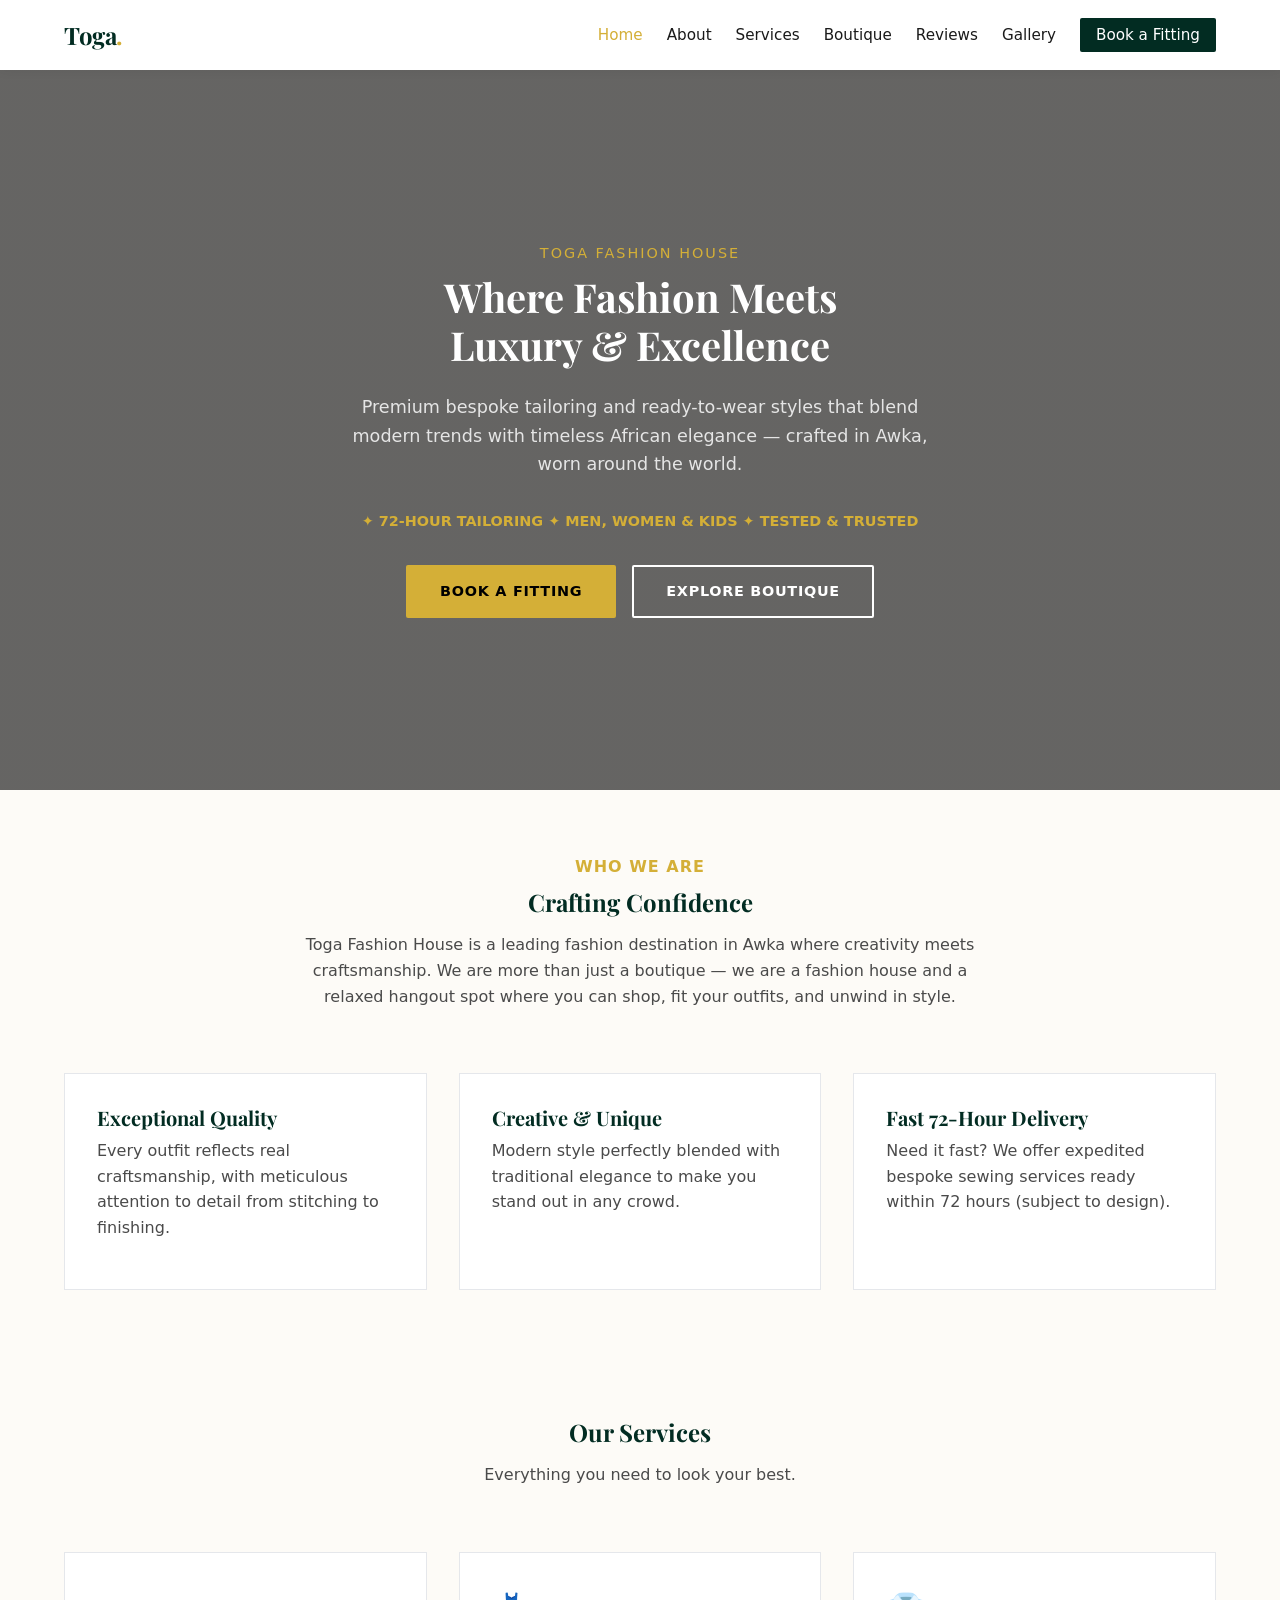
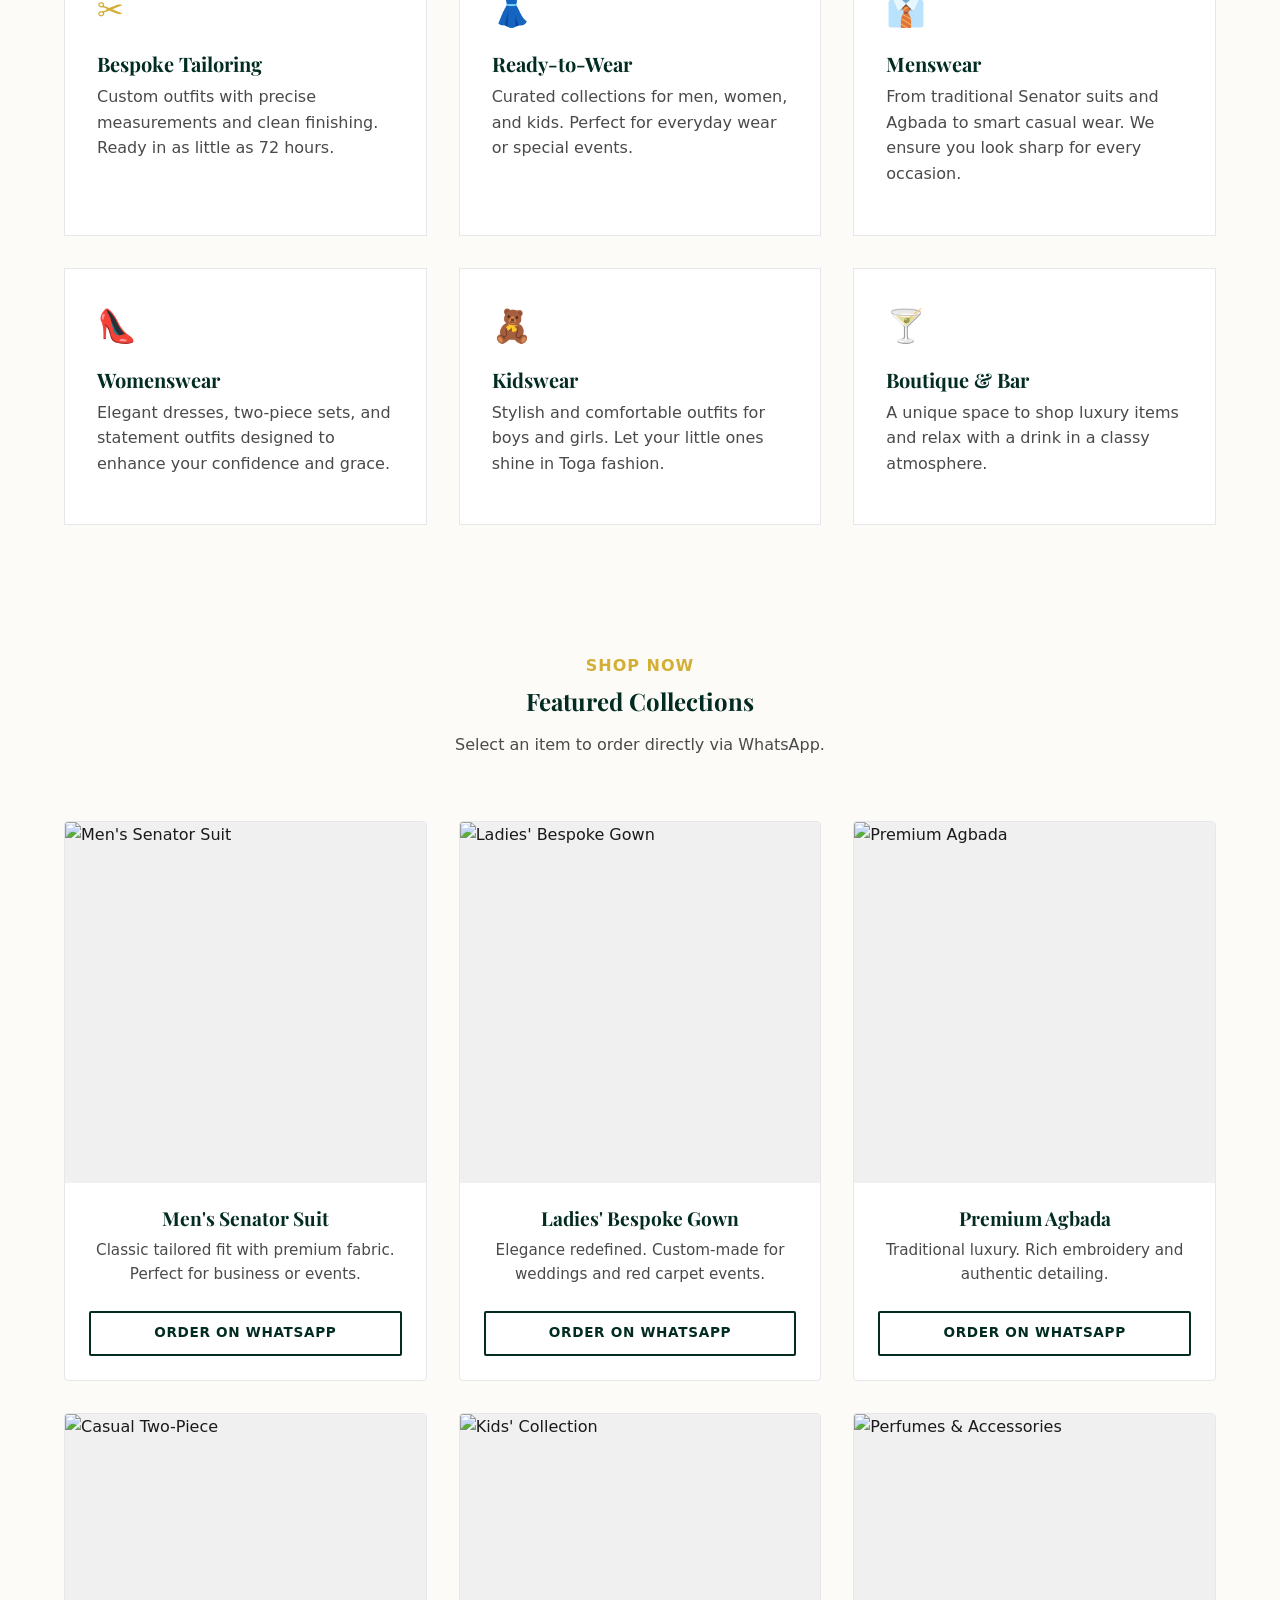
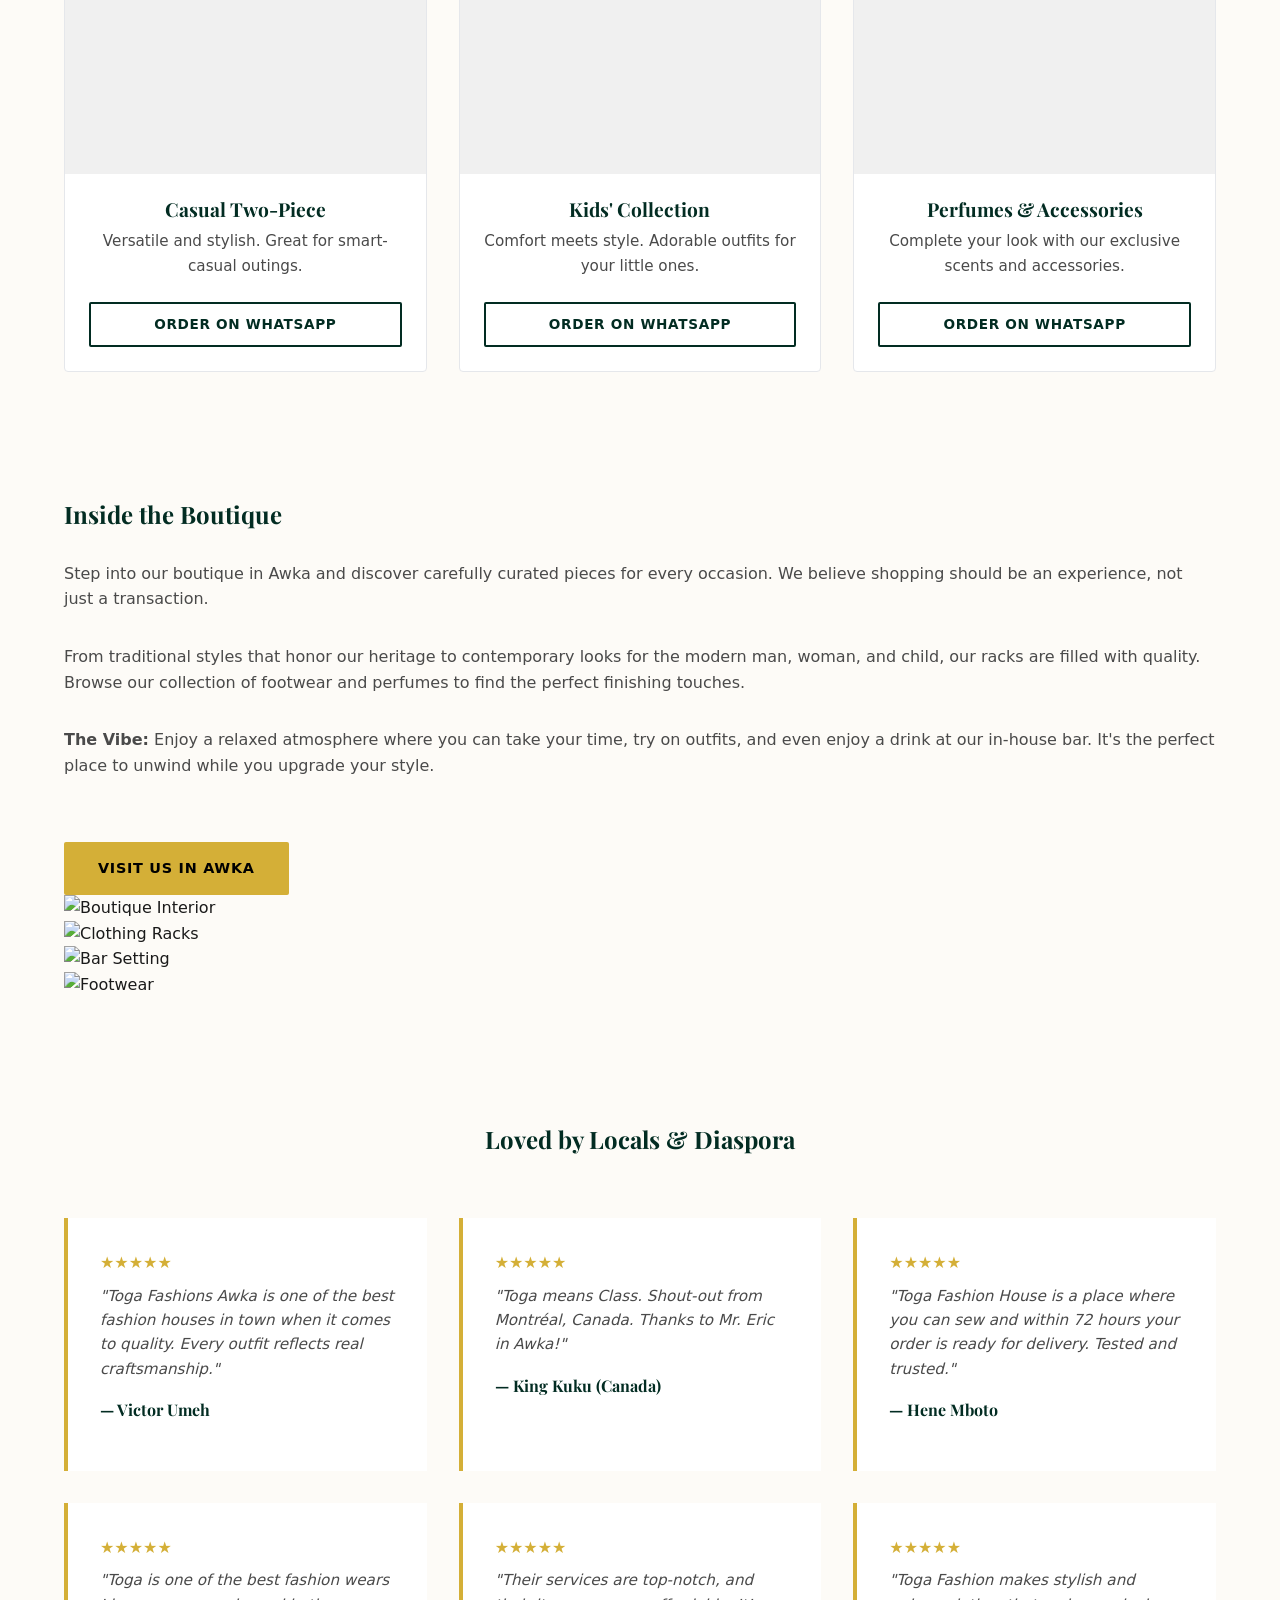
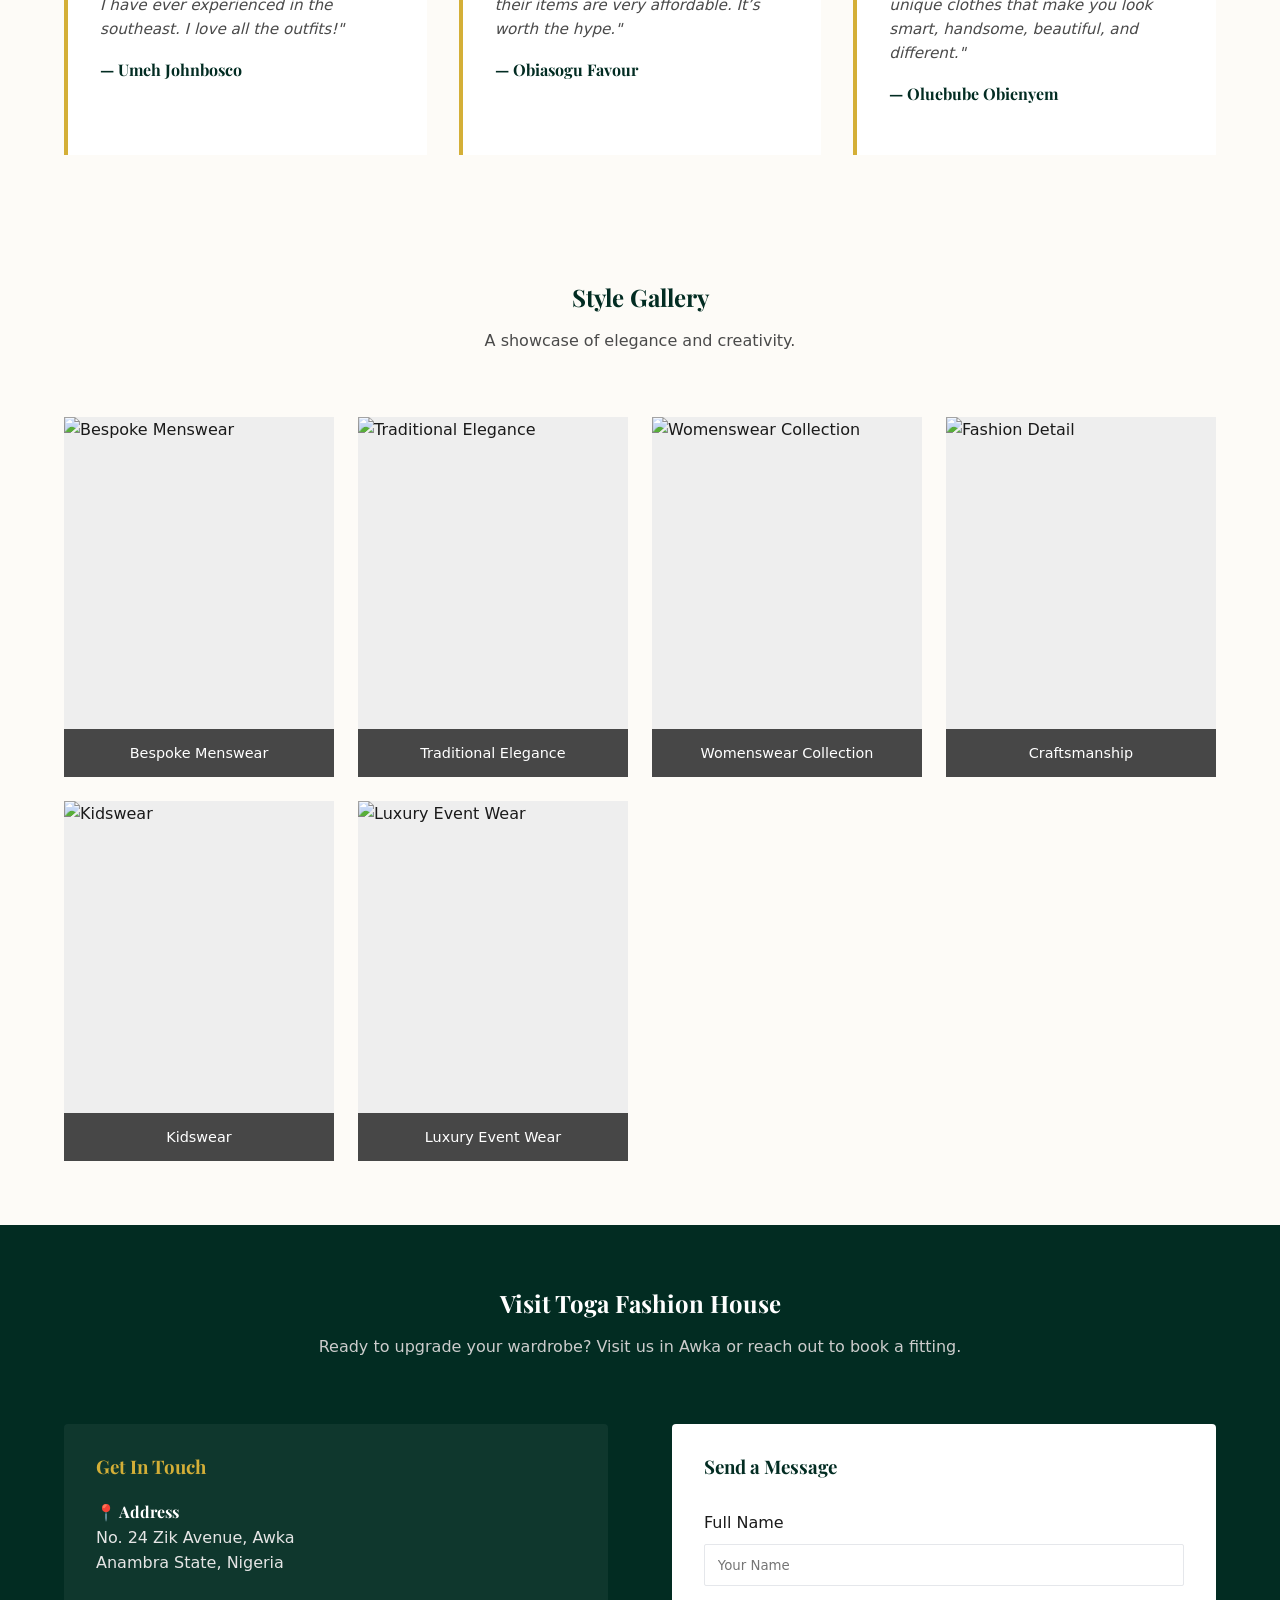
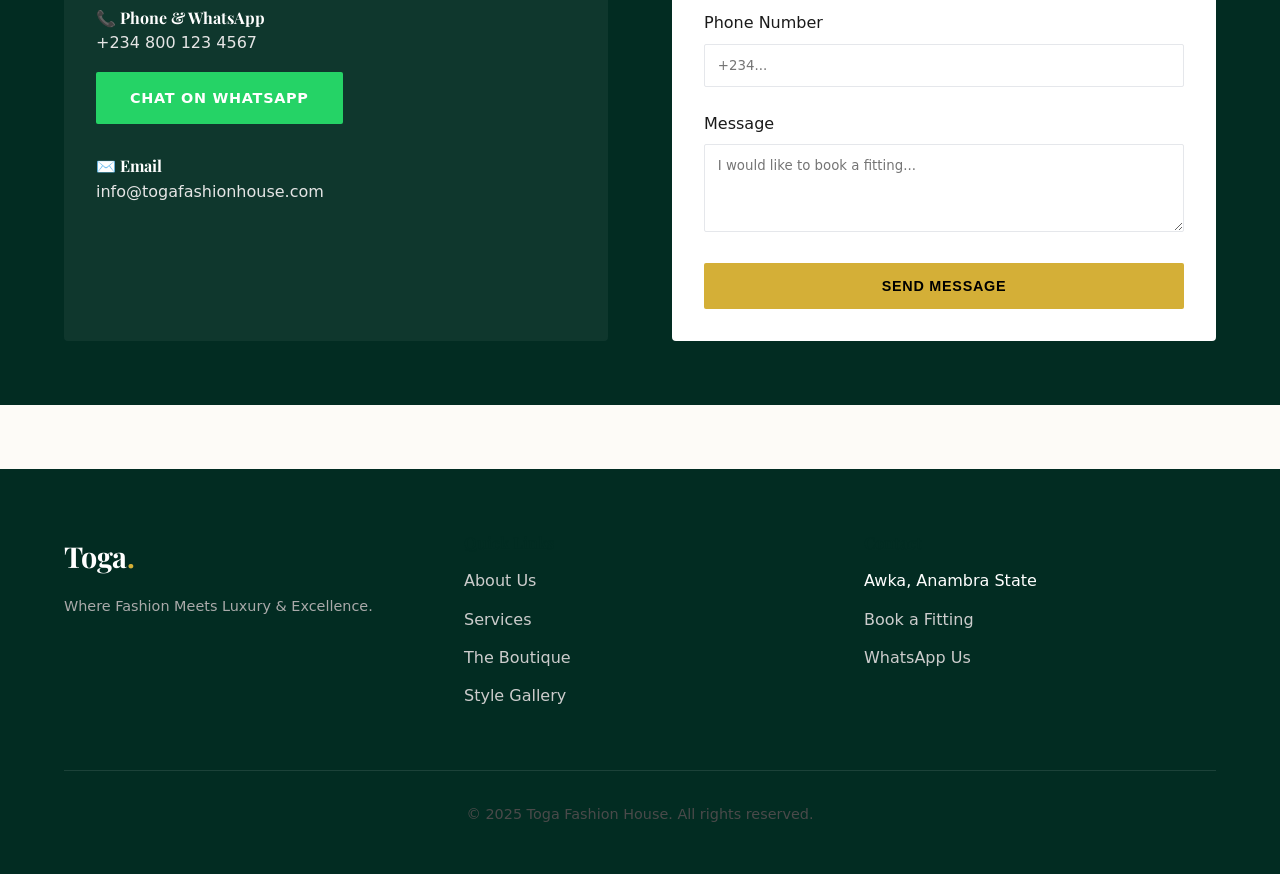
==== index.html @ b9118298 "index file created" ====
<!DOCTYPE html>
<html lang="en">
<head>
    <meta charset="UTF-8">
    <meta name="viewport" content="width=device-width, initial-scale=1.0">
    <title>Toga Fashion House | Luxury Fashion in Awka</title>
    <meta name="description" content="Toga Fashion House: Where fashion meets luxury. Bespoke tailoring, ready-to-wear boutique, and a stylish bar in Awka, Anambra State.">
    <!-- Google Fonts -->
    <link rel="preconnect" href="https://fonts.googleapis.com">
    <link rel="preconnect" href="https://fonts.gstatic.com" crossorigin>
    <link href="https://fonts.googleapis.com/css2?family=Playfair+Display:wght@400;700&family=Poppins:wght@300;400;500;600&display=swap" rel="stylesheet">
    <!-- Custom Styles -->
    <link rel="stylesheet" href="styles.css">
</head>
<body>

    <!-- Header -->
    <header>
        <div class="nav-container">
            <a href="#home" class="logo">Toga<span>.</span></a>
            
            <!-- Mobile Toggle (Checkbox Hack) -->
            <input type="checkbox" id="nav-toggle">
            <label for="nav-toggle" class="nav-toggle-label">
                &#9776; <!-- Hamburger Icon -->
            </label>

            <nav>
                <ul>
                    <li><a href="#home" class="active">Home</a></li>
                    <li><a href="#about">About</a></li>
                    <li><a href="#services">Services</a></li>
                    <li><a href="#boutique">Boutique</a></li>
                    <li><a href="#reviews">Reviews</a></li>
                    <li><a href="#gallery">Gallery</a></li>
                    <li><a href="#contact" class="btn-nav">Book a Fitting</a></li>
                </ul>
            </nav>
        </div>
    </header>

    <!-- Hero Section -->
    <section id="home" class="hero">
        <div class="container">
            <p style="margin-bottom: 0.5rem; text-transform: uppercase; letter-spacing: 2px; font-size: 0.9rem; color: #d4af37;">Toga Fashion House</p>
            <h1>Where Fashion Meets <br> Luxury & Excellence</h1>
            <p>Premium bespoke tailoring and ready-to-wear styles that blend modern trends with timeless African elegance — crafted in Awka, worn around the world.</p>
            
            <div class="hero-highlights">
                <span>✦ 72-Hour Tailoring</span>
                <span>✦ Men, Women & Kids</span>
                <span>✦ Tested & Trusted</span>
            </div>

            <div class="btn-group">
                <a href="#contact" class="btn btn-primary">Book a Fitting</a>
                <a href="#boutique" class="btn btn-secondary">Explore Boutique</a>
            </div>
        </div>
    </section>

    <!-- About Section -->
    <section id="about" class="section about-preview">
        <div class="container">
            <div class="text-center mb-4">
                <span style="color: var(--color-accent); font-weight: 600; text-transform: uppercase; letter-spacing: 1px;">Who We Are</span>
                <h2 style="margin-top: 0.5rem;">Crafting Confidence</h2>
                <p style="max-width: 700px; margin: 0 auto;">
                    Toga Fashion House is a leading fashion destination in Awka where creativity meets craftsmanship. We are more than just a boutique — we are a fashion house and a relaxed hangout spot where you can shop, fit your outfits, and unwind in style.
                </p>
            </div>

            <!-- Why Choose Us Grid -->
             <div class="grid grid-3">
                <div class="card">
                    <h3>Exceptional Quality</h3>
                    <p>Every outfit reflects real craftsmanship, with meticulous attention to detail from stitching to finishing.</p>
                </div>
                <div class="card">
                    <h3>Creative & Unique</h3>
                    <p>Modern style perfectly blended with traditional elegance to make you stand out in any crowd.</p>
                </div>
                <div class="card">
                    <h3>Fast 72-Hour Delivery</h3>
                    <p>Need it fast? We offer expedited bespoke sewing services ready within 72 hours (subject to design).</p>
                </div>
            </div>
        </div>
    </section>

    <!-- Services Section -->
    <section id="services" class="section" style="background-color: var(--color-light);">
        <div class="container">
            <div class="text-center mb-4">
                <h2>Our Services</h2>
                <p>Everything you need to look your best.</p>
            </div>
            
            <div class="grid grid-3">
                <div class="card">
                    <span class="icon-placeholder">✂️</span>
                    <h3>Bespoke Tailoring</h3>
                    <p>Custom outfits with precise measurements and clean finishing. Ready in as little as 72 hours.</p>
                </div>
                <div class="card">
                    <span class="icon-placeholder">👗</span>
                    <h3>Ready-to-Wear</h3>
                    <p>Curated collections for men, women, and kids. Perfect for everyday wear or special events.</p>
                </div>
                <div class="card">
                    <span class="icon-placeholder">👔</span>
                    <h3>Menswear</h3>
                    <p>From traditional Senator suits and Agbada to smart casual wear. We ensure you look sharp for every occasion.</p>
                </div>
                <div class="card">
                    <span class="icon-placeholder">👠</span>
                    <h3>Womenswear</h3>
                    <p>Elegant dresses, two-piece sets, and statement outfits designed to enhance your confidence and grace.</p>
                </div>
                <div class="card">
                    <span class="icon-placeholder">🧸</span>
                    <h3>Kidswear</h3>
                    <p>Stylish and comfortable outfits for boys and girls. Let your little ones shine in Toga fashion.</p>
                </div>
                <div class="card">
                    <span class="icon-placeholder">🍸</span>
                    <h3>Boutique & Bar</h3>
                    <p>A unique space to shop luxury items and relax with a drink in a classy atmosphere.</p>
                </div>
            </div>
        </div>
    </section>

    <!-- Products Section -->
    <section id="products" class="section">
        <div class="container">
            <div class="text-center mb-4">
                <span style="color: var(--color-accent); font-weight: 600; text-transform: uppercase; letter-spacing: 1px;">Shop Now</span>
                <h2 style="margin-top: 0.5rem;">Featured Collections</h2>
                <p>Select an item to order directly via WhatsApp.</p>
            </div>
            
            <div class="grid grid-3">
                <!-- Product 1 -->
                <div class="product-card">
                    <div class="product-image">
                        <img src="https://images.unsplash.com/photo-1593032465175-d81f0f9888e9?ixlib=rb-1.2.1&auto=format&fit=crop&w=600&q=80" alt="Men's Senator Suit" loading="lazy">
                    </div>
                    <div class="product-info">
                        <h3>Men's Senator Suit</h3>
                        <p>Classic tailored fit with premium fabric. Perfect for business or events.</p>
                        <a href="https://wa.me/2348001234567?text=Hello, I am interested in the Men's Senator Suit." target="_blank" rel="noopener" class="btn btn-outline">Order on WhatsApp</a>
                    </div>
                </div>

                <!-- Product 2 -->
                <div class="product-card">
                    <div class="product-image">
                        <img src="https://images.unsplash.com/photo-1566174053879-31528523f8ae?ixlib=rb-1.2.1&auto=format&fit=crop&w=600&q=80" alt="Ladies' Bespoke Gown" loading="lazy">
                    </div>
                    <div class="product-info">
                        <h3>Ladies' Bespoke Gown</h3>
                        <p>Elegance redefined. Custom-made for weddings and red carpet events.</p>
                        <a href="https://wa.me/2348001234567?text=Hello, I am interested in the Ladies' Bespoke Gown." target="_blank" rel="noopener" class="btn btn-outline">Order on WhatsApp</a>
                    </div>
                </div>

                <!-- Product 3 -->
                <div class="product-card">
                    <div class="product-image">
                        <img src="https://images.unsplash.com/photo-1548883354-94bcfe321cbb?ixlib=rb-1.2.1&auto=format&fit=crop&w=600&q=80" alt="Premium Agbada" loading="lazy">
                    </div>
                    <div class="product-info">
                        <h3>Premium Agbada</h3>
                        <p>Traditional luxury. Rich embroidery and authentic detailing.</p>
                        <a href="https://wa.me/2348001234567?text=Hello, I am interested in the Premium Agbada." target="_blank" rel="noopener" class="btn btn-outline">Order on WhatsApp</a>
                    </div>
                </div>

                <!-- Product 4 -->
                <div class="product-card">
                    <div class="product-image">
                        <img src="https://images.unsplash.com/photo-1518831959646-742c3a14ebf7?ixlib=rb-1.2.1&auto=format&fit=crop&w=600&q=80" alt="Casual Two-Piece" loading="lazy">
                    </div>
                    <div class="product-info">
                        <h3>Casual Two-Piece</h3>
                        <p>Versatile and stylish. Great for smart-casual outings.</p>
                        <a href="https://wa.me/2348001234567?text=Hello, I am interested in the Casual Two-Piece." target="_blank" rel="noopener" class="btn btn-outline">Order on WhatsApp</a>
                    </div>
                </div>

                <!-- Product 5 -->
                <div class="product-card">
                    <div class="product-image">
                        <img src="https://images.unsplash.com/photo-1621452773781-0f992ed03591?ixlib=rb-1.2.1&auto=format&fit=crop&w=600&q=80" alt="Kids' Collection" loading="lazy">
                    </div>
                    <div class="product-info">
                        <h3>Kids' Collection</h3>
                        <p>Comfort meets style. Adorable outfits for your little ones.</p>
                        <a href="https://wa.me/2348001234567?text=Hello, I am interested in the Kids' Collection." target="_blank" rel="noopener" class="btn btn-outline">Order on WhatsApp</a>
                    </div>
                </div>

                <!-- Product 6 -->
                <div class="product-card">
                    <div class="product-image">
                        <img src="https://images.unsplash.com/photo-1523293182086-7651a899d60f?ixlib=rb-1.2.1&auto=format&fit=crop&w=600&q=80" alt="Perfumes & Accessories" loading="lazy">
                    </div>
                    <div class="product-info">
                        <h3>Perfumes & Accessories</h3>
                        <p>Complete your look with our exclusive scents and accessories.</p>
                        <a href="https://wa.me/2348001234567?text=Hello, I am interested in Perfumes & Accessories." target="_blank" rel="noopener" class="btn btn-outline">Order on WhatsApp</a>
                    </div>
                </div>

            </div>
        </div>
    </section>

    <!-- Boutique Section -->
    <section id="boutique" class="section boutique-highlight">
        <div class="container">
            <div class="boutique-grid">
                
                <!-- Text Content -->
                <div>
                    <h2 class="mb-2">Inside the Boutique</h2>
                    <p class="mb-2">
                        Step into our boutique in Awka and discover carefully curated pieces for every occasion. We believe shopping should be an experience, not just a transaction.
                    </p>
                    <p class="mb-2">
                        From traditional styles that honor our heritage to contemporary looks for the modern man, woman, and child, our racks are filled with quality. Browse our collection of footwear and perfumes to find the perfect finishing touches.
                    </p>
                    <p class="mb-4">
                        <strong>The Vibe:</strong> Enjoy a relaxed atmosphere where you can take your time, try on outfits, and even enjoy a drink at our in-house bar. It's the perfect place to unwind while you upgrade your style.
                    </p>
                    <a href="#contact" class="btn btn-primary">Visit Us in Awka</a>
                </div>

                <!-- Image Grid -->
                <div class="boutique-images">
                    <img src="https://images.unsplash.com/photo-1441986300917-64674bd600d8?ixlib=rb-1.2.1&auto=format&fit=crop&w=800&q=80" alt="Boutique Interior" loading="lazy">
                    <img src="https://images.unsplash.com/photo-1556906781-9a412961d28c?ixlib=rb-1.2.1&auto=format&fit=crop&w=800&q=80" alt="Clothing Racks" loading="lazy">
                    <img src="https://images.unsplash.com/photo-1595231776515-ddffb1f4eb73?ixlib=rb-1.2.1&auto=format&fit=crop&w=800&q=80" alt="Bar Setting" loading="lazy">
                    <img src="https://images.unsplash.com/photo-1543163521-1bf539c55dd2?ixlib=rb-1.2.1&auto=format&fit=crop&w=800&q=80" alt="Footwear" loading="lazy">
                </div>

            </div>
        </div>
    </section>

    <!-- Reviews Section -->
    <section id="reviews" class="section">
        <div class="container">
            <div class="text-center mb-4">
                <h2>Loved by Locals & Diaspora</h2>
            </div>
            <div class="grid grid-3">
                <div class="testimonial-card">
                    <div class="stars">★★★★★</div>
                    <p class="quote">"Toga Fashions Awka is one of the best fashion houses in town when it comes to quality. Every outfit reflects real craftsmanship."</p>
                    <p class="author">— Victor Umeh</p>
                </div>
                <div class="testimonial-card">
                    <div class="stars">★★★★★</div>
                    <p class="quote">"Toga means Class. Shout-out from Montréal, Canada. Thanks to Mr. Eric in Awka!"</p>
                    <p class="author">— King Kuku (Canada)</p>
                </div>
                <div class="testimonial-card">
                    <div class="stars">★★★★★</div>
                    <p class="quote">"Toga Fashion House is a place where you can sew and within 72 hours your order is ready for delivery. Tested and trusted."</p>
                    <p class="author">— Hene Mboto</p>
                </div>
                <div class="testimonial-card">
                    <div class="stars">★★★★★</div>
                    <p class="quote">"Toga is one of the best fashion wears I have ever experienced in the southeast. I love all the outfits!"</p>
                    <p class="author">— Umeh Johnbosco</p>
                </div>
                <div class="testimonial-card">
                    <div class="stars">★★★★★</div>
                    <p class="quote">"Their services are top-notch, and their items are very affordable. It’s worth the hype."</p>
                    <p class="author">— Obiasogu Favour</p>
                </div>
                <div class="testimonial-card">
                    <div class="stars">★★★★★</div>
                    <p class="quote">"Toga Fashion makes stylish and unique clothes that make you look smart, handsome, beautiful, and different."</p>
                    <p class="author">— Oluebube Obienyem</p>
                </div>
            </div>
        </div>
    </section>

    <!-- Gallery Section -->
    <section id="gallery" class="section" style="background-color: var(--color-light);">
        <div class="container">
            <div class="text-center mb-4">
                <h2>Style Gallery</h2>
                <p>A showcase of elegance and creativity.</p>
            </div>
            <div class="gallery-grid">
                <div class="gallery-item">
                    <img src="https://images.unsplash.com/photo-1507120878965-54b2d3939100?ixlib=rb-1.2.1&auto=format&fit=crop&w=600&q=80" alt="Bespoke Menswear" loading="lazy">
                    <div class="gallery-caption">Bespoke Menswear</div>
                </div>
                <div class="gallery-item">
                    <img src="https://images.unsplash.com/photo-1566206091558-7f218a087a31?ixlib=rb-1.2.1&auto=format&fit=crop&w=600&q=80" alt="Traditional Elegance" loading="lazy">
                    <div class="gallery-caption">Traditional Elegance</div>
                </div>
                <div class="gallery-item">
                    <img src="https://images.unsplash.com/photo-1572804013427-4d7ca7268217?ixlib=rb-1.2.1&auto=format&fit=crop&w=600&q=80" alt="Womenswear Collection" loading="lazy">
                    <div class="gallery-caption">Womenswear Collection</div>
                </div>
                <div class="gallery-item">
                    <img src="https://images.unsplash.com/photo-1487222477894-8943e31ef7b2?ixlib=rb-1.2.1&auto=format&fit=crop&w=600&q=80" alt="Fashion Detail" loading="lazy">
                    <div class="gallery-caption">Craftsmanship</div>
                </div>
                <div class="gallery-item">
                    <img src="https://images.unsplash.com/photo-1623940801328-9c3db6f35b3e?ixlib=rb-1.2.1&auto=format&fit=crop&w=600&q=80" alt="Kidswear" loading="lazy">
                    <div class="gallery-caption">Kidswear</div>
                </div>
                <div class="gallery-item">
                    <img src="https://images.unsplash.com/photo-1594938298603-c8148c4dae35?ixlib=rb-1.2.1&auto=format&fit=crop&w=600&q=80" alt="Luxury Event Wear" loading="lazy">
                    <div class="gallery-caption">Luxury Event Wear</div>
                </div>
            </div>
        </div>
    </section>

    <!-- Contact Section -->
    <section id="contact" class="section" style="background-color: var(--color-primary); color: white;">
        <div class="container">
            <div class="text-center mb-4">
                <h2 style="color: white;">Visit Toga Fashion House</h2>
                <p style="color: #ccc;">Ready to upgrade your wardrobe? Visit us in Awka or reach out to book a fitting.</p>
            </div>

            <div class="contact-wrapper">
                
                <!-- Contact Information -->
                <div class="contact-info" style="background: rgba(255,255,255,0.05); padding: 2rem; border-radius: 4px;">
                    <h3 style="color: var(--color-accent); margin-bottom: 1.5rem;">Get In Touch</h3>
                    
                    <div class="info-item mb-2">
                        <h4 style="color: white; margin-bottom: 0.2rem; font-size: 1rem;">📍 Address</h4>
                        <p style="color: #e5e5e5; margin-bottom: 1rem;">No. 24 Zik Avenue, Awka<br>Anambra State, Nigeria</p>
                    </div>

                    <div class="info-item mb-2">
                        <h4 style="color: white; margin-bottom: 0.2rem; font-size: 1rem;">📞 Phone & WhatsApp</h4>
                        <p style="color: #e5e5e5;">+234 800 123 4567</p>
                        <div style="margin-top: 1rem;">
                            <!-- WHATSAPP BUTTON -->
                            <a href="https://wa.me/2348001234567" target="_blank" rel="noopener" class="btn btn-whatsapp">
                                Chat on WhatsApp
                            </a>
                        </div>
                    </div>

                    <div class="info-item">
                        <h4 style="color: white; margin-bottom: 0.2rem; font-size: 1rem;">✉️ Email</h4>
                        <p style="color: #e5e5e5;">info@togafashionhouse.com</p>
                    </div>
                </div>

                <!-- Contact Form -->
                <div class="contact-form" style="background: white; padding: 2rem; border-radius: 4px; color: var(--color-dark);">
                    <h3 class="mb-2">Send a Message</h3>
                    <form action="#" method="post">
                        <div class="form-group">
                            <label for="name">Full Name</label>
                            <input type="text" id="name" name="name" class="form-control" placeholder="Your Name" required>
                        </div>
                        <div class="form-group">
                            <label for="phone">Phone Number</label>
                            <input type="tel" id="phone" name="phone" class="form-control" placeholder="+234..." required>
                        </div>
                        <div class="form-group">
                            <label for="message">Message</label>
                            <textarea id="message" name="message" rows="4" class="form-control" placeholder="I would like to book a fitting..." required></textarea>
                        </div>
                        <button type="submit" class="btn btn-primary" style="width: 100%;">Send Message</button>
                    </form>
                </div>
            </div>
        </div>
    </section>

    <!-- Footer -->
    <footer>
        <div class="container">
            <div class="footer-grid">
                <div class="footer-col">
                    <a href="#home" class="logo" style="color: white; font-size: 1.8rem; margin-bottom: 1rem; display: block;">Toga<span>.</span></a>
                    <p style="color: #aaa; font-size: 0.9rem;">Where Fashion Meets Luxury & Excellence.</p>
                </div>
                <div class="footer-col">
                    <h4>Quick Links</h4>
                    <ul class="footer-links">
                        <li><a href="#about">About Us</a></li>
                        <li><a href="#services">Services</a></li>
                        <li><a href="#boutique">The Boutique</a></li>
                        <li><a href="#gallery">Style Gallery</a></li>
                    </ul>
                </div>
                <div class="footer-col">
                    <h4>Contact</h4>
                    <ul class="footer-links">
                        <li>Awka, Anambra State</li>
                        <li><a href="#contact">Book a Fitting</a></li>
                        <li><a href="https://wa.me/2348001234567" target="_blank" rel="noopener">WhatsApp Us</a></li>
                    </ul>
                </div>
            </div>
            <div class="copyright">
                <p>&copy; 2025 Toga Fashion House. All rights reserved.</p>
            </div>
        </div>
    </footer>

<script>
    // Mobile Menu Auto-Close Logic
    const navLinks = document.querySelectorAll('nav a');
    const navCheckbox = document.getElementById('nav-toggle');

    navLinks.forEach(link => {
        link.addEventListener('click', () => {
            // Uncheck the checkbox to slide the menu up
            navCheckbox.checked = false;
        });
    });
</script>
</body>
</html>
---- styles.css ----
/* Toga Fashion House - Main Stylesheet */

/* --- Variables --- */
:root {
  /* Brand Colors */
  --color-primary: #022c22; /* Deep Emerald/Dark Green */
  --color-secondary: #064e3b; /* Slightly lighter green */
  --color-accent: #d4af37; /* Gold */
  --color-accent-light: #eecf6d;
  --color-light: #fdfbf7; /* Off-white/Cream */
  --color-dark: #1a1a1a;
  --color-gray: #4a4a4a;
  --color-border: #e5e7eb;

  /* Fonts (System fonts stack for speed) */
  --font-serif: 'Playfair Display', Georgia, 'Times New Roman', serif;
  --font-sans: system-ui, -apple-system, BlinkMacSystemFont, 'Segoe UI', Roboto, Helvetica, Arial, sans-serif;

  /* Layout */
  --max-width: 1200px;
  --container-padding: 1.5rem;
  --header-height: 70px;
}

/* --- Reset & Base --- */
* {
  box-sizing: border-box;
  margin: 0;
  padding: 0;
}

html {
  scroll-behavior: smooth;
}

body {
  font-family: var(--font-sans);
  background-color: var(--color-light);
  color: var(--color-dark);
  line-height: 1.6;
}

h1, h2, h3, h4, h5, h6 {
  font-family: var(--font-serif);
  color: var(--color-primary);
  margin-bottom: 1rem;
  line-height: 1.2;
}

p {
  margin-bottom: 1rem;
  color: var(--color-gray);
}

a {
  text-decoration: none;
  color: inherit;
  transition: color 0.2s ease;
}

img {
  max-width: 100%;
  height: auto;
  display: block;
}

ul {
  list-style: none;
}

/* --- Utilities --- */
.container {
  width: 100%;
  max-width: var(--max-width);
  margin: 0 auto;
  padding: 0 var(--container-padding);
}

.section {
  padding: 4rem 0;
}

.text-center { text-align: center; }
.mb-2 { margin-bottom: 2rem; }
.mb-4 { margin-bottom: 4rem; }

/* Grid System */
.grid {
  display: grid;
  gap: 2rem;
}

.grid-2 { grid-template-columns: repeat(auto-fit, minmax(300px, 1fr)); }
.grid-3 { grid-template-columns: repeat(auto-fit, minmax(280px, 1fr)); }
.grid-gallery { grid-template-columns: repeat(auto-fill, minmax(250px, 1fr)); }

/* Explicit Gallery Grid Layout */
.gallery-grid {
  display: grid;
  grid-template-columns: repeat(2, 1fr); /* 2 columns by default (mobile) */
  gap: 1rem;
}

@media (min-width: 768px) {
  .gallery-grid {
    grid-template-columns: repeat(3, 1fr); /* 3 columns on tablet */
    gap: 1.5rem;
  }
}

@media (min-width: 1024px) {
  .gallery-grid {
    grid-template-columns: repeat(4, 1fr); /* 4 columns on desktop */
  }
}

/* --- Buttons --- */
.btn {
  display: inline-block;
  padding: 0.8rem 2rem;
  font-weight: 600;
  text-transform: uppercase;
  letter-spacing: 0.05em;
  font-size: 0.9rem;
  cursor: pointer;
  border: 2px solid transparent;
  border-radius: 2px;
  text-align: center;
}

.btn-primary {
  background-color: var(--color-accent);
  color: #000;
}
.btn-primary:hover {
  background-color: var(--color-accent-light);
}

.btn-secondary {
  border-color: #fff;
  color: #fff;
  background: transparent;
}
.btn-secondary:hover {
  background-color: #fff;
  color: var(--color-dark);
}

.btn-outline {
  border-color: var(--color-primary);
  color: var(--color-primary);
}
.btn-outline:hover {
  background-color: var(--color-primary);
  color: #fff;
}

.btn-whatsapp {
  background-color: #25D366;
  color: white;
}
.btn-whatsapp:hover {
  background-color: #128C7E;
}

/* --- Header & Navigation (Updated for Mobile Toggle) --- */
header {
  background-color: #fff;
  box-shadow: 0 2px 10px rgba(0,0,0,0.05);
  position: sticky;
  top: 0;
  z-index: 1000;
  height: var(--header-height);
}

.nav-container {
  display: flex;
  justify-content: space-between;
  align-items: center;
  height: 100%;
  padding: 0 var(--container-padding);
  max-width: var(--max-width);
  margin: 0 auto;
  position: relative;
}

.logo {
  font-family: var(--font-serif);
  font-size: 1.5rem;
  font-weight: 700;
  color: var(--color-primary);
  letter-spacing: -0.02em;
  z-index: 1001; /* Ensure logo stays above menu */
}
.logo span { color: var(--color-accent); }

/* Toggle Checkbox (Hidden) */
#nav-toggle {
  display: none;
}

/* Toggle Label (Hamburger Icon) */
.nav-toggle-label {
  display: none; /* Hidden on desktop */
  cursor: pointer;
  font-size: 1.8rem;
  color: var(--color-primary);
  z-index: 1001;
}

/* Desktop Nav */
nav ul {
  display: flex;
  gap: 1.5rem;
  align-items: center;
}

nav a {
  font-weight: 500;
  font-size: 0.95rem;
  color: var(--color-dark);
}

nav a:hover, nav a.active {
  color: var(--color-accent);
}

nav .btn-nav {
  padding: 0.5rem 1rem;
  background-color: var(--color-primary);
  color: white;
  border-radius: 2px;
}
nav .btn-nav:hover {
  background-color: var(--color-secondary);
}

/* --- Mobile Navigation (The Toggle Logic) --- */
@media (max-width: 768px) {
  /* Show the hamburger icon */
  .nav-toggle-label {
    display: block;
  }

  /* Style the menu as a dropdown/overlay */
  nav {
    position: absolute;
    top: 100%; /* Push below header */
    left: 0;
    width: 100%;
    background-color: #fff;
    transform: scaleY(0); /* Hidden by default */
    transform-origin: top;
    transition: transform 0.3s ease-in-out;
    box-shadow: 0 10px 15px rgba(0,0,0,0.1);
    border-top: 1px solid var(--color-border);
  }

  nav ul {
    flex-direction: column;
    padding: 1.5rem;
    gap: 1.5rem;
    align-items: stretch; /* Full width links */
  }

  nav a {
    display: block;
    font-size: 1.1rem;
    padding: 0.5rem 0;
    border-bottom: 1px solid #f0f0f0;
  }

  nav .btn-nav {
    text-align: center;
    margin-top: 0.5rem;
  }

  /* The Logic: When checkbox is checked, show nav */
  #nav-toggle:checked ~ nav {
    transform: scaleY(1);
  }
}

/* --- Hero Section --- */
.hero {
  /* Fallback color */
  background-color: var(--color-primary);
  /* Gradient overlay + Image placeholder */
  background: linear-gradient(rgba(0,0,0,0.6), rgba(0,0,0,0.6)), url('https://images.unsplash.com/photo-1531384441138-2736e62e0919?auto=format&fit=crop&w=1200&q=80');
  background-size: cover;
  background-position: center;
  color: white;
  padding: 6rem 0;
  text-align: center;
  min-height: 80vh;
  display: flex;
  align-items: center;
}
.hero h1 { color: white; font-size: 2.5rem; margin-bottom: 1.5rem; }
.hero p { color: #e5e5e5; font-size: 1.1rem; max-width: 600px; margin: 0 auto 2rem; }
.hero-highlights { color: var(--color-accent); font-weight: 600; font-size: 0.9rem; text-transform: uppercase; margin-bottom: 2rem; }
.btn-group { display: flex; justify-content: center; gap: 1rem; flex-wrap: wrap; }

/* --- Cards --- */
.card {
  background: #fff;
  padding: 2rem;
  border: 1px solid var(--color-border);
  transition: transform 0.2s; /* Subtle hover effect */
}
.card:hover { transform: translateY(-3px); border-color: var(--color-accent); }
.card h3 { font-size: 1.25rem; margin-bottom: 0.5rem; }
.icon-placeholder { font-size: 2rem; color: var(--color-accent); margin-bottom: 1rem; display: block; }

/* --- Testimonials --- */
.testimonial-card {
  background: #fff;
  padding: 2rem;
  border-left: 4px solid var(--color-accent);
}
.stars { color: var(--color-accent); margin-bottom: 0.5rem; }
.quote { font-style: italic; margin-bottom: 1rem; font-size: 0.95rem; }
.author { font-weight: 700; color: var(--color-primary); font-family: var(--font-serif); }

/* --- Gallery --- */
.gallery-item {
  position: relative;
  overflow: hidden;
  aspect-ratio: 3/4;
  background-color: #eee;
}
.gallery-item img {
  width: 100%;
  height: 100%;
  object-fit: cover;
  transition: transform 0.5s ease;
}
.gallery-item:hover img { transform: scale(1.05); }
.gallery-caption {
  position: absolute; bottom: 0; left: 0; right: 0;
  background: rgba(0,0,0,0.7); color: white;
  padding: 0.8rem; font-size: 0.9rem; text-align: center;
}

/* --- Product Cards --- */
.product-card {
  background: #fff;
  border: 1px solid var(--color-border);
  border-radius: 4px;
  overflow: hidden;
  transition: transform 0.3s ease, box-shadow 0.3s ease;
  display: flex;
  flex-direction: column;
}

.product-card:hover {
  transform: translateY(-5px);
  box-shadow: 0 10px 25px rgba(0,0,0,0.1);
  border-color: var(--color-accent);
}

.product-image {
  width: 100%;
  aspect-ratio: 1; /* Keeps images square */
  overflow: hidden;
  background-color: #f0f0f0;
}

.product-image img {
  width: 100%;
  height: 100%;
  object-fit: cover;
  transition: transform 0.5s ease;
}

.product-card:hover .product-image img {
  transform: scale(1.05);
}

.product-info {
  padding: 1.5rem;
  text-align: center;
  display: flex;
  flex-direction: column;
  flex-grow: 1;
}

.product-info h3 {
  font-size: 1.2rem;
  margin-bottom: 0.5rem;
  color: var(--color-primary);
}

.product-info p {
  font-size: 0.95rem;
  margin-bottom: 1.5rem;
  flex-grow: 1;
}

.product-info .btn {
  width: 100%;
  padding: 0.6rem;
  font-size: 0.85rem;
}

/* --- Contact Page --- */
.contact-wrapper {
  display: flex;
  flex-wrap: wrap;
  gap: 4rem;
}
.contact-info, .contact-form { flex: 1; min-width: 300px; }
.form-group { margin-bottom: 1.5rem; }
.form-group label { display: block; margin-bottom: 0.5rem; font-weight: 500; }
.form-control {
  width: 100%; padding: 0.8rem;
  border: 1px solid var(--color-border);
  border-radius: 2px;
  font-family: inherit;
}
.map-placeholder {
  background: #e5e7eb; height: 300px;
  display: flex; align-items: center; justify-content: center;
  color: var(--color-gray); margin-top: 2rem;
}

/* --- Footer --- */
footer {
  background-color: var(--color-primary);
  color: #fff;
  padding: 4rem 0 2rem;
  margin-top: 4rem;
}
.footer-grid {
  display: grid;
  grid-template-columns: repeat(auto-fit, minmax(200px, 1fr));
  gap: 3rem;
  margin-bottom: 3rem;
}
.footer-links li { margin-bottom: 0.8rem; }
.footer-links a { color: #ccc; }
.footer-links a:hover { color: var(--color-accent); }
.copyright {
  text-align: center;
  border-top: 1px solid rgba(255,255,255,0.1);
  padding-top: 2rem;
  font-size: 0.9rem;
  color: #aaa;
}

/* --- Responsive Text --- */
@media (max-width: 768px) {
  .hero h1 { font-size: 2rem; }
  .section { padding: 3rem 0; }
}
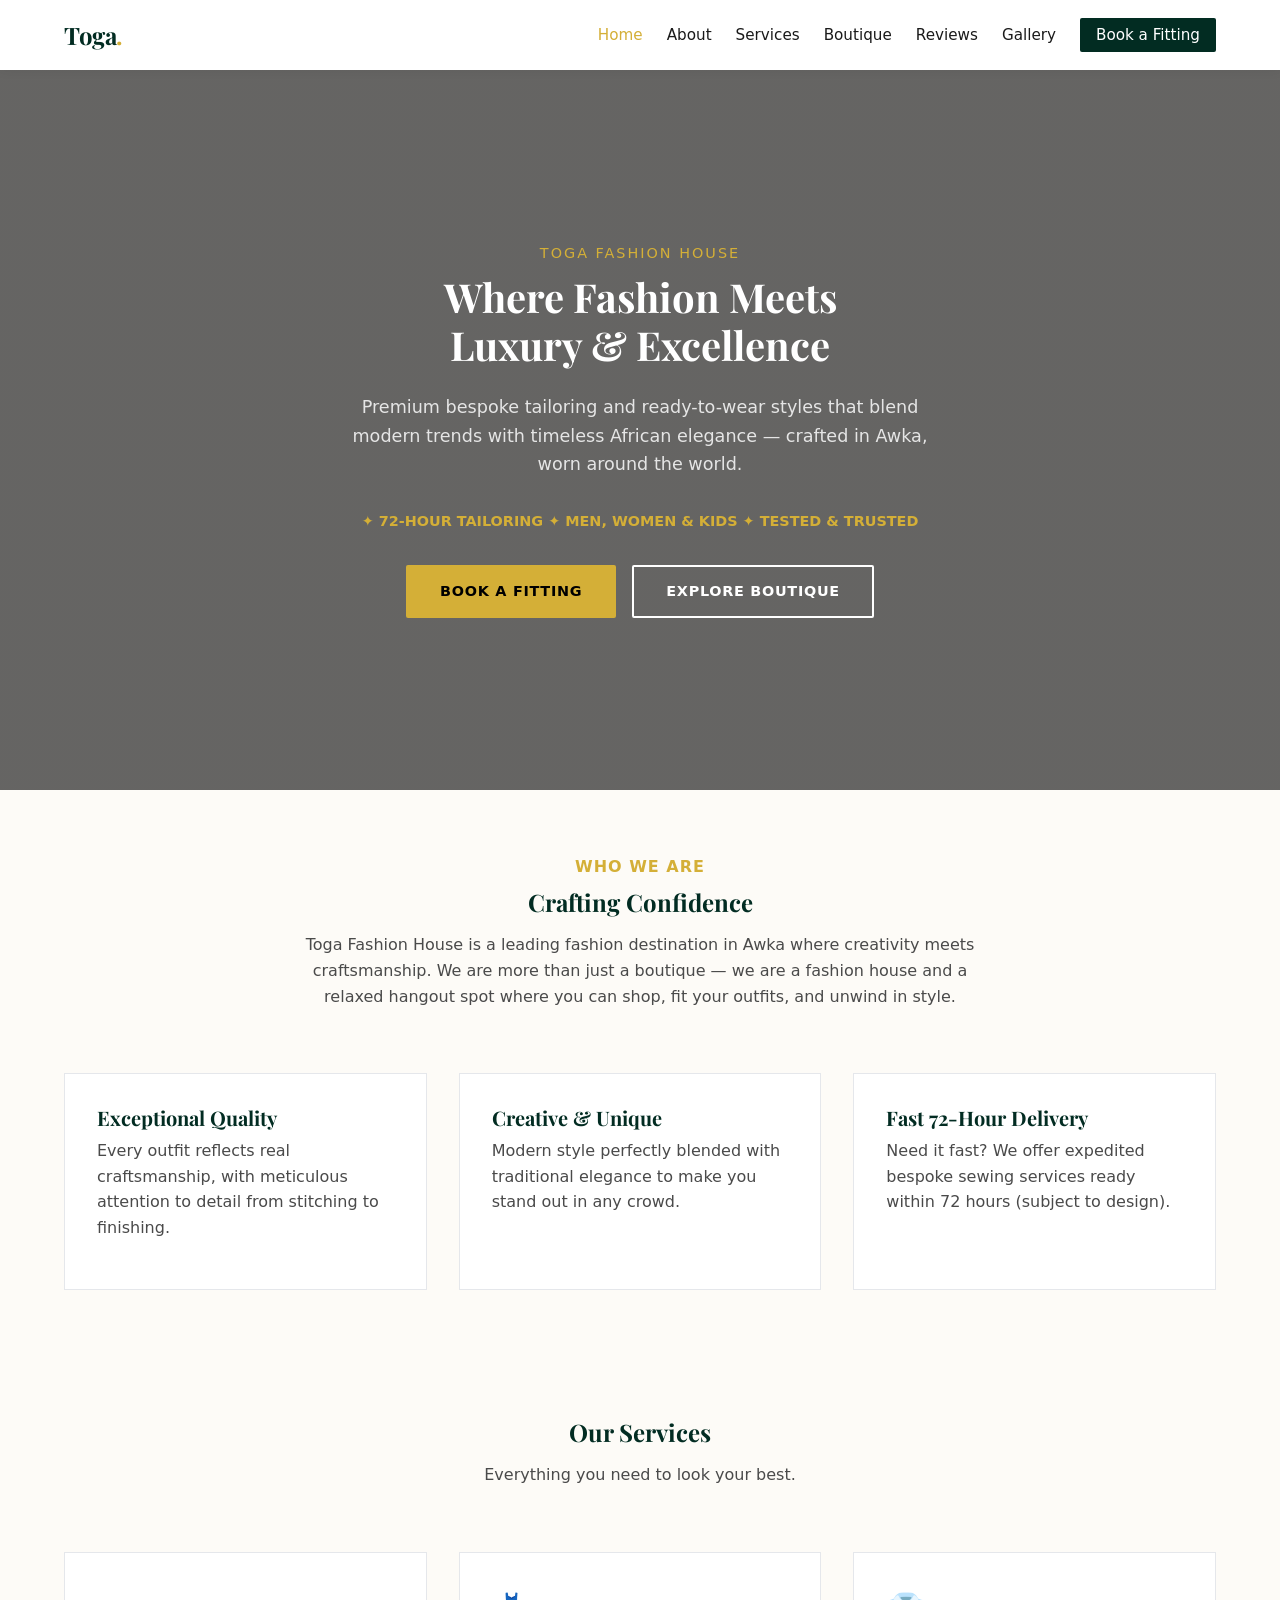
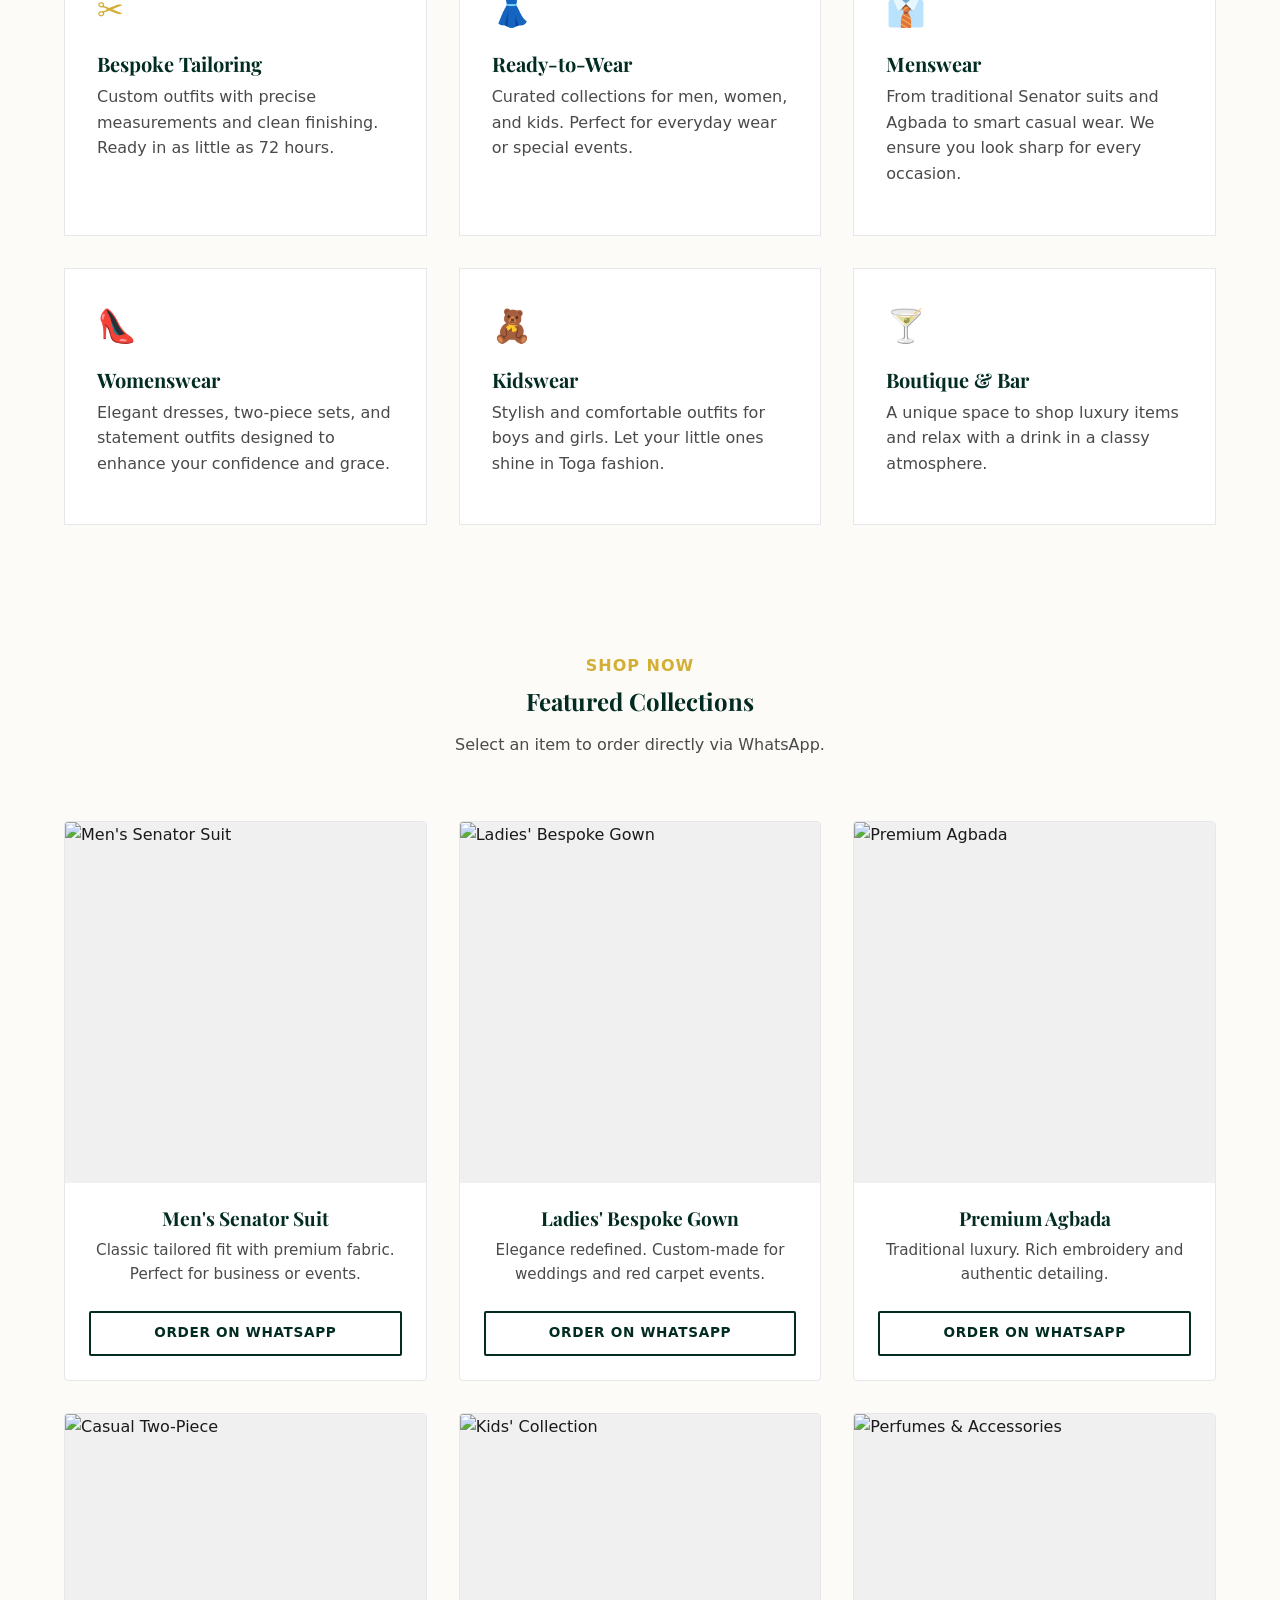
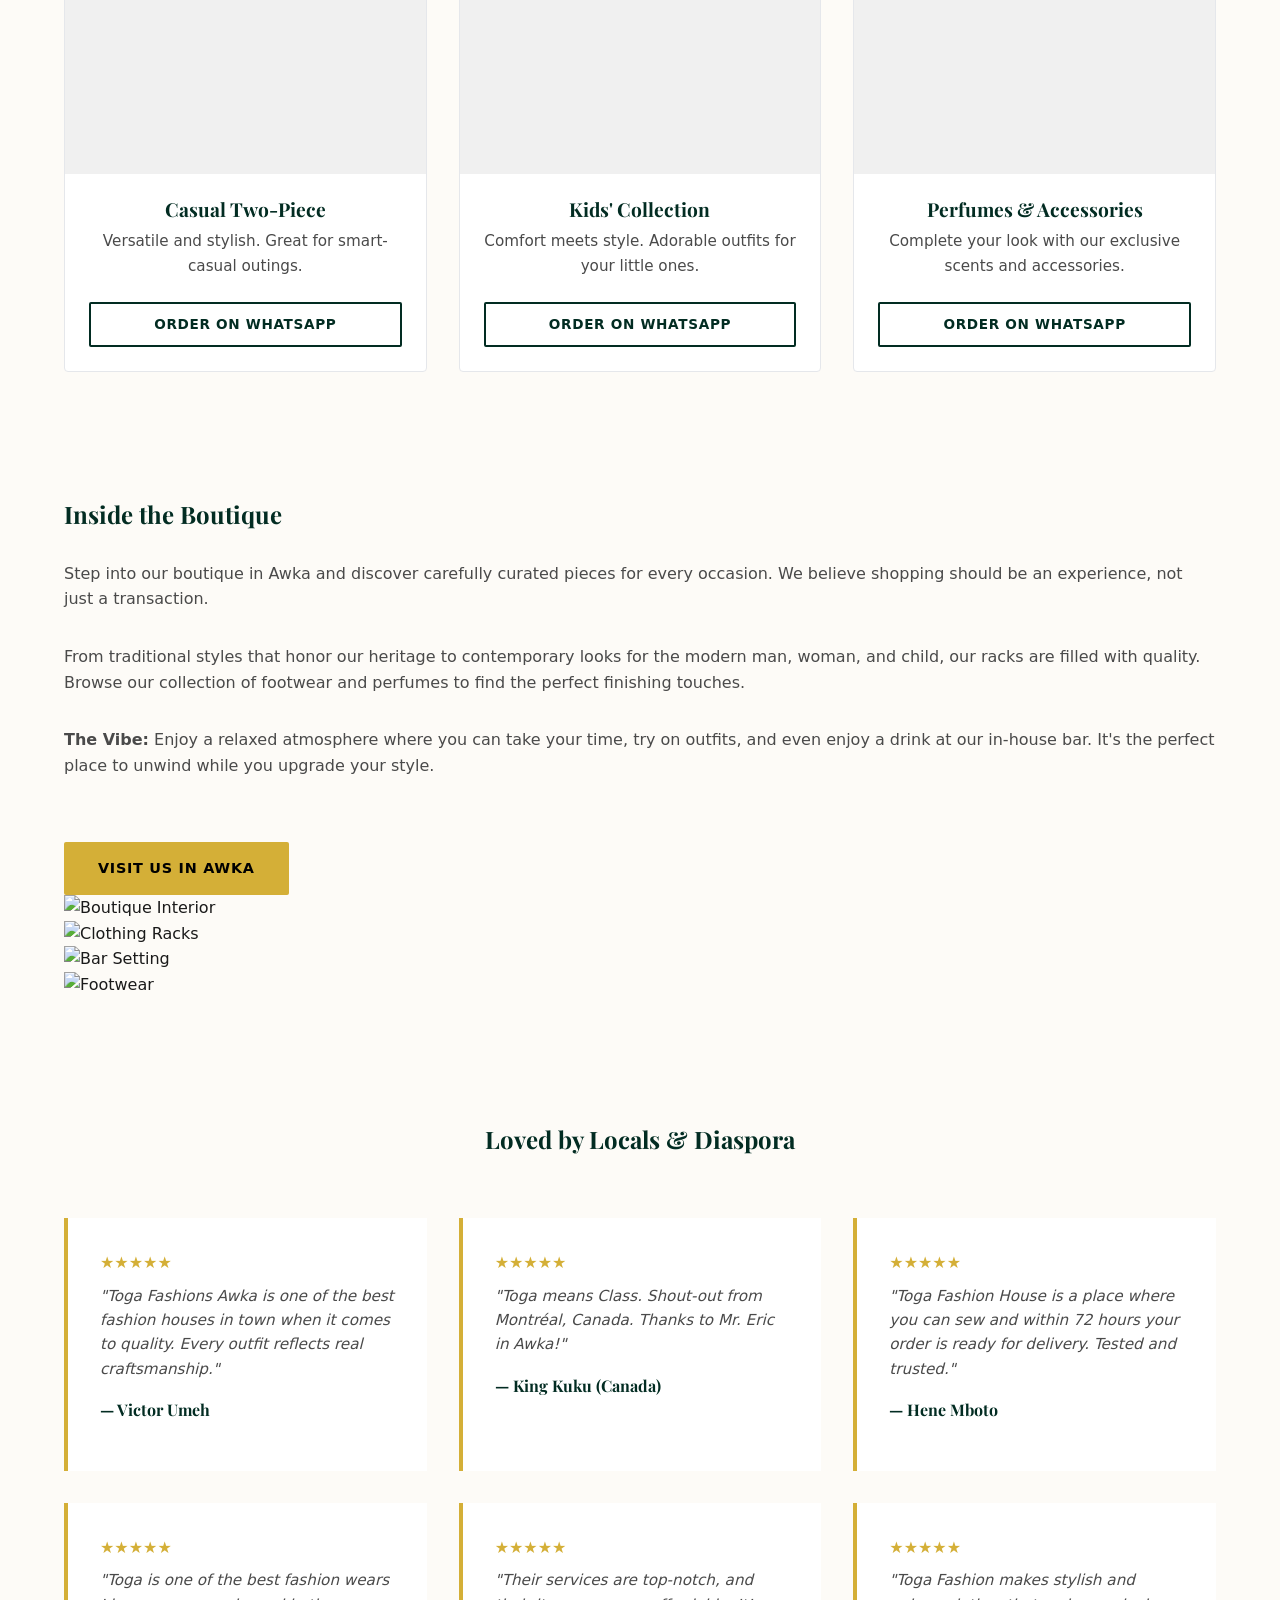
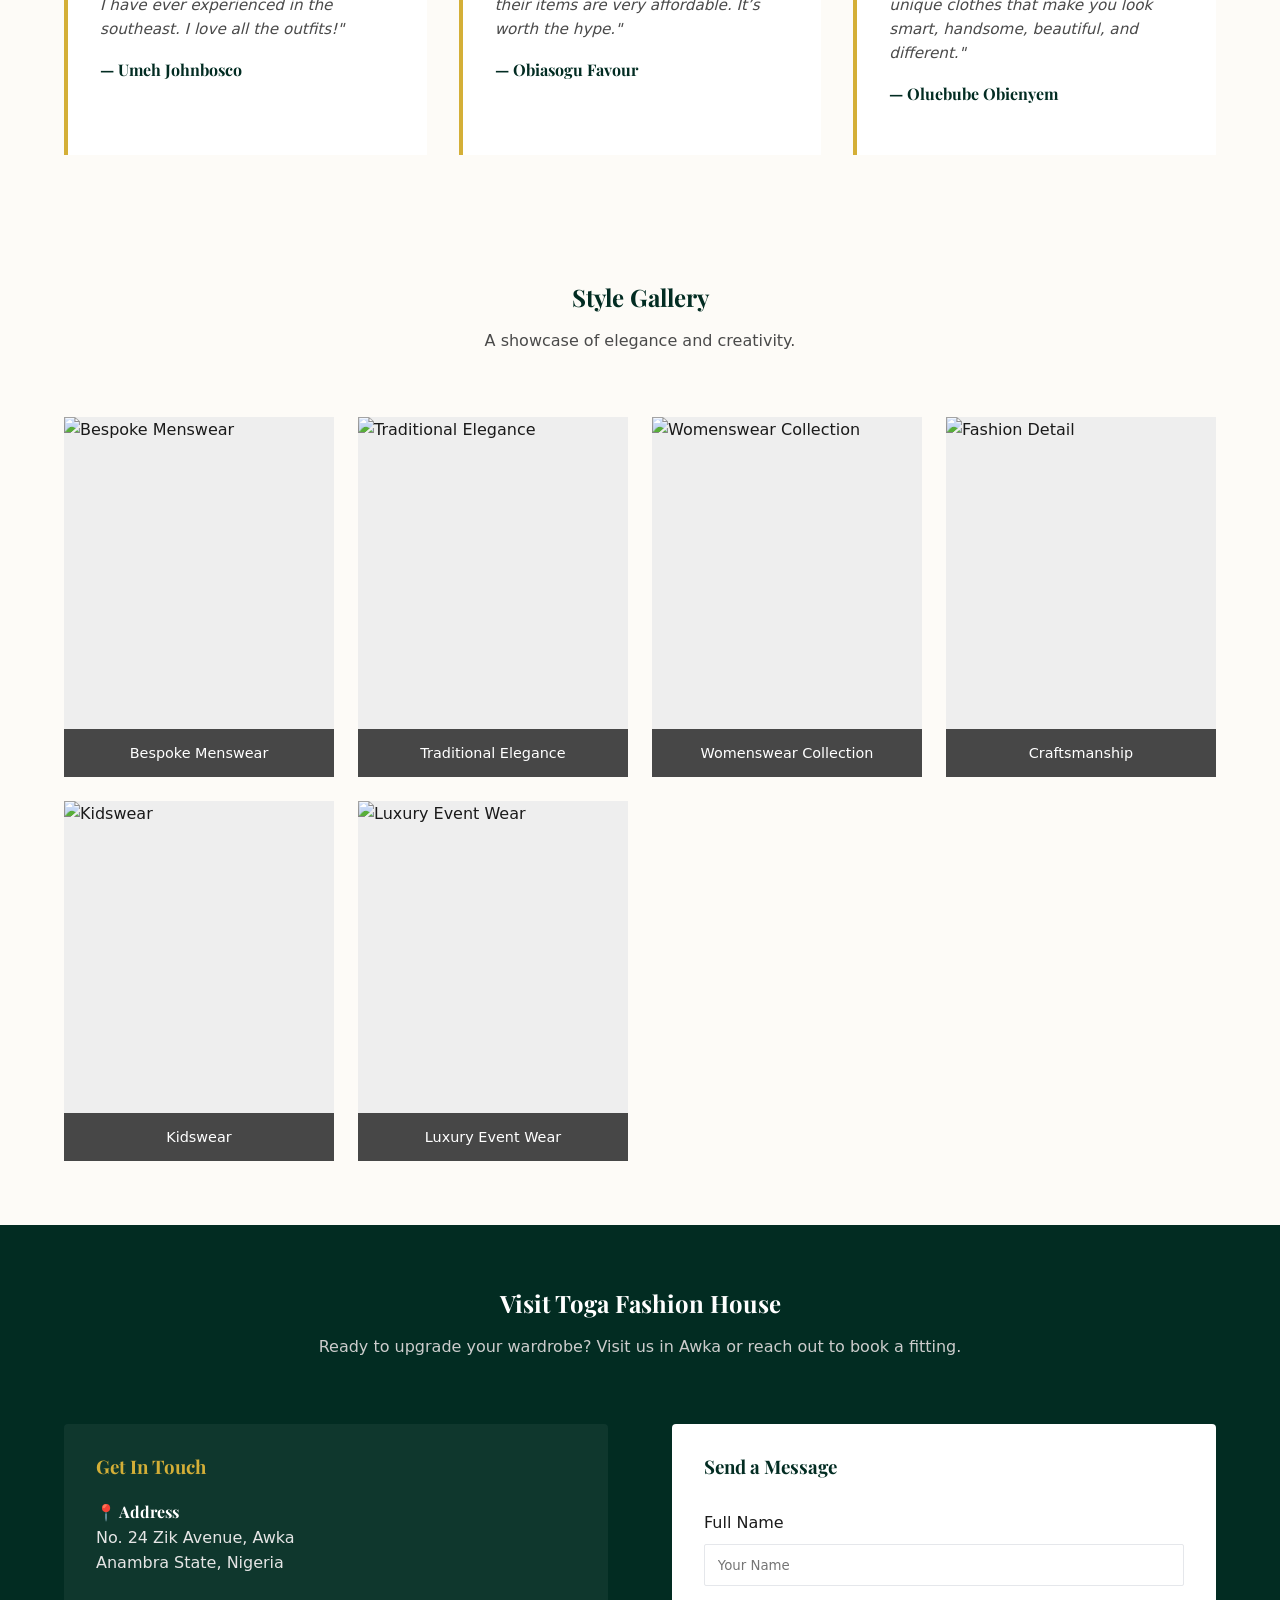
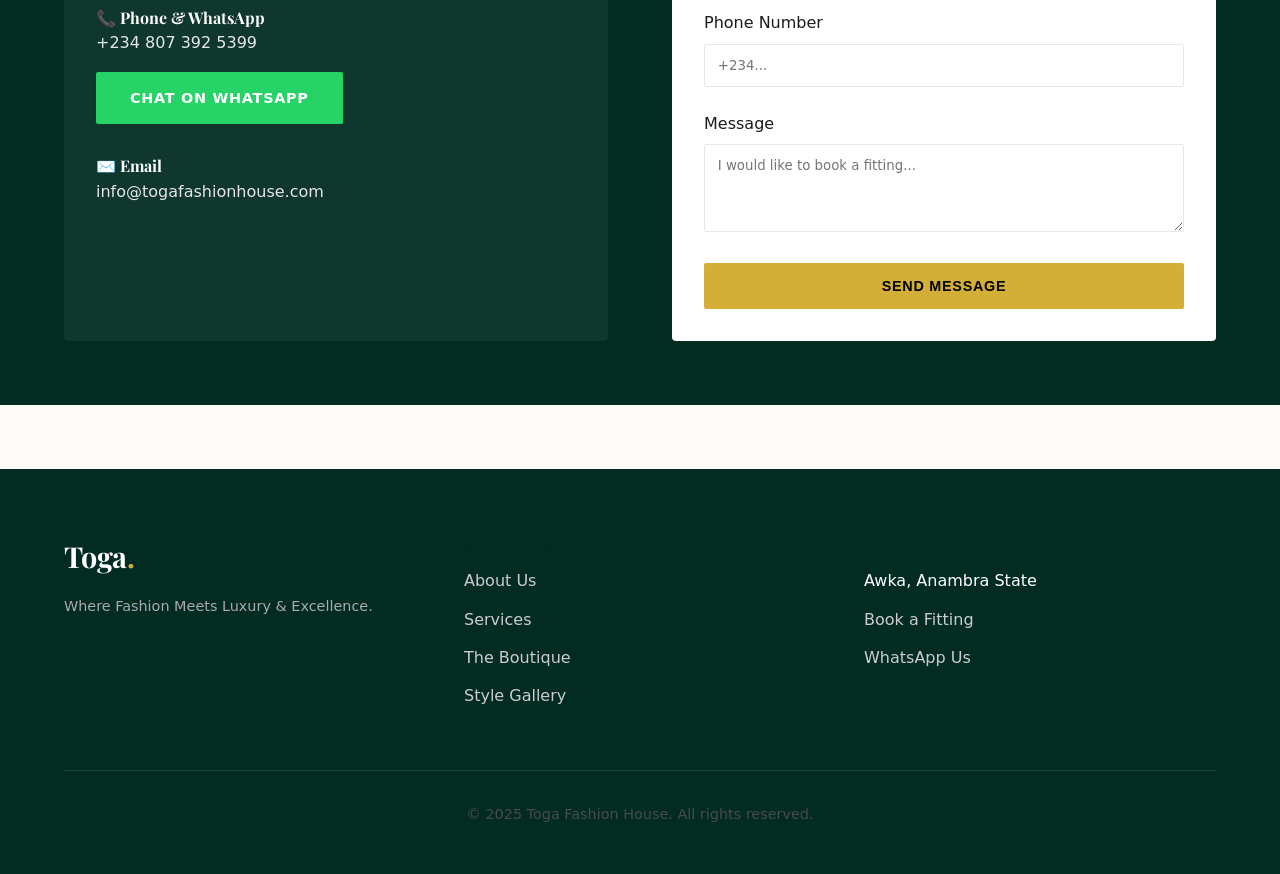
==== commit 854f8b95: "Update index.html" ====
--- a/index.html
+++ b/index.html
@@ -149,7 +149,7 @@
                     <div class="product-info">
                         <h3>Men's Senator Suit</h3>
                         <p>Classic tailored fit with premium fabric. Perfect for business or events.</p>
-                        <a href="https://wa.me/2348001234567?text=Hello, I am interested in the Men's Senator Suit." target="_blank" rel="noopener" class="btn btn-outline">Order on WhatsApp</a>
+                        <a href="https://wa.me/2348073925399?text=Hello, I am interested in the Men's Senator Suit." target="_blank" rel="noopener" class="btn btn-outline">Order on WhatsApp</a>
                     </div>
                 </div>
 
@@ -161,7 +161,7 @@
                     <div class="product-info">
                         <h3>Ladies' Bespoke Gown</h3>
                         <p>Elegance redefined. Custom-made for weddings and red carpet events.</p>
-                        <a href="https://wa.me/2348001234567?text=Hello, I am interested in the Ladies' Bespoke Gown." target="_blank" rel="noopener" class="btn btn-outline">Order on WhatsApp</a>
+                        <a href="https://wa.me/2348073925399?text=Hello, I am interested in the Ladies' Bespoke Gown." target="_blank" rel="noopener" class="btn btn-outline">Order on WhatsApp</a>
                     </div>
                 </div>
 
@@ -173,7 +173,7 @@
                     <div class="product-info">
                         <h3>Premium Agbada</h3>
                         <p>Traditional luxury. Rich embroidery and authentic detailing.</p>
-                        <a href="https://wa.me/2348001234567?text=Hello, I am interested in the Premium Agbada." target="_blank" rel="noopener" class="btn btn-outline">Order on WhatsApp</a>
+                        <a href="https://wa.me/2348073925399?text=Hello, I am interested in the Premium Agbada." target="_blank" rel="noopener" class="btn btn-outline">Order on WhatsApp</a>
                     </div>
                 </div>
 
@@ -185,7 +185,7 @@
                     <div class="product-info">
                         <h3>Casual Two-Piece</h3>
                         <p>Versatile and stylish. Great for smart-casual outings.</p>
-                        <a href="https://wa.me/2348001234567?text=Hello, I am interested in the Casual Two-Piece." target="_blank" rel="noopener" class="btn btn-outline">Order on WhatsApp</a>
+                        <a href="https://wa.me/2348073925399?text=Hello, I am interested in the Casual Two-Piece." target="_blank" rel="noopener" class="btn btn-outline">Order on WhatsApp</a>
                     </div>
                 </div>
 
@@ -197,7 +197,7 @@
                     <div class="product-info">
                         <h3>Kids' Collection</h3>
                         <p>Comfort meets style. Adorable outfits for your little ones.</p>
-                        <a href="https://wa.me/2348001234567?text=Hello, I am interested in the Kids' Collection." target="_blank" rel="noopener" class="btn btn-outline">Order on WhatsApp</a>
+                        <a href="https://wa.me/2348073925399?text=Hello, I am interested in the Kids' Collection." target="_blank" rel="noopener" class="btn btn-outline">Order on WhatsApp</a>
                     </div>
                 </div>
 
@@ -209,7 +209,7 @@
                     <div class="product-info">
                         <h3>Perfumes & Accessories</h3>
                         <p>Complete your look with our exclusive scents and accessories.</p>
-                        <a href="https://wa.me/2348001234567?text=Hello, I am interested in Perfumes & Accessories." target="_blank" rel="noopener" class="btn btn-outline">Order on WhatsApp</a>
+                        <a href="https://wa.me/2348073925399?text=Hello, I am interested in Perfumes & Accessories." target="_blank" rel="noopener" class="btn btn-outline">Order on WhatsApp</a>
                     </div>
                 </div>
 
@@ -347,10 +347,10 @@
 
                     <div class="info-item mb-2">
                         <h4 style="color: white; margin-bottom: 0.2rem; font-size: 1rem;">📞 Phone & WhatsApp</h4>
-                        <p style="color: #e5e5e5;">+234 800 123 4567</p>
+                        <p style="color: #e5e5e5;">+234 807 392 5399</p>
                         <div style="margin-top: 1rem;">
                             <!-- WHATSAPP BUTTON -->
-                            <a href="https://wa.me/2348001234567" target="_blank" rel="noopener" class="btn btn-whatsapp">
+                            <a href="https://wa.me/2348073925399" target="_blank" rel="noopener" class="btn btn-whatsapp">
                                 Chat on WhatsApp
                             </a>
                         </div>
@@ -407,7 +407,7 @@
                     <ul class="footer-links">
                         <li>Awka, Anambra State</li>
                         <li><a href="#contact">Book a Fitting</a></li>
-                        <li><a href="https://wa.me/2348001234567" target="_blank" rel="noopener">WhatsApp Us</a></li>
+                        <li><a href="https://wa.me/2348073925399" target="_blank" rel="noopener">WhatsApp Us</a></li>
                     </ul>
                 </div>
             </div>
@@ -430,4 +430,4 @@
     });
 </script>
 </body>
-</html>+</html>
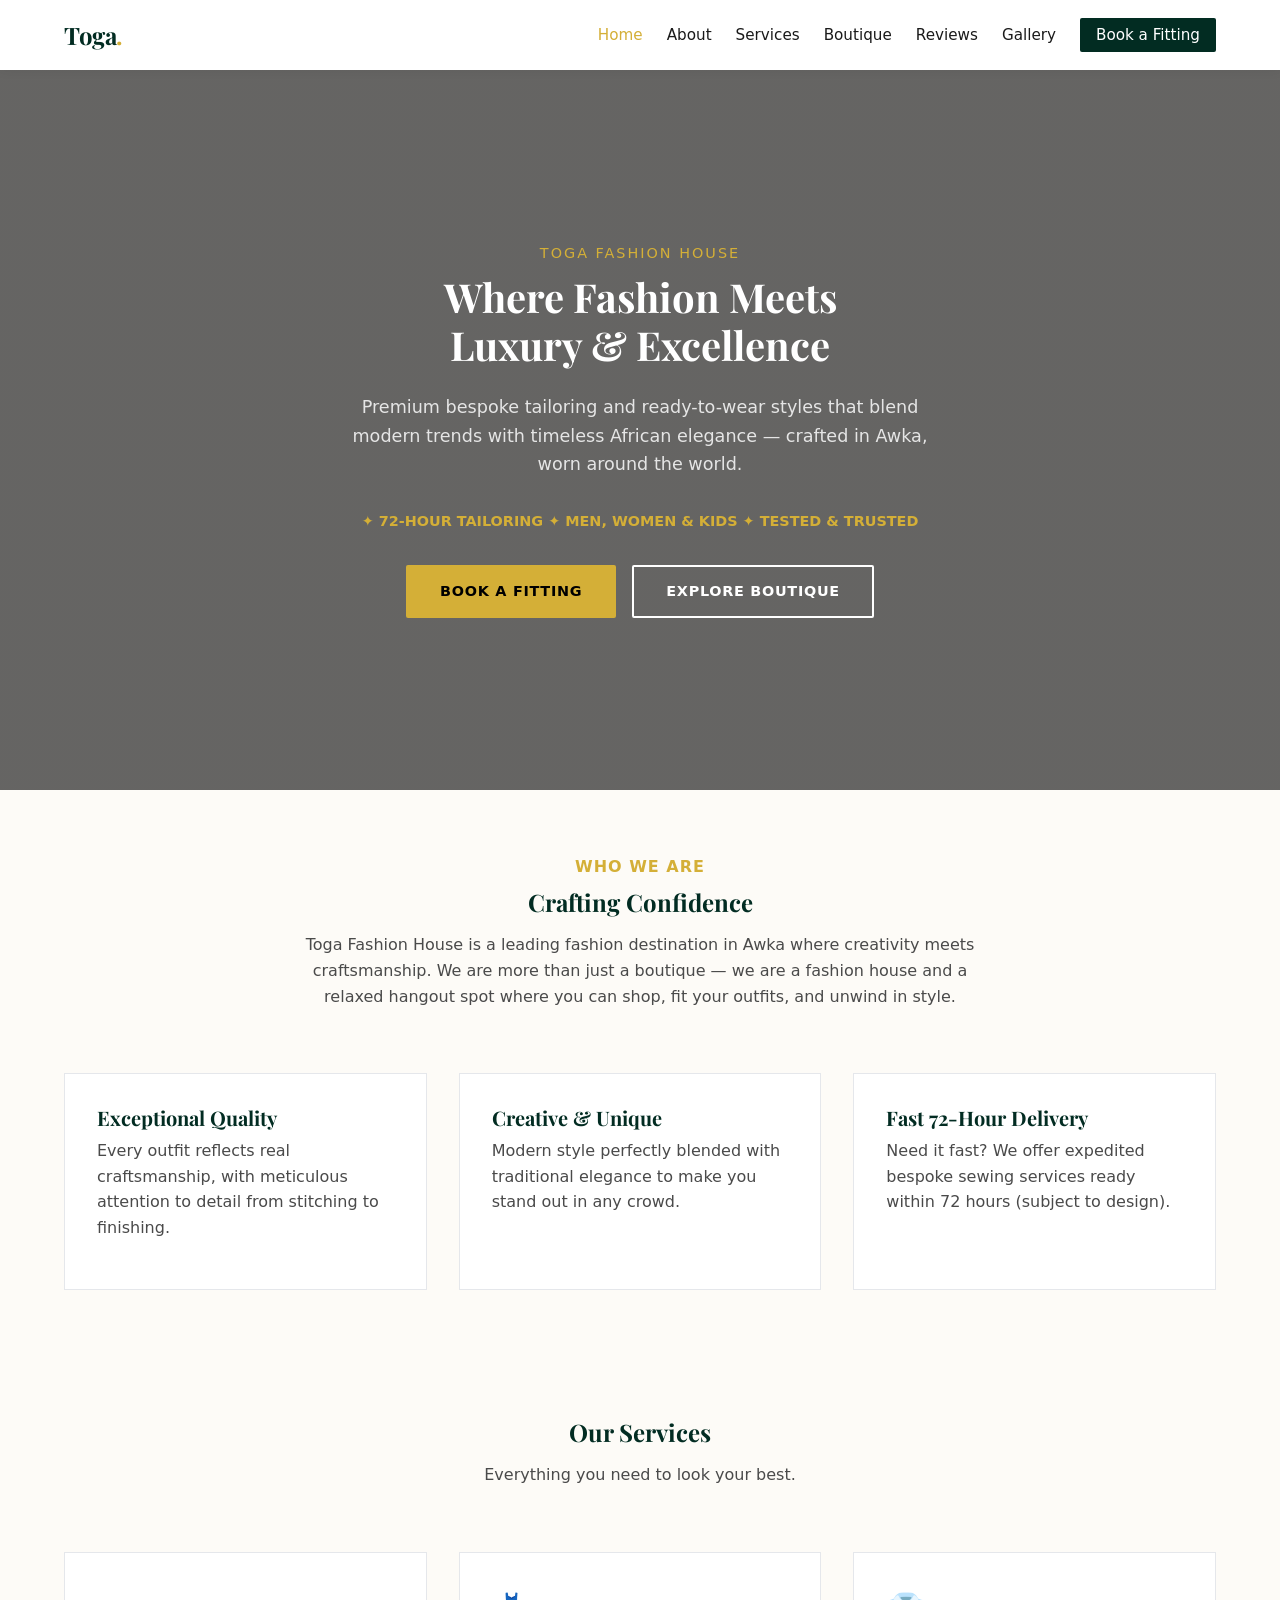
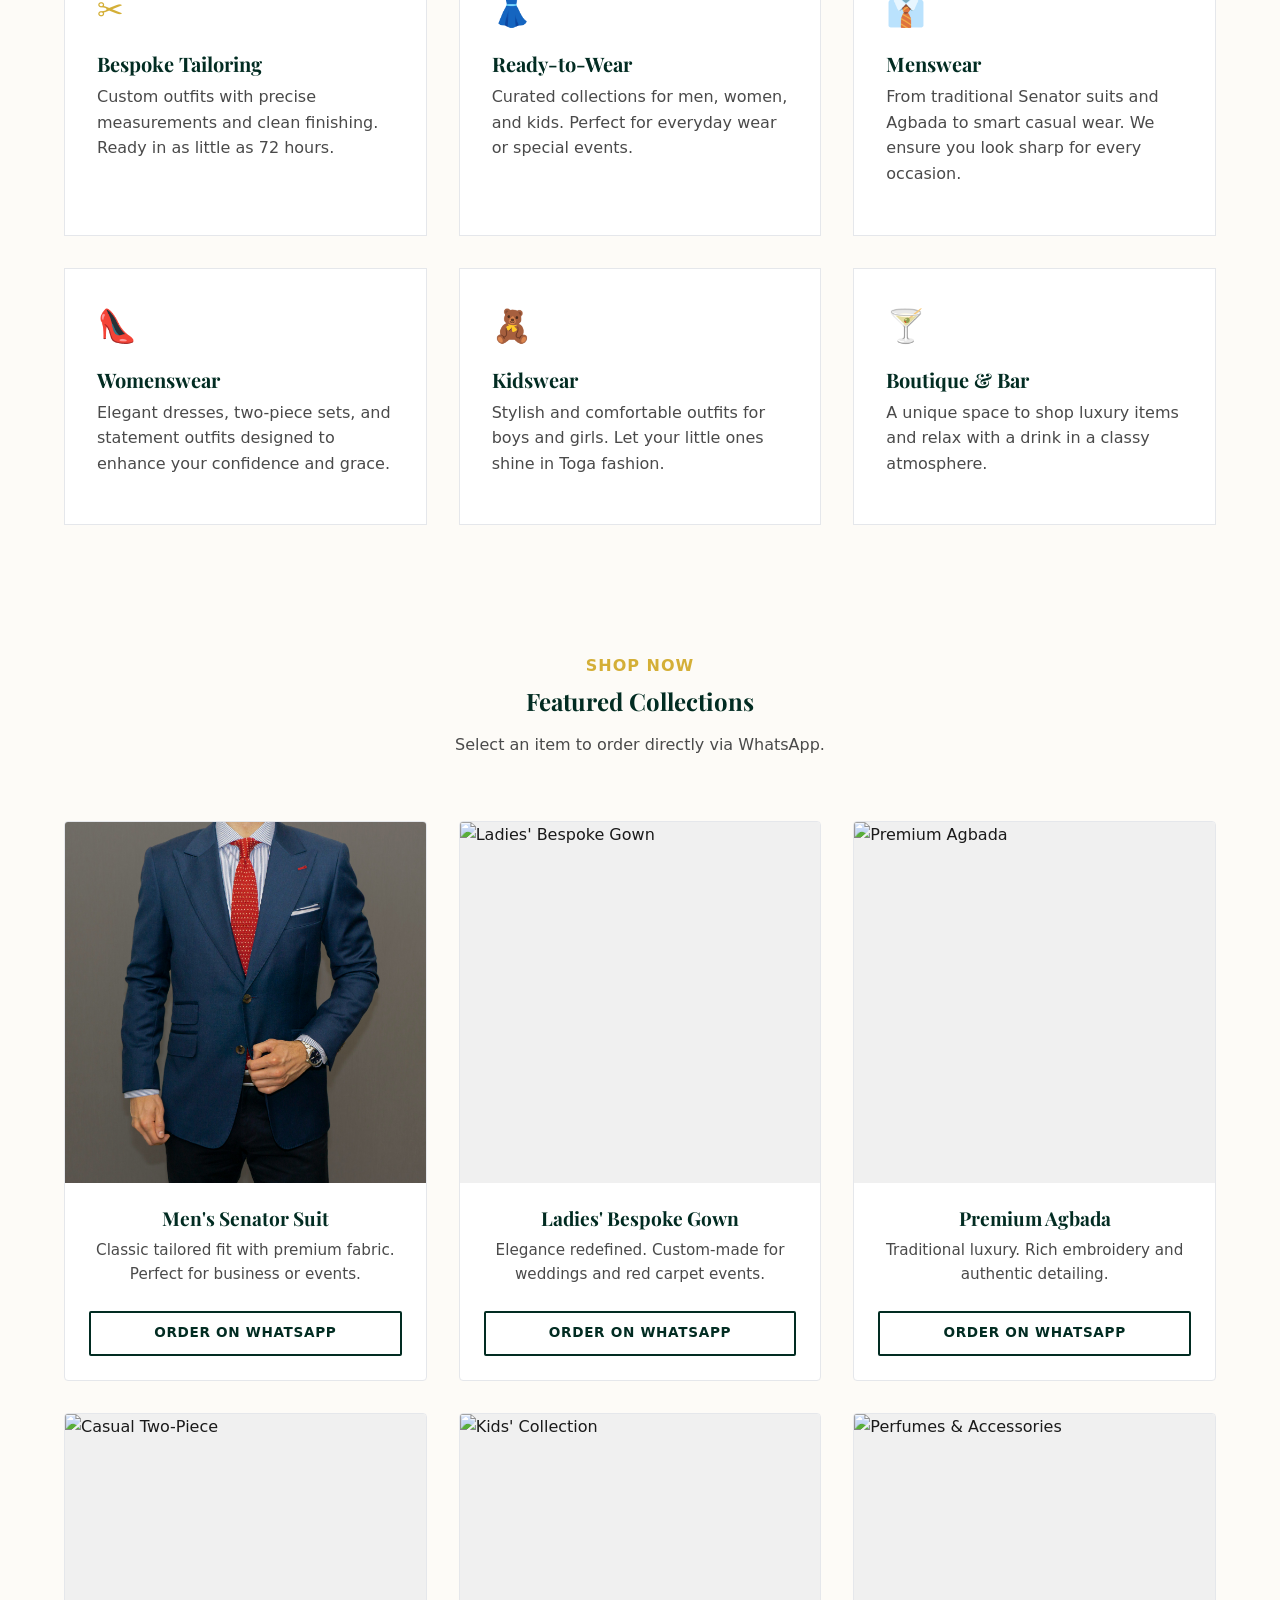
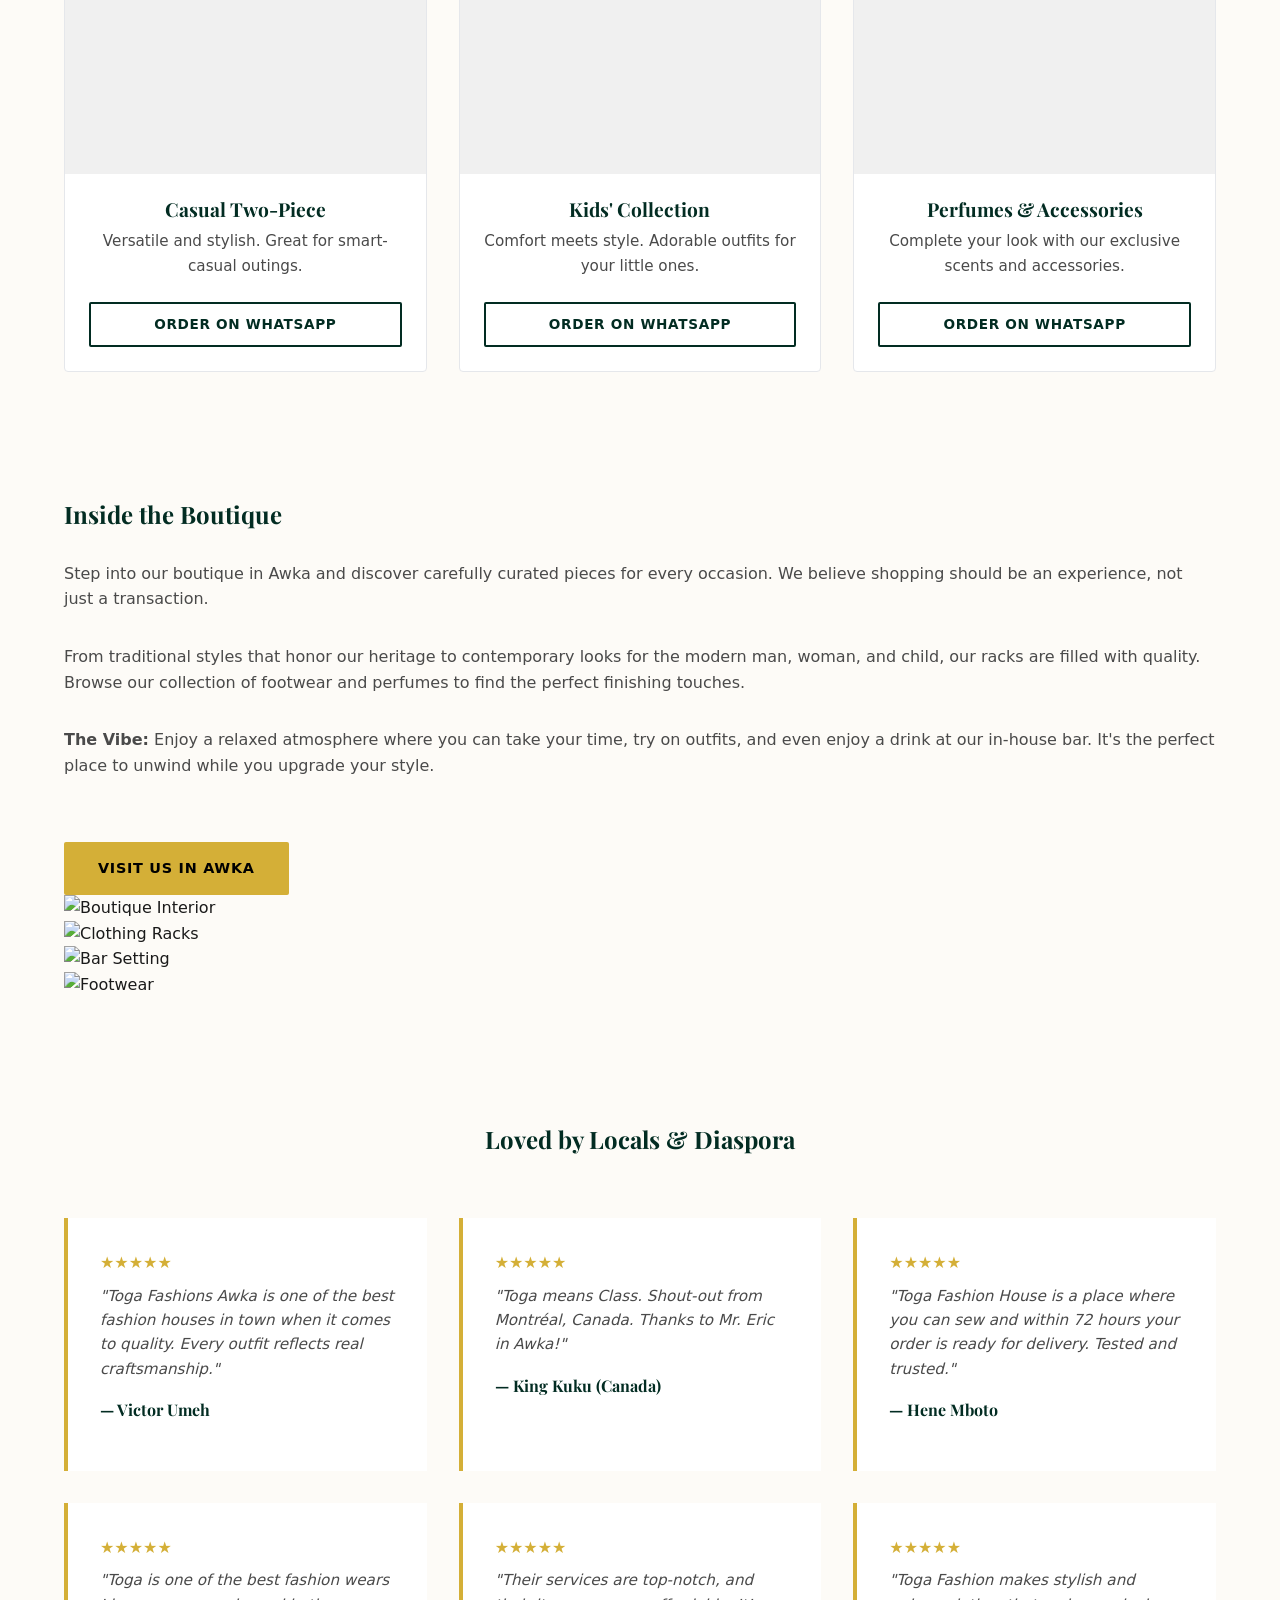
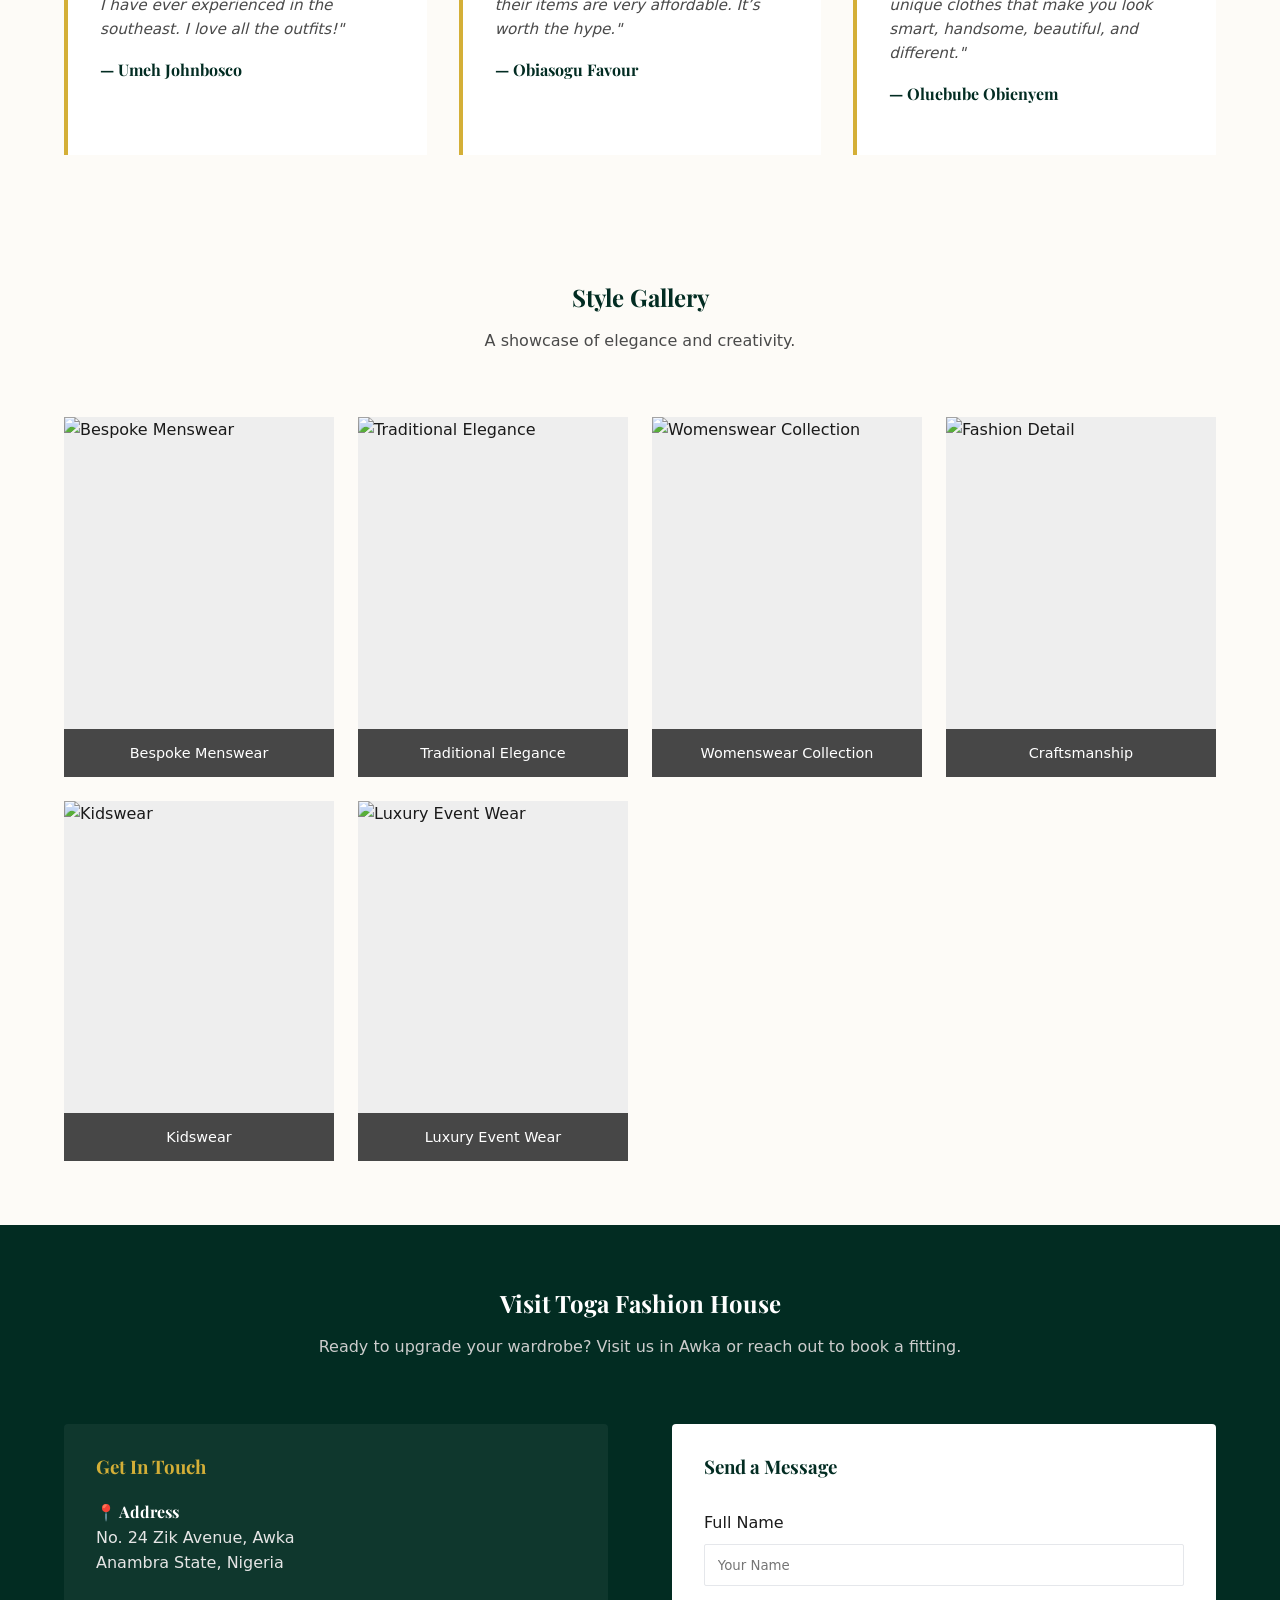
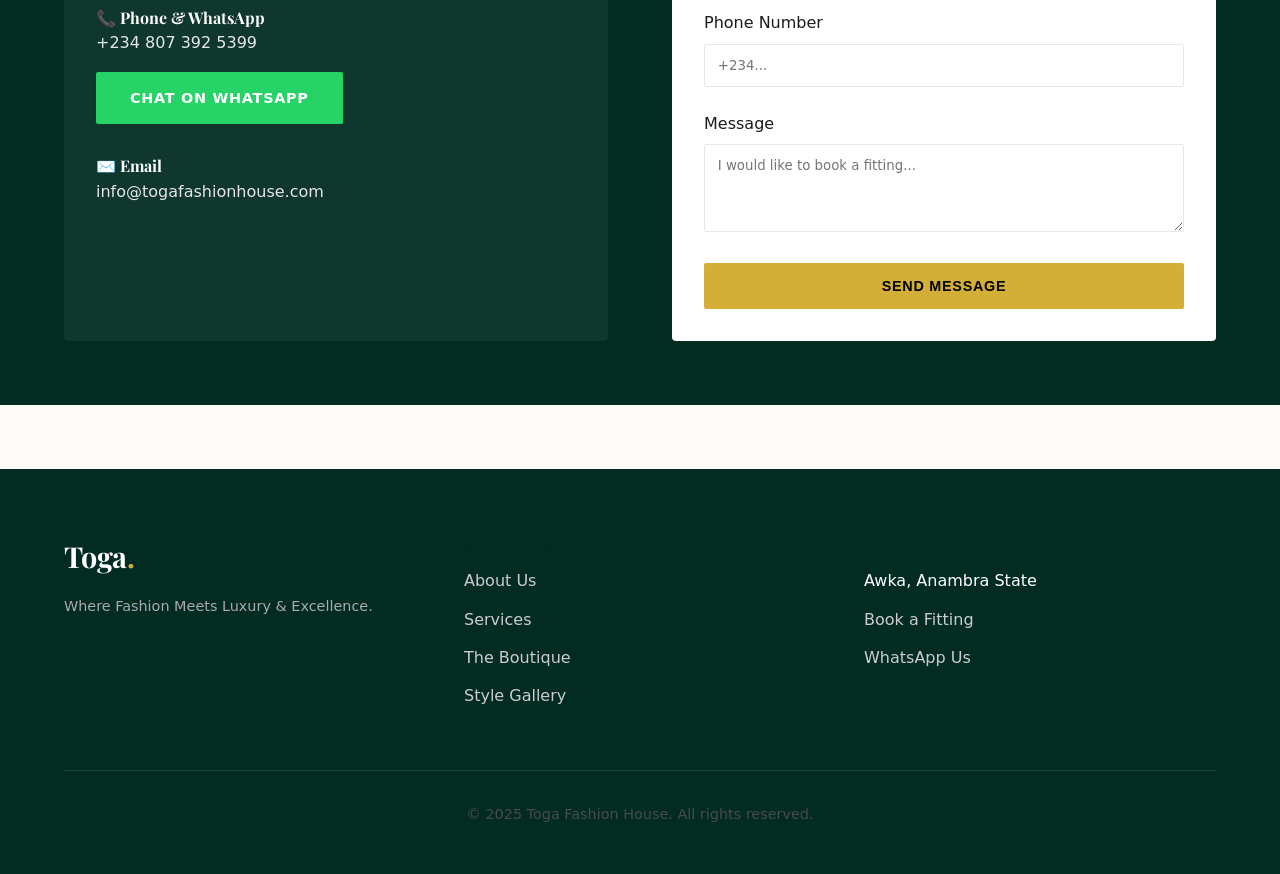
==== commit 2c7b9bf9: "Update index.html" ====
--- a/index.html
+++ b/index.html
@@ -144,7 +144,7 @@
                 <!-- Product 1 -->
                 <div class="product-card">
                     <div class="product-image">
-                        <img src="https://images.unsplash.com/photo-1593032465175-d81f0f9888e9?ixlib=rb-1.2.1&auto=format&fit=crop&w=600&q=80" alt="Men's Senator Suit" loading="lazy">
+                        <img src="men.jpg" alt="Men's Senator Suit" loading="lazy">
                     </div>
                     <div class="product-info">
                         <h3>Men's Senator Suit</h3>
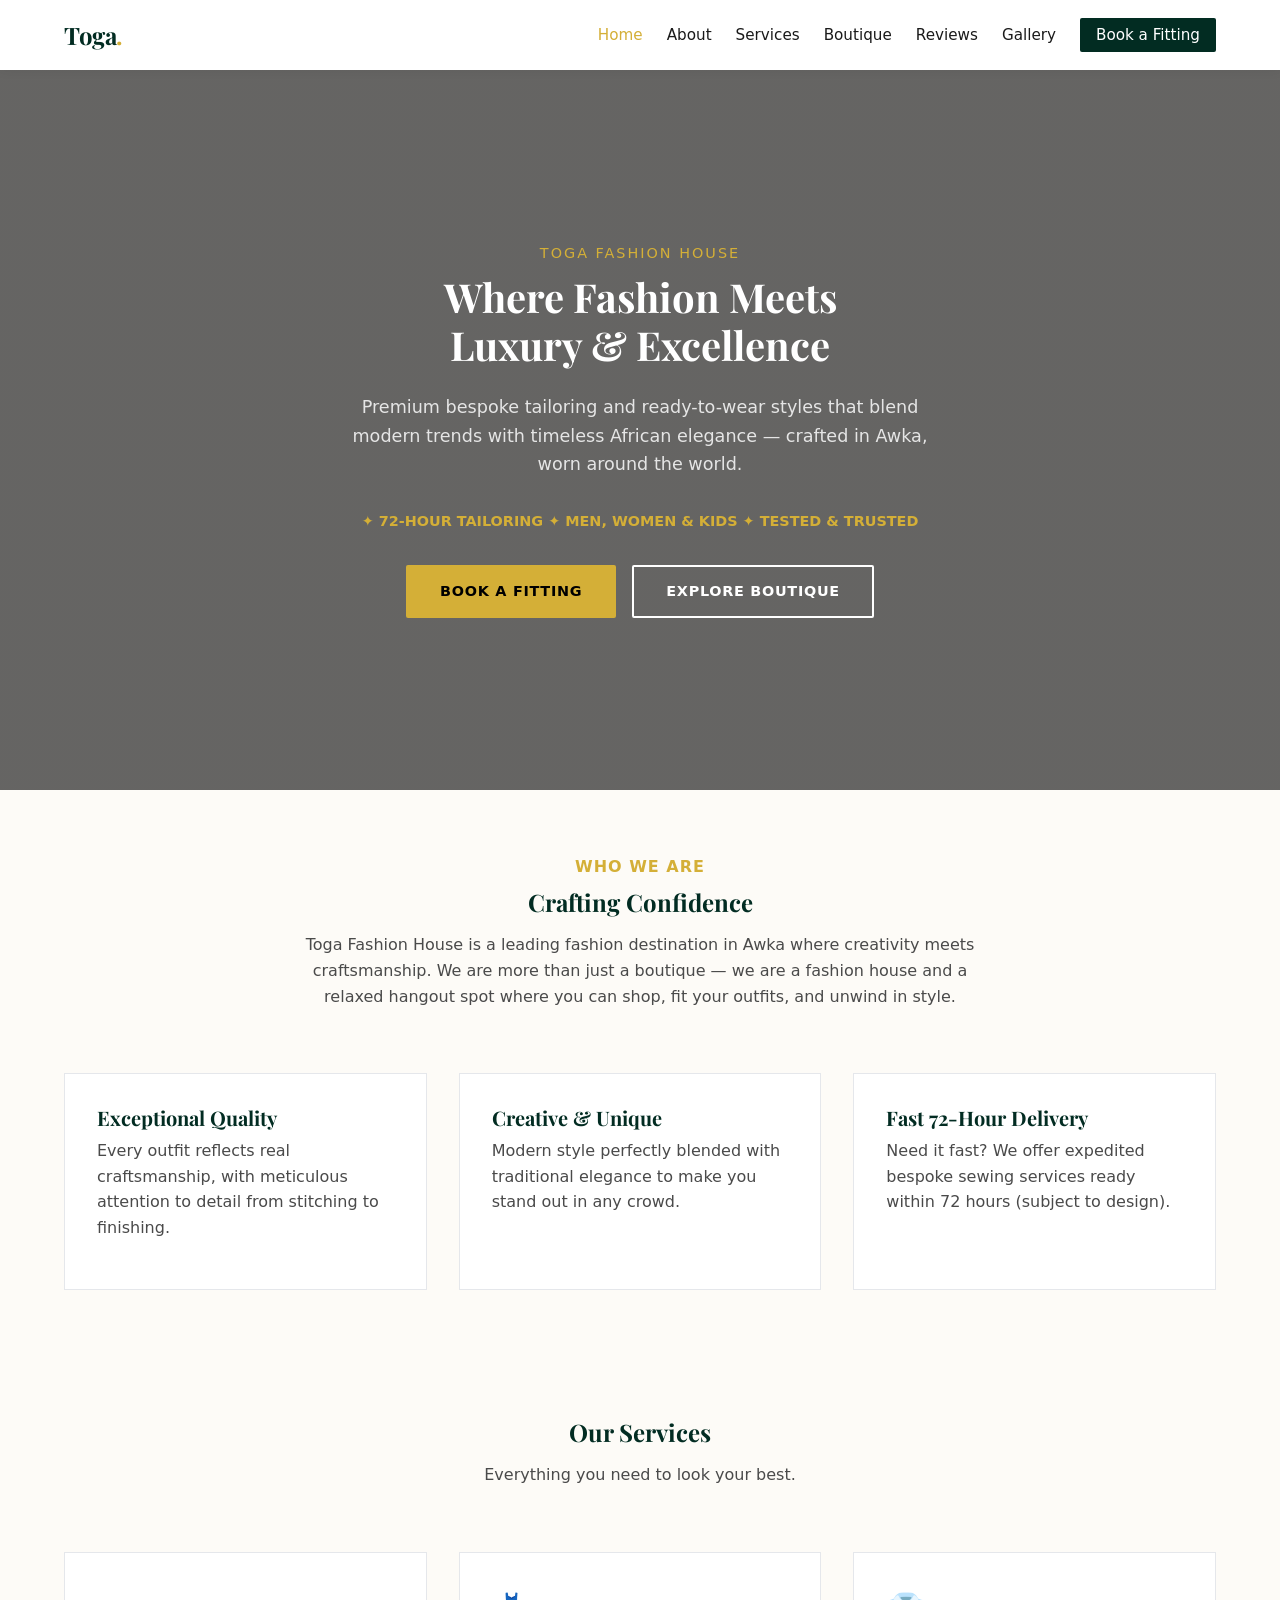
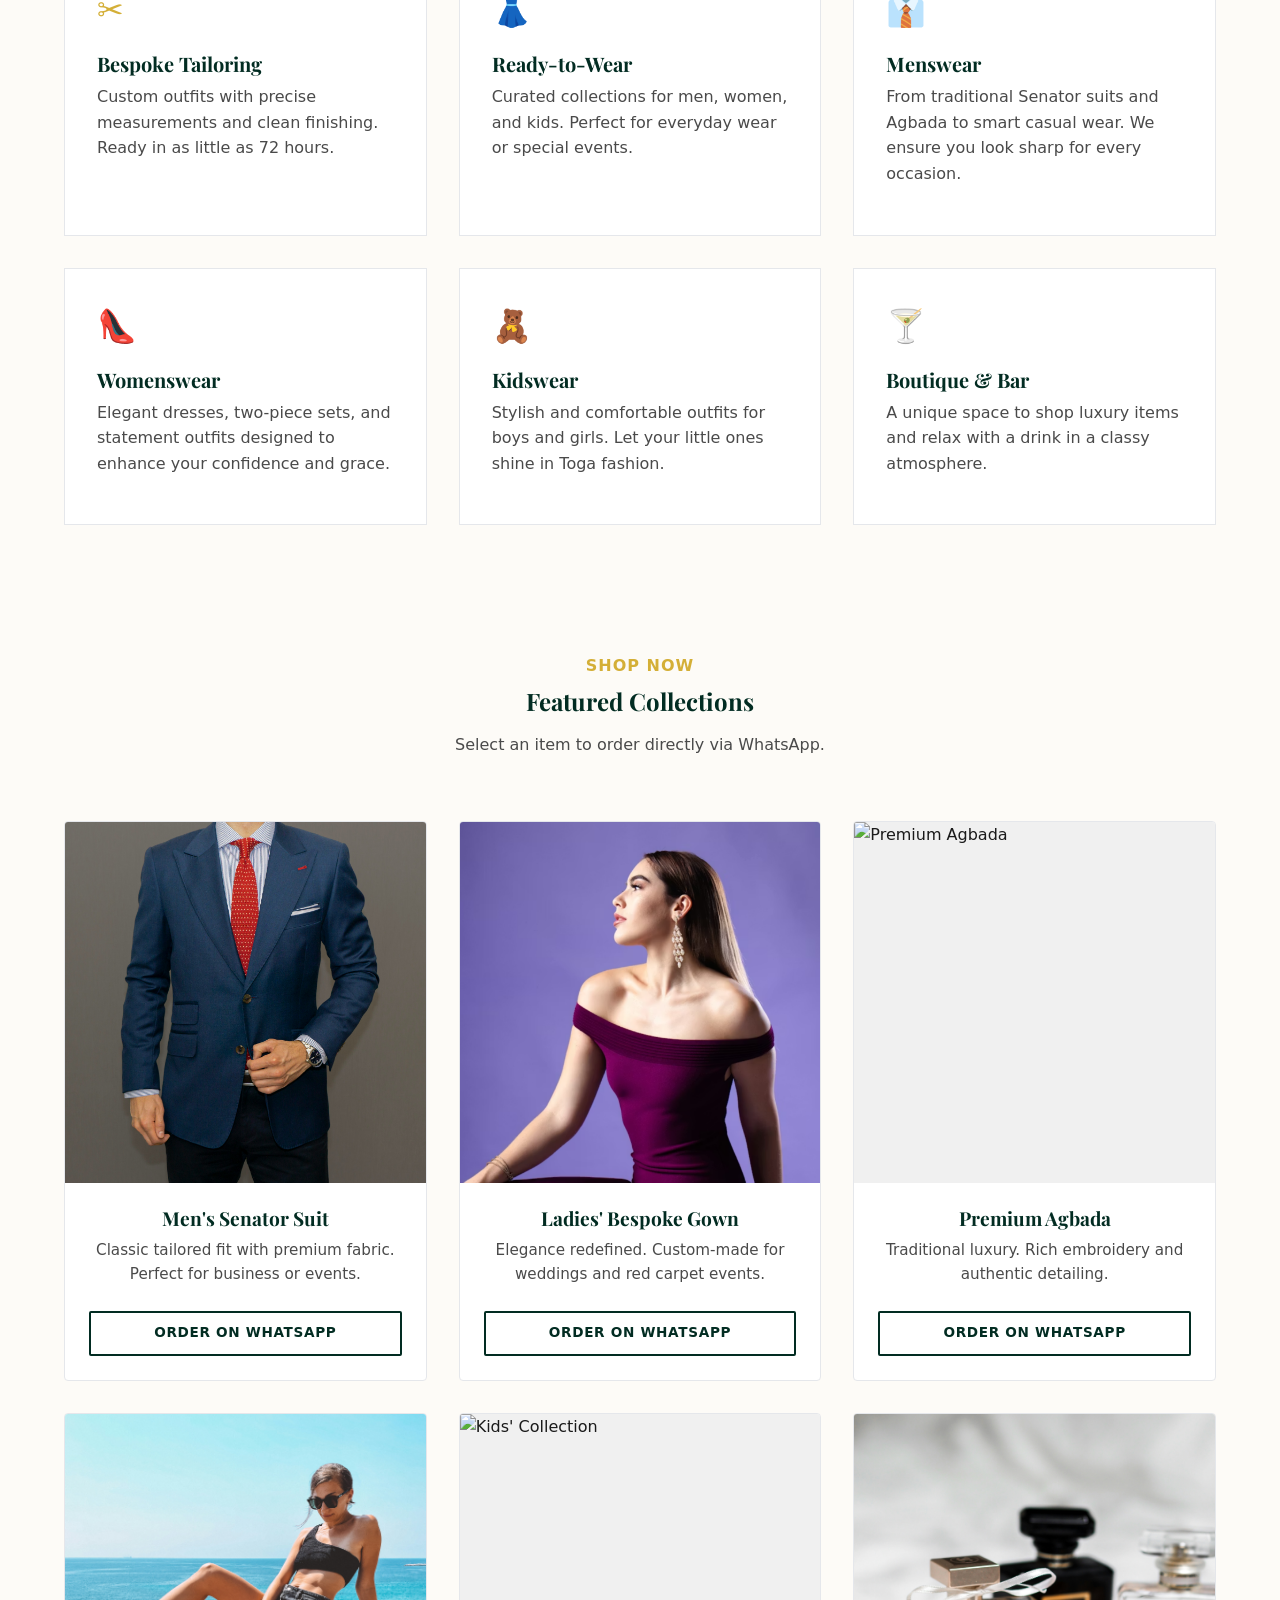
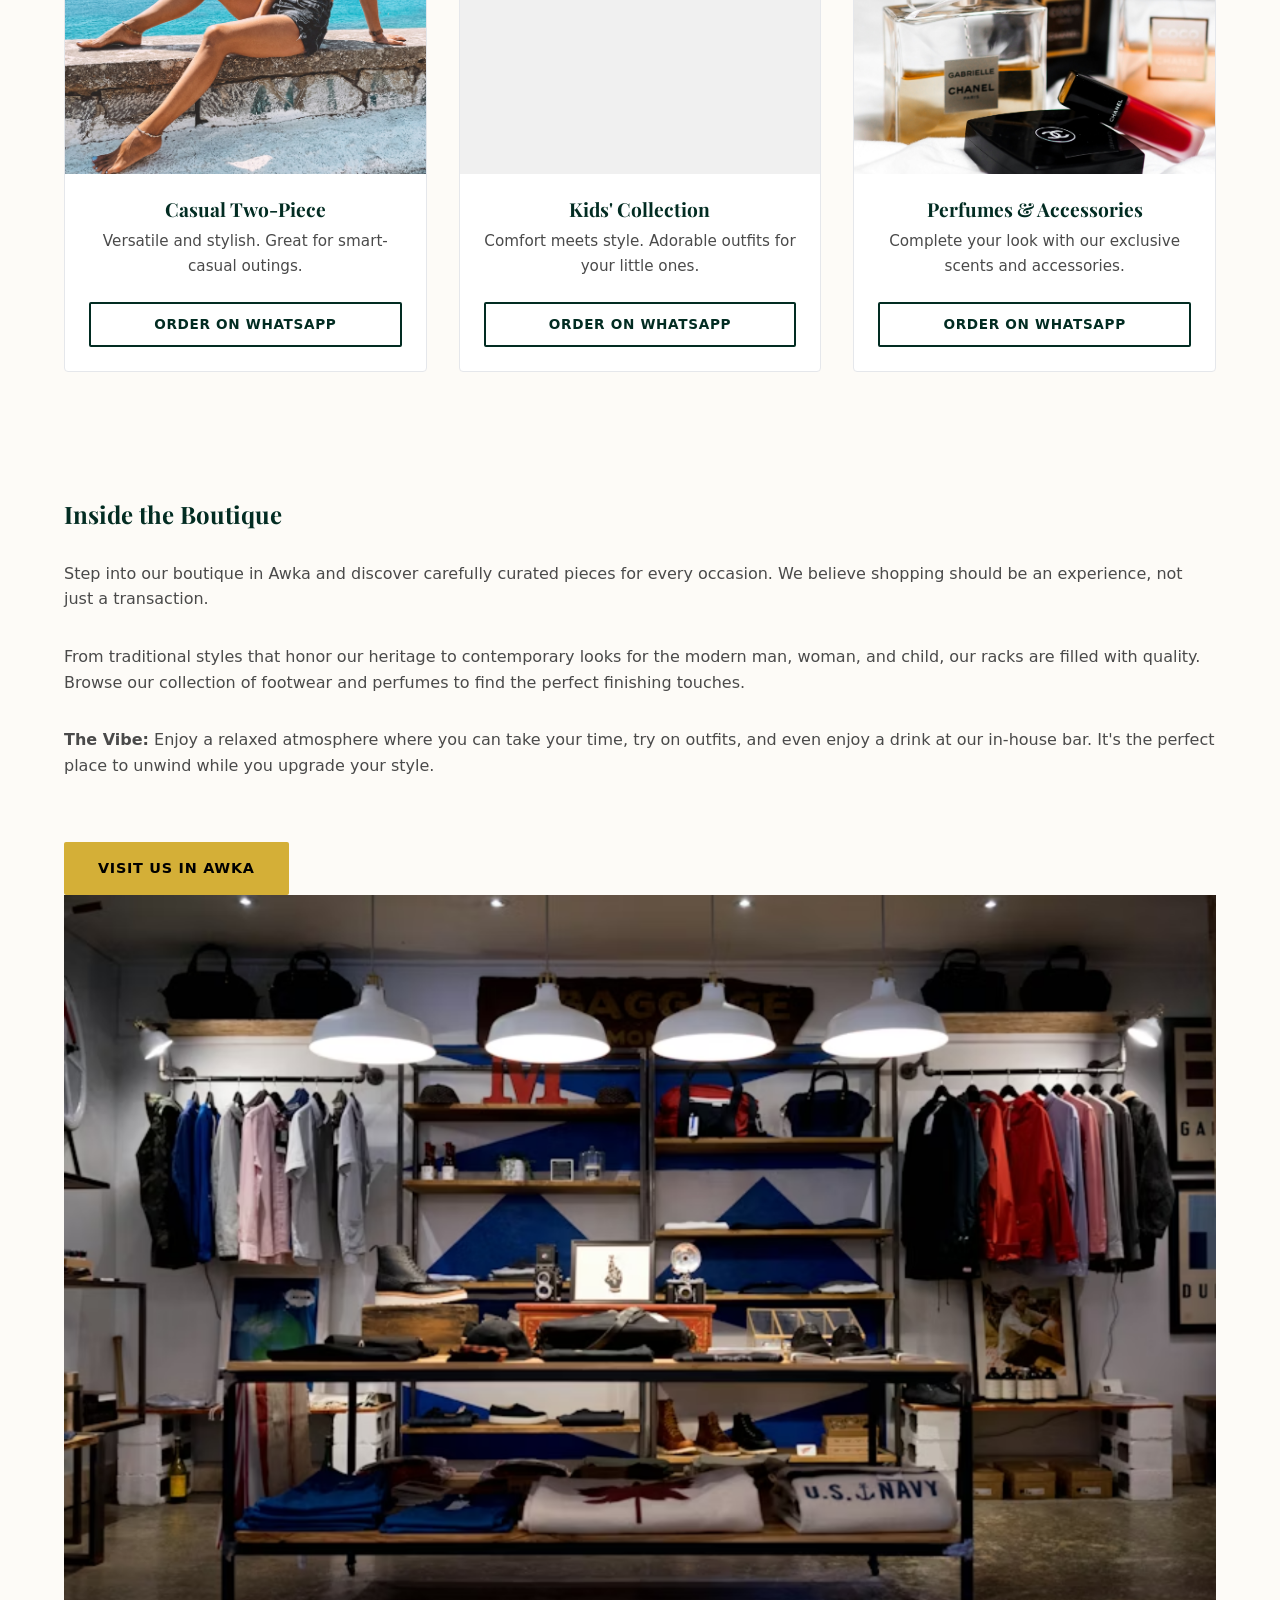
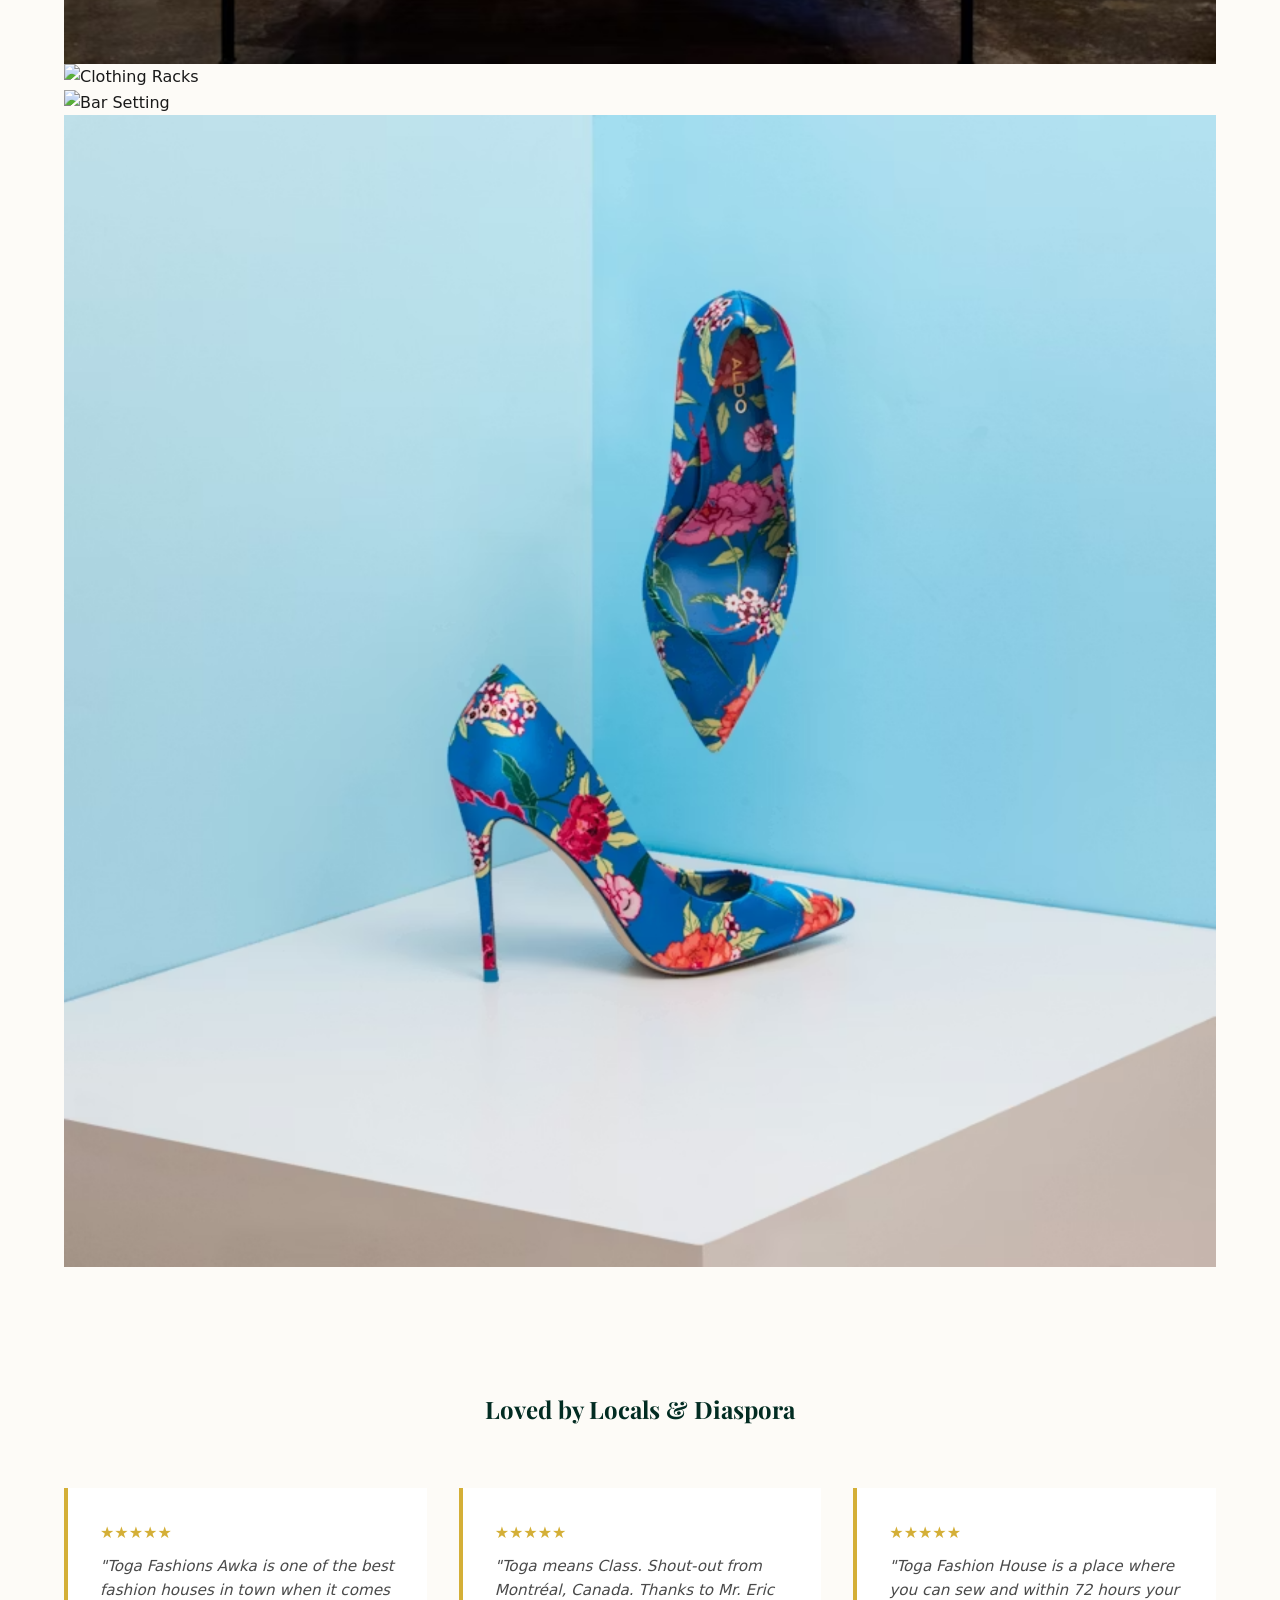
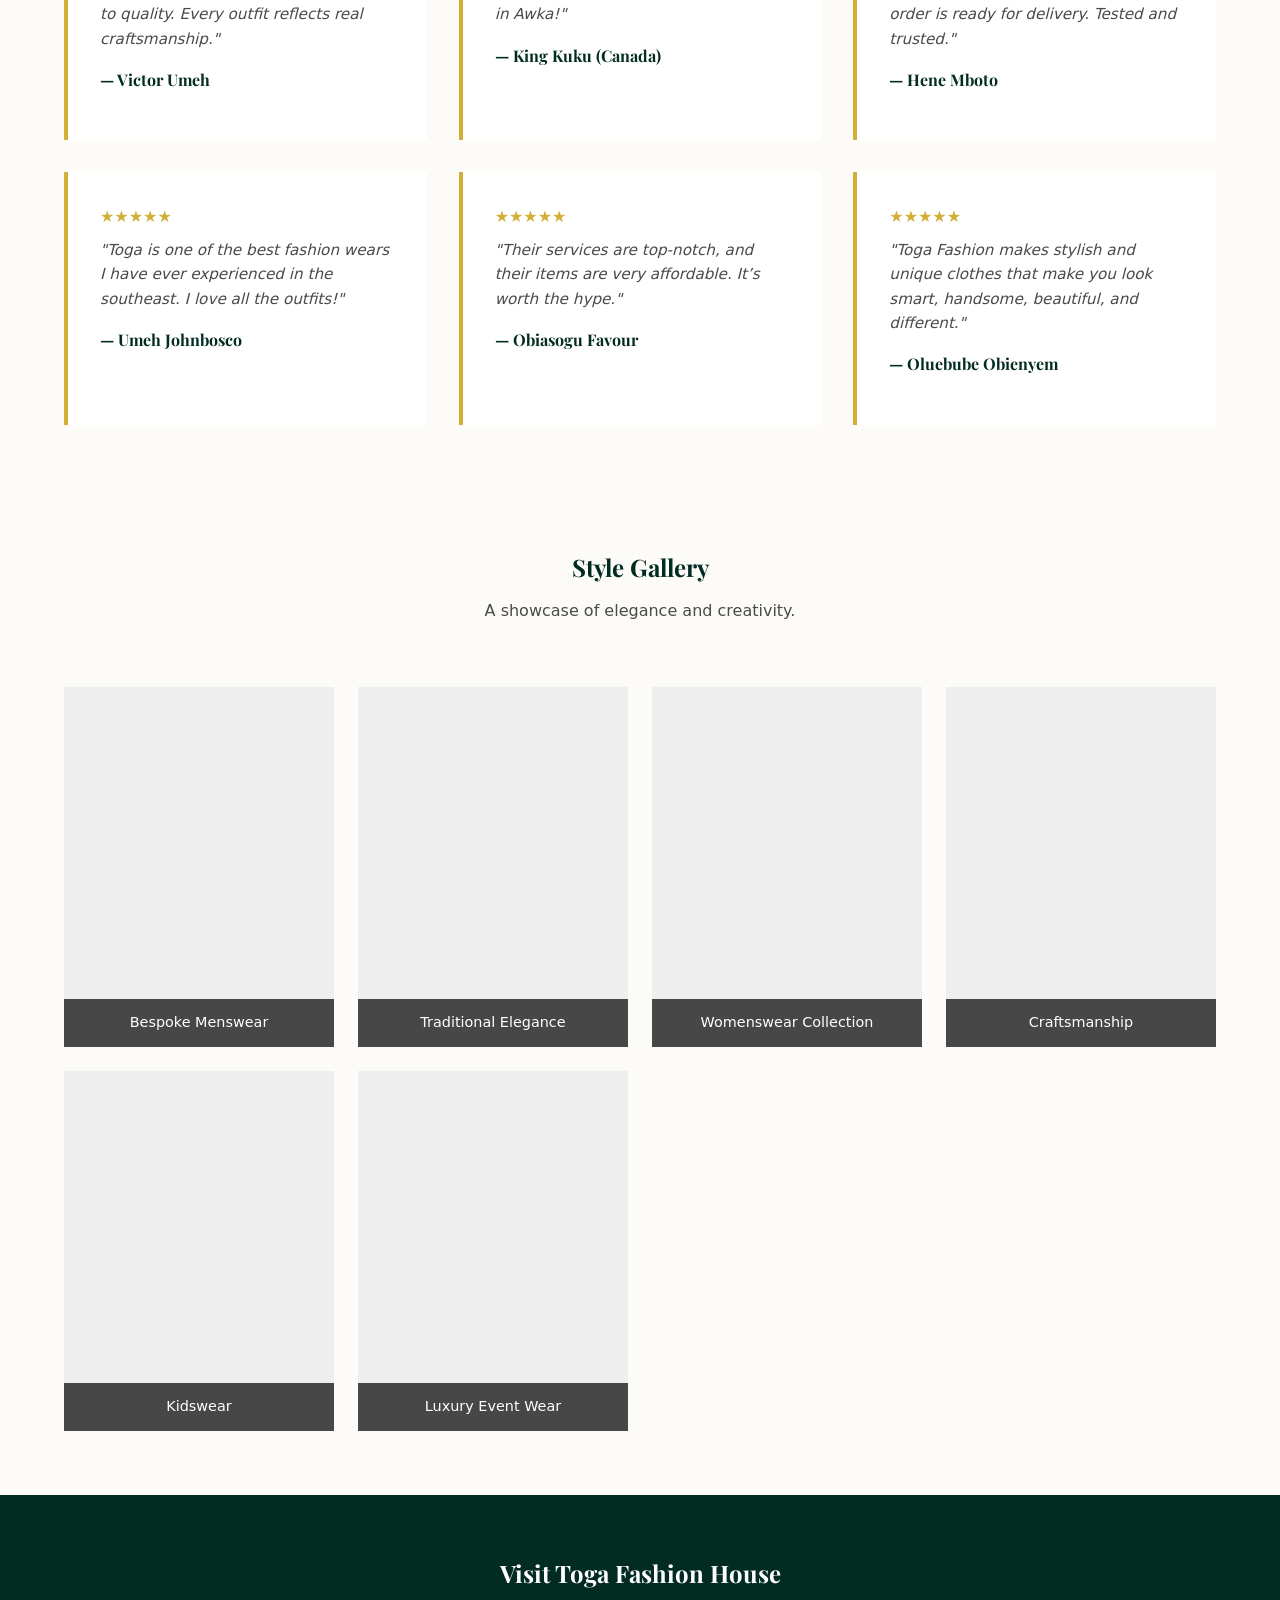
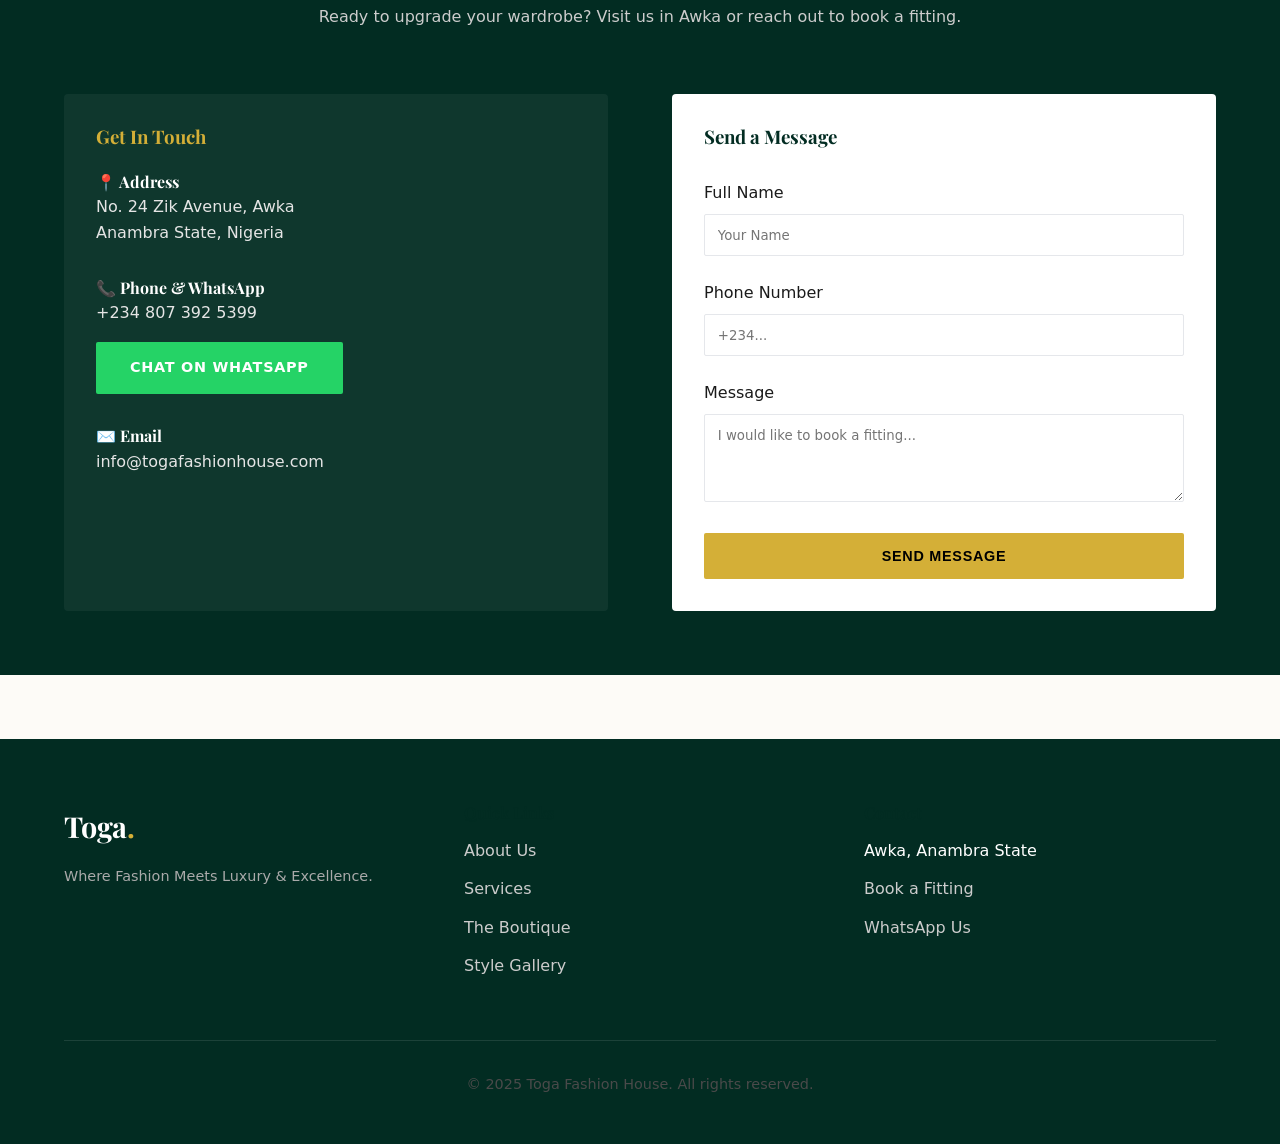
==== commit 2dfde62d: "Update index.html" ====
--- a/index.html
+++ b/index.html
@@ -156,7 +156,7 @@
                 <!-- Product 2 -->
                 <div class="product-card">
                     <div class="product-image">
-                        <img src="https://images.unsplash.com/photo-1566174053879-31528523f8ae?ixlib=rb-1.2.1&auto=format&fit=crop&w=600&q=80" alt="Ladies' Bespoke Gown" loading="lazy">
+                        <img src="lady.png" alt="Ladies' Bespoke Gown" loading="lazy">
                     </div>
                     <div class="product-info">
                         <h3>Ladies' Bespoke Gown</h3>
@@ -168,7 +168,7 @@
                 <!-- Product 3 -->
                 <div class="product-card">
                     <div class="product-image">
-                        <img src="https://images.unsplash.com/photo-1548883354-94bcfe321cbb?ixlib=rb-1.2.1&auto=format&fit=crop&w=600&q=80" alt="Premium Agbada" loading="lazy">
+                        <img src="premium.png" alt="Premium Agbada" loading="lazy">
                     </div>
                     <div class="product-info">
                         <h3>Premium Agbada</h3>
@@ -180,7 +180,7 @@
                 <!-- Product 4 -->
                 <div class="product-card">
                     <div class="product-image">
-                        <img src="https://images.unsplash.com/photo-1518831959646-742c3a14ebf7?ixlib=rb-1.2.1&auto=format&fit=crop&w=600&q=80" alt="Casual Two-Piece" loading="lazy">
+                        <img src="casual.jpg" alt="Casual Two-Piece" loading="lazy">
                     </div>
                     <div class="product-info">
                         <h3>Casual Two-Piece</h3>
@@ -192,7 +192,7 @@
                 <!-- Product 5 -->
                 <div class="product-card">
                     <div class="product-image">
-                        <img src="https://images.unsplash.com/photo-1621452773781-0f992ed03591?ixlib=rb-1.2.1&auto=format&fit=crop&w=600&q=80" alt="Kids' Collection" loading="lazy">
+                        <img src="kid collection.png" alt="Kids' Collection" loading="lazy">
                     </div>
                     <div class="product-info">
                         <h3>Kids' Collection</h3>
@@ -204,7 +204,7 @@
                 <!-- Product 6 -->
                 <div class="product-card">
                     <div class="product-image">
-                        <img src="https://images.unsplash.com/photo-1523293182086-7651a899d60f?ixlib=rb-1.2.1&auto=format&fit=crop&w=600&q=80" alt="Perfumes & Accessories" loading="lazy">
+                        <img src="perfume.jpg" alt="Perfumes & Accessories" loading="lazy">
                     </div>
                     <div class="product-info">
                         <h3>Perfumes & Accessories</h3>
@@ -239,10 +239,10 @@
 
                 <!-- Image Grid -->
                 <div class="boutique-images">
-                    <img src="https://images.unsplash.com/photo-1441986300917-64674bd600d8?ixlib=rb-1.2.1&auto=format&fit=crop&w=800&q=80" alt="Boutique Interior" loading="lazy">
-                    <img src="https://images.unsplash.com/photo-1556906781-9a412961d28c?ixlib=rb-1.2.1&auto=format&fit=crop&w=800&q=80" alt="Clothing Racks" loading="lazy">
-                    <img src="https://images.unsplash.com/photo-1595231776515-ddffb1f4eb73?ixlib=rb-1.2.1&auto=format&fit=crop&w=800&q=80" alt="Bar Setting" loading="lazy">
-                    <img src="https://images.unsplash.com/photo-1543163521-1bf539c55dd2?ixlib=rb-1.2.1&auto=format&fit=crop&w=800&q=80" alt="Footwear" loading="lazy">
+                    <img src="boutique.png" alt="Boutique Interior" loading="lazy">
+                    <img src="cloth rack.jpg" alt="Clothing Racks" loading="lazy">
+                    <img src="grape.png" alt="Bar Setting" loading="lazy">
+                    <img src="foot.png" alt="Footwear" loading="lazy">
                 </div>
 
             </div>
@@ -299,27 +299,27 @@
             </div>
             <div class="gallery-grid">
                 <div class="gallery-item">
-                    <img src="https://images.unsplash.com/photo-1507120878965-54b2d3939100?ixlib=rb-1.2.1&auto=format&fit=crop&w=600&q=80" alt="Bespoke Menswear" loading="lazy">
+                    <img src="Menswear.png" alt="Bespoke Menswear" loading="lazy">
                     <div class="gallery-caption">Bespoke Menswear</div>
                 </div>
                 <div class="gallery-item">
-                    <img src="https://images.unsplash.com/photo-1566206091558-7f218a087a31?ixlib=rb-1.2.1&auto=format&fit=crop&w=600&q=80" alt="Traditional Elegance" loading="lazy">
+                    <img src="elegance.jpg" alt="Traditional Elegance" loading="lazy">
                     <div class="gallery-caption">Traditional Elegance</div>
                 </div>
                 <div class="gallery-item">
-                    <img src="https://images.unsplash.com/photo-1572804013427-4d7ca7268217?ixlib=rb-1.2.1&auto=format&fit=crop&w=600&q=80" alt="Womenswear Collection" loading="lazy">
+                    <img src="women.png" alt="Womenswear Collection" loading="lazy">
                     <div class="gallery-caption">Womenswear Collection</div>
                 </div>
                 <div class="gallery-item">
-                    <img src="https://images.unsplash.com/photo-1487222477894-8943e31ef7b2?ixlib=rb-1.2.1&auto=format&fit=crop&w=600&q=80" alt="Fashion Detail" loading="lazy">
+                    <img src="Craftsmanship.png" alt="Fashion Detail" loading="lazy">
                     <div class="gallery-caption">Craftsmanship</div>
                 </div>
                 <div class="gallery-item">
-                    <img src="https://images.unsplash.com/photo-1623940801328-9c3db6f35b3e?ixlib=rb-1.2.1&auto=format&fit=crop&w=600&q=80" alt="Kidswear" loading="lazy">
+                    <img src="kids cloth.jpg" alt="Kidswear" loading="lazy">
                     <div class="gallery-caption">Kidswear</div>
                 </div>
                 <div class="gallery-item">
-                    <img src="https://images.unsplash.com/photo-1594938298603-c8148c4dae35?ixlib=rb-1.2.1&auto=format&fit=crop&w=600&q=80" alt="Luxury Event Wear" loading="lazy">
+                    <img src="Event Wear.png" alt="Luxury Event Wear" loading="lazy">
                     <div class="gallery-caption">Luxury Event Wear</div>
                 </div>
             </div>
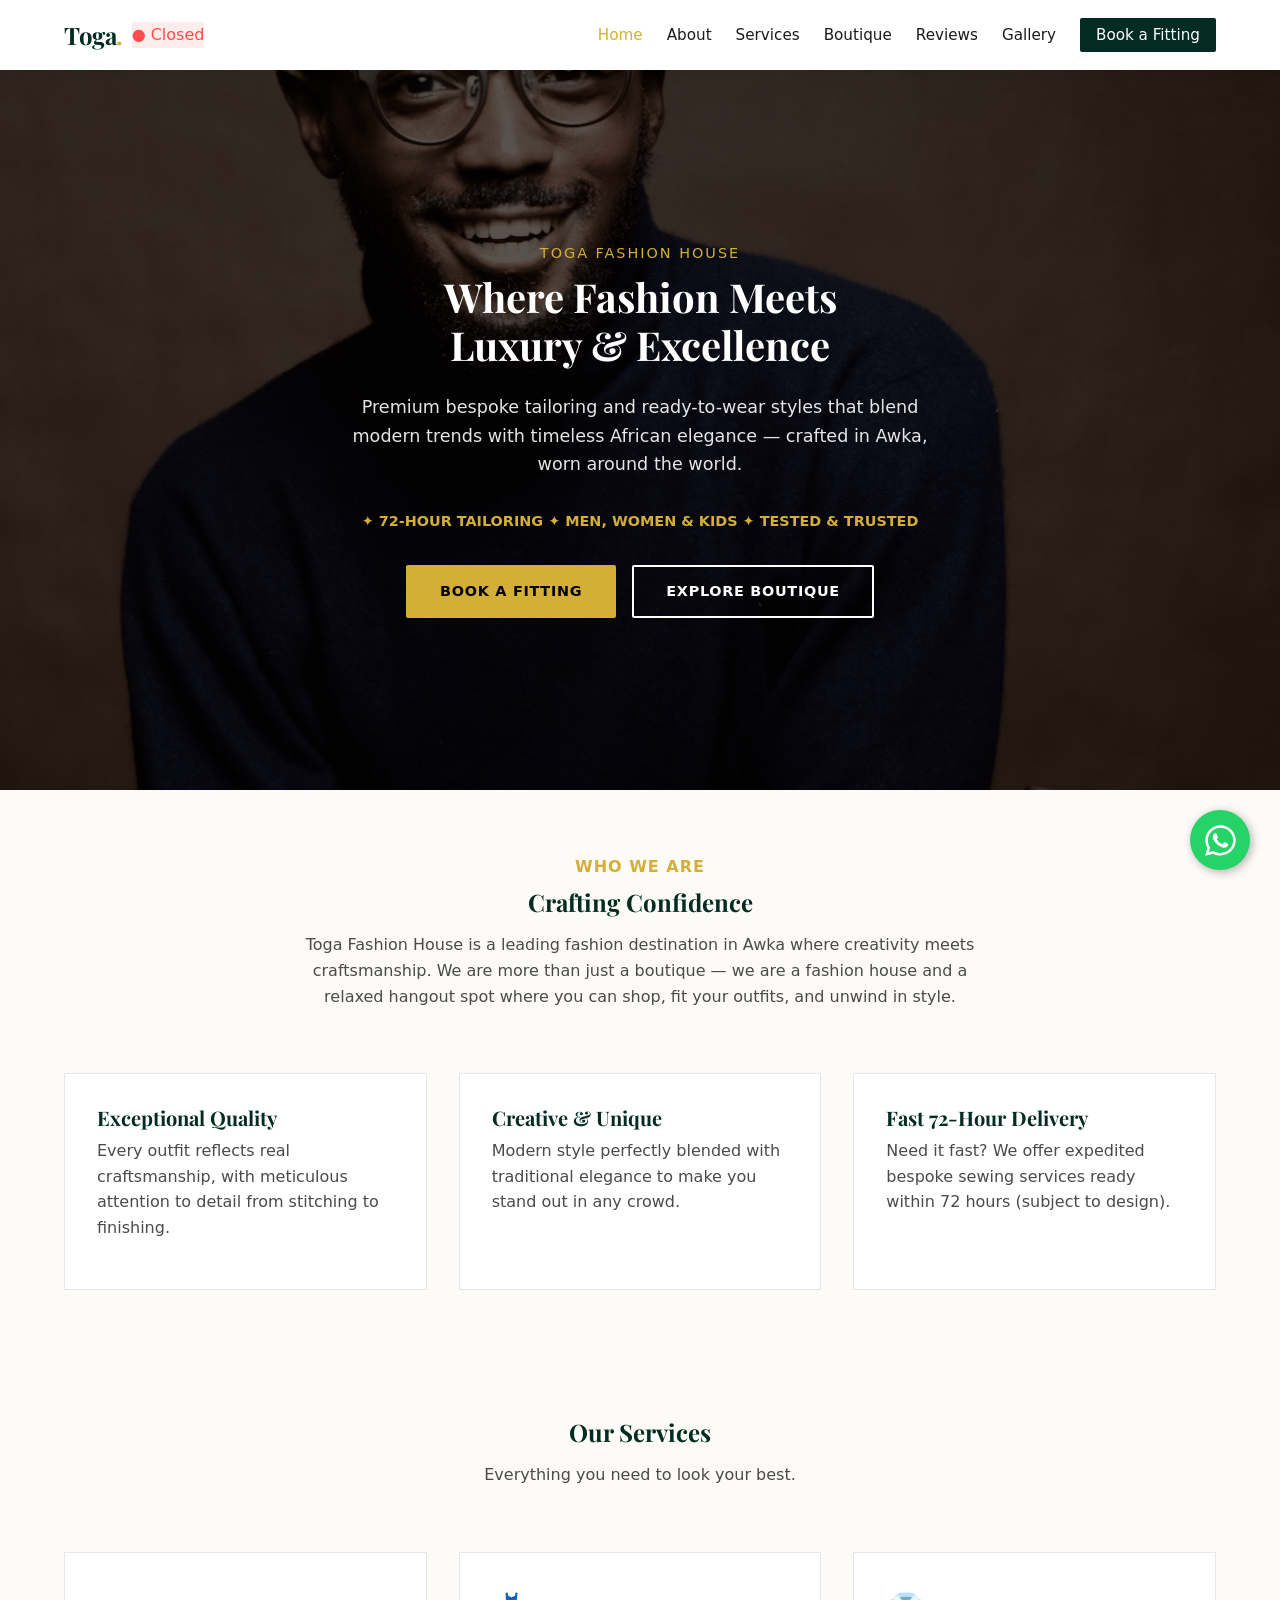
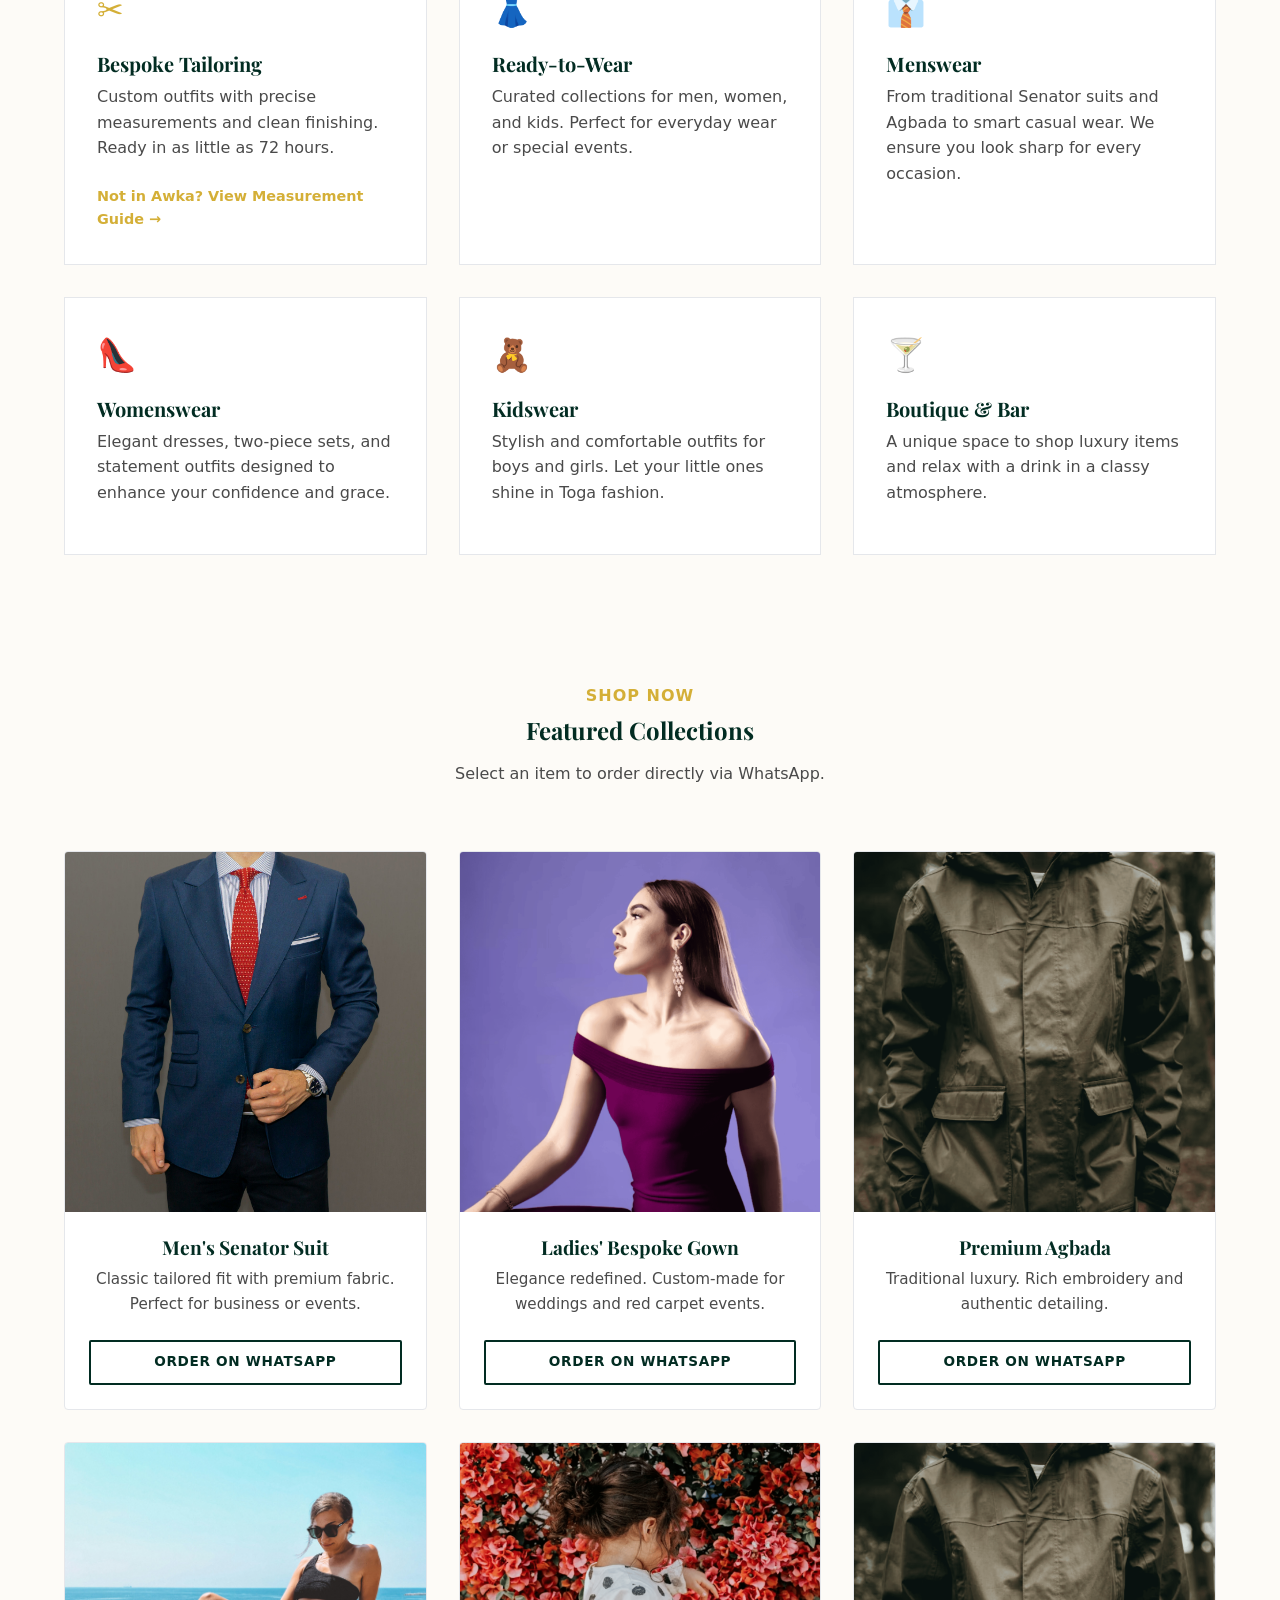
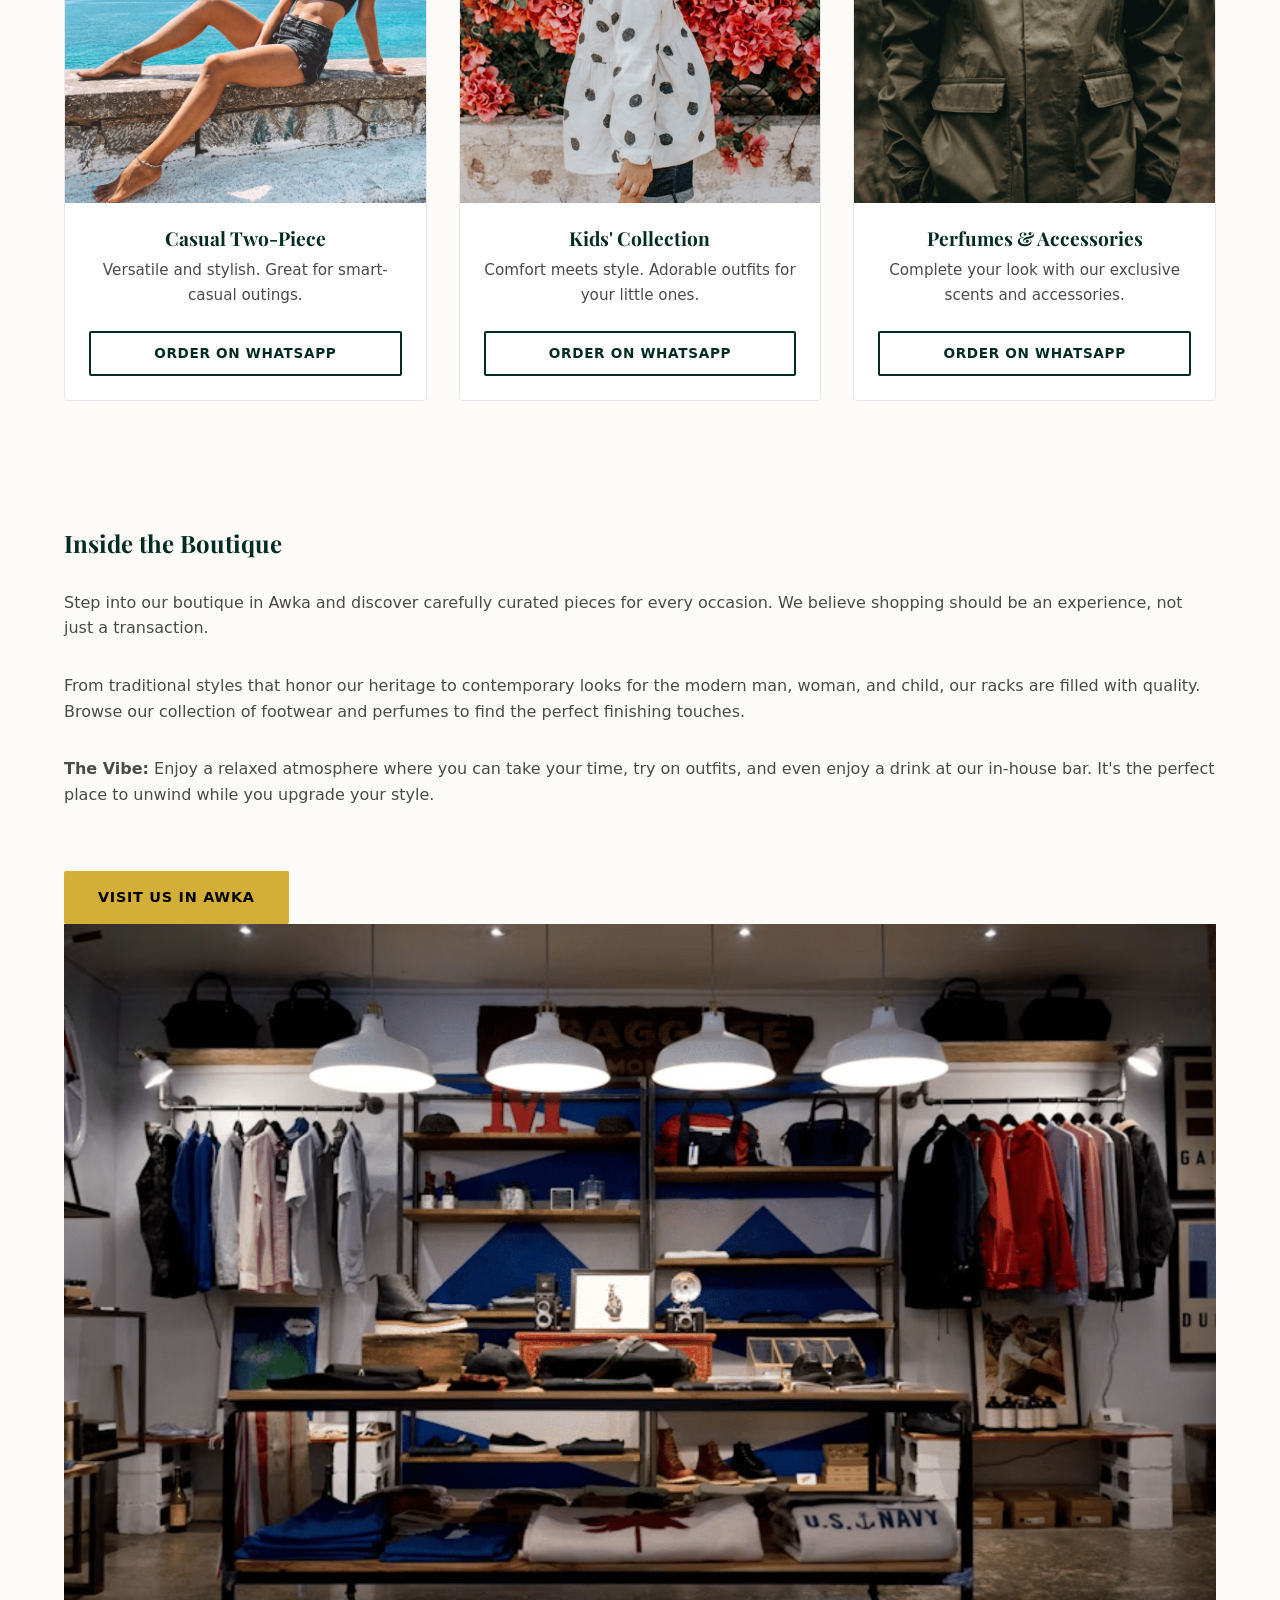
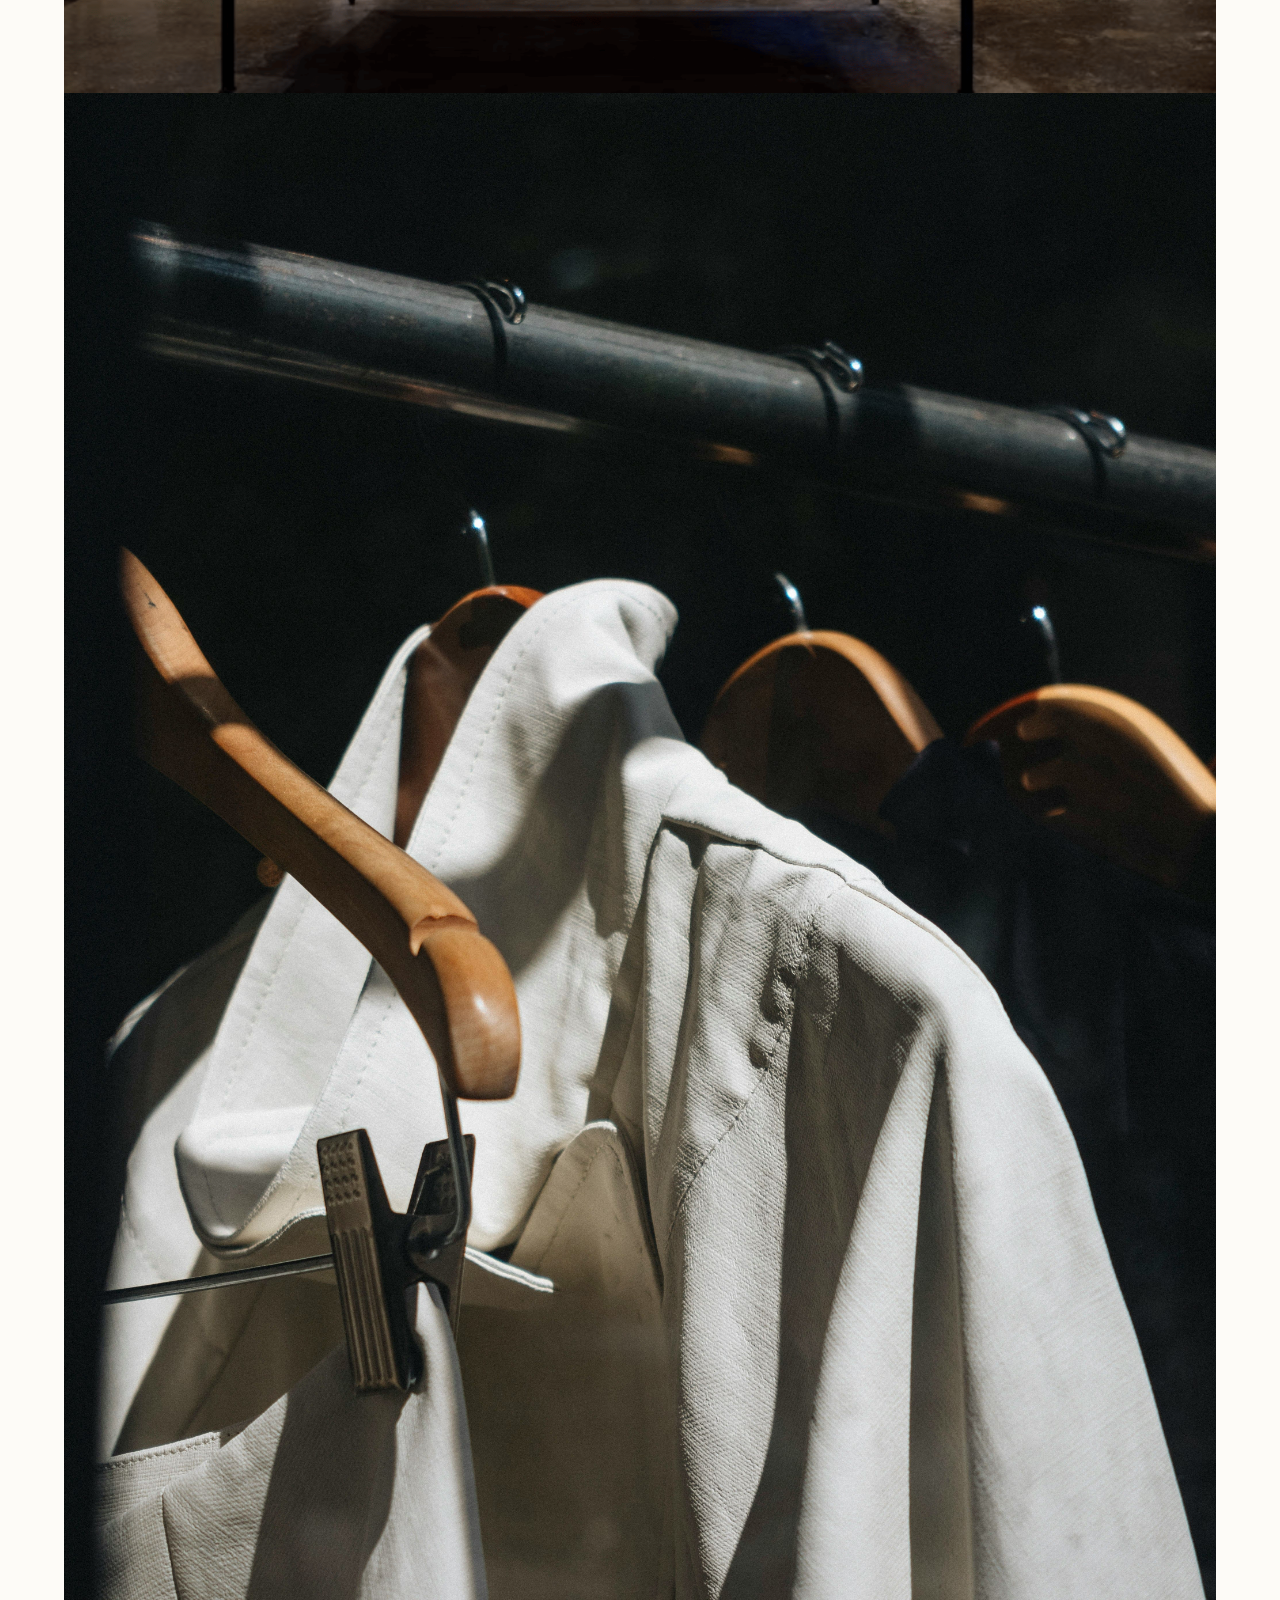
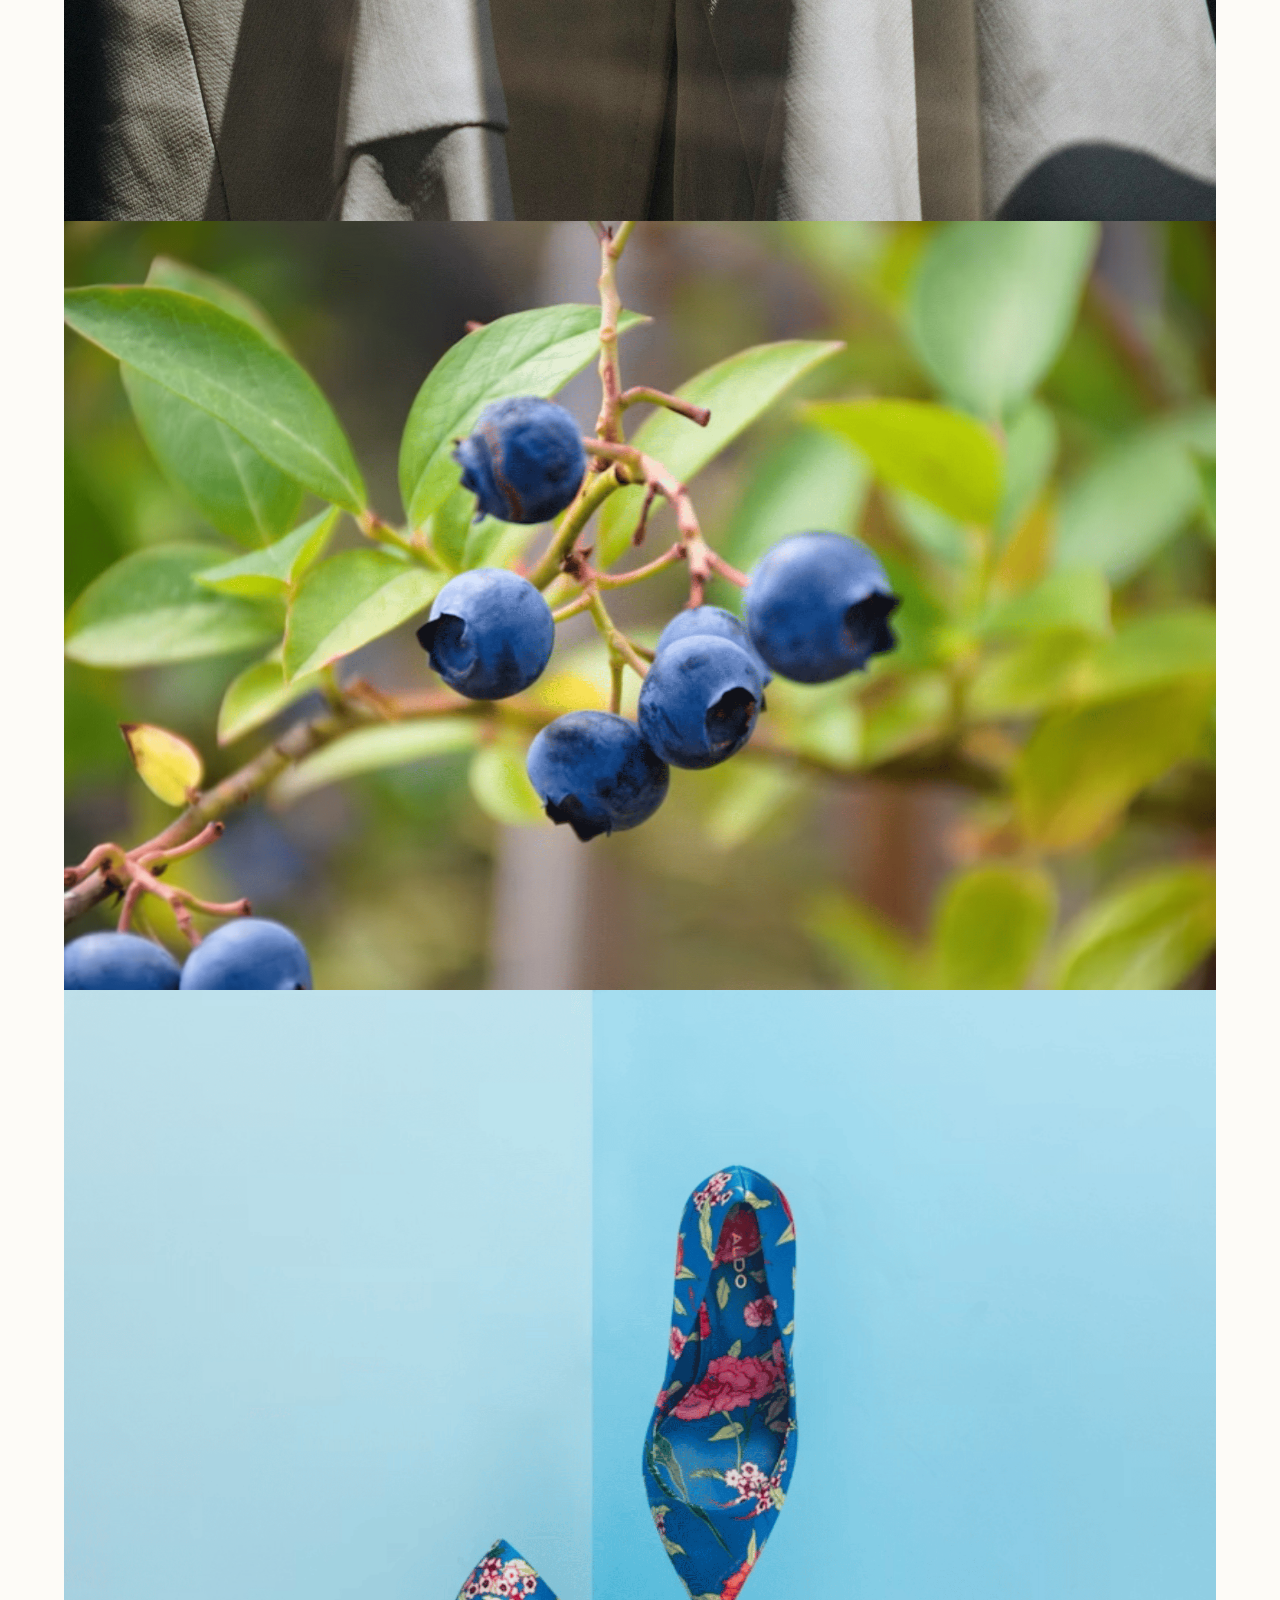
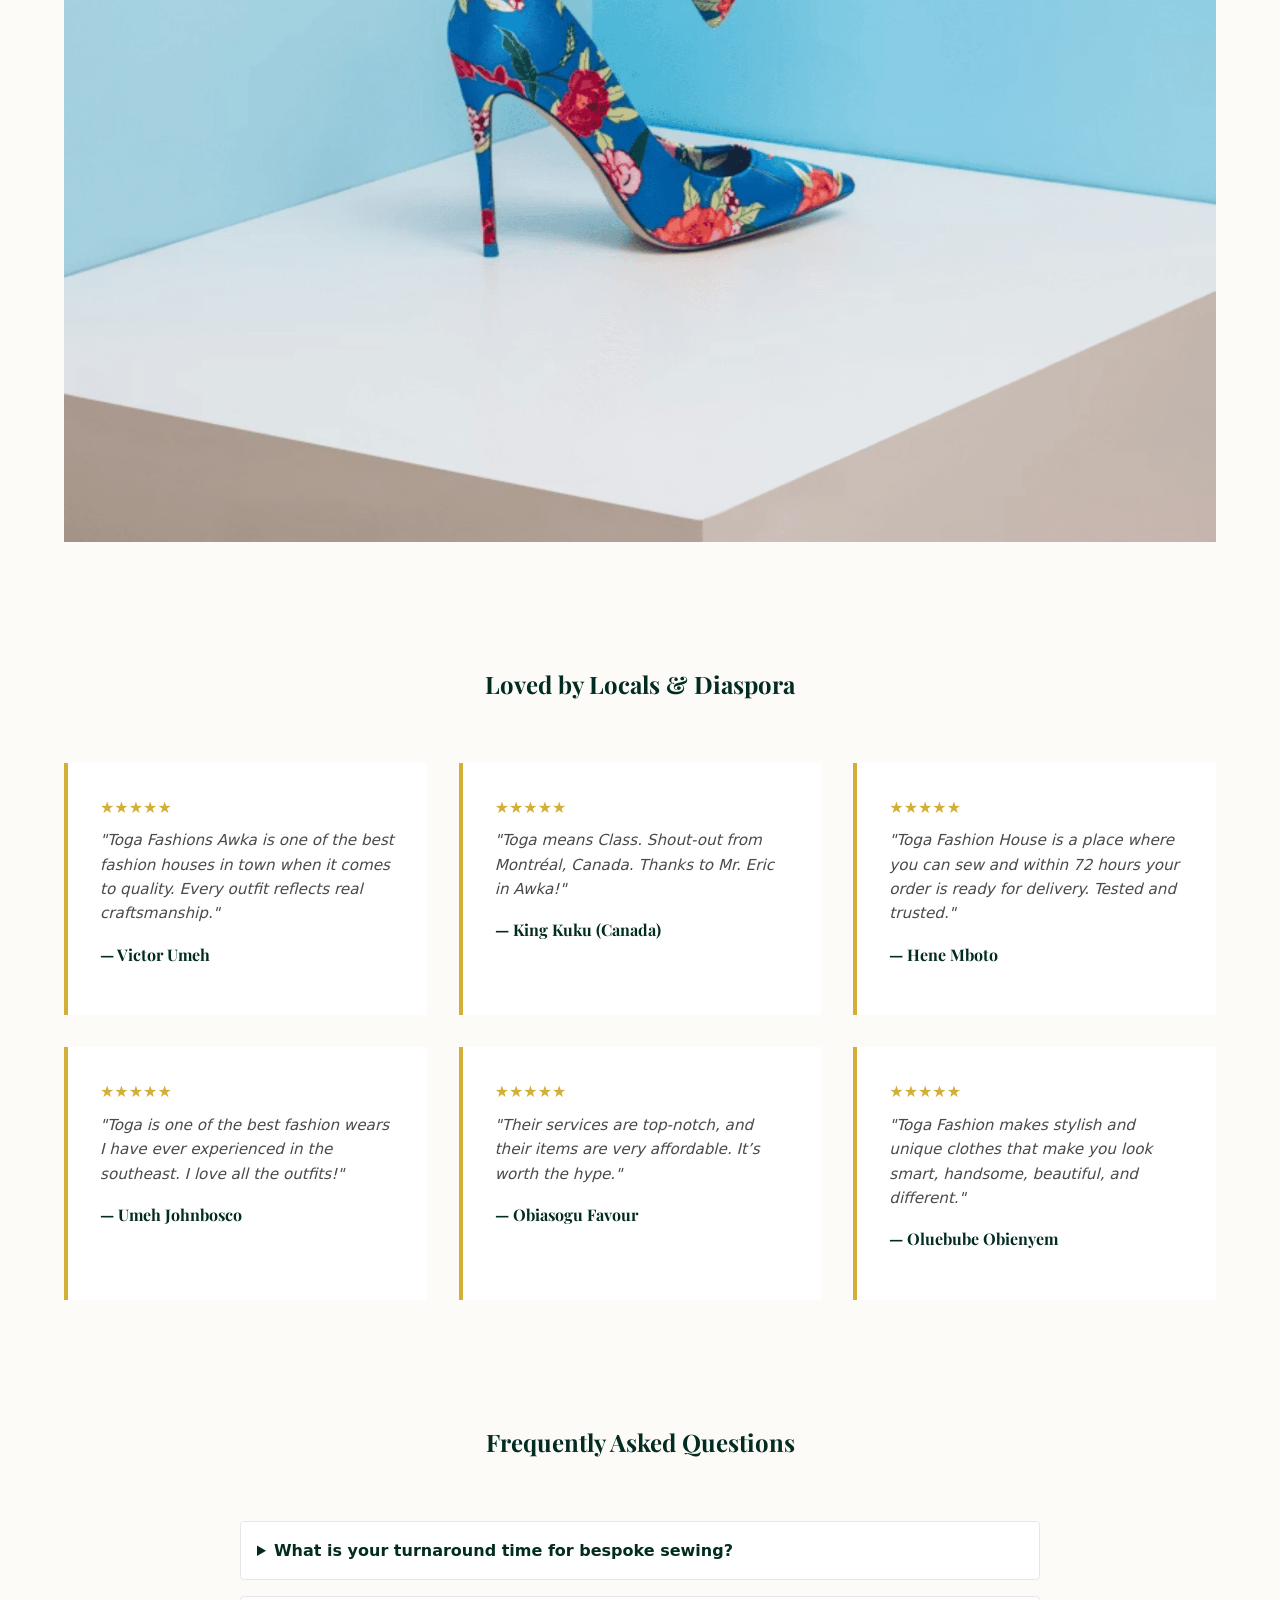
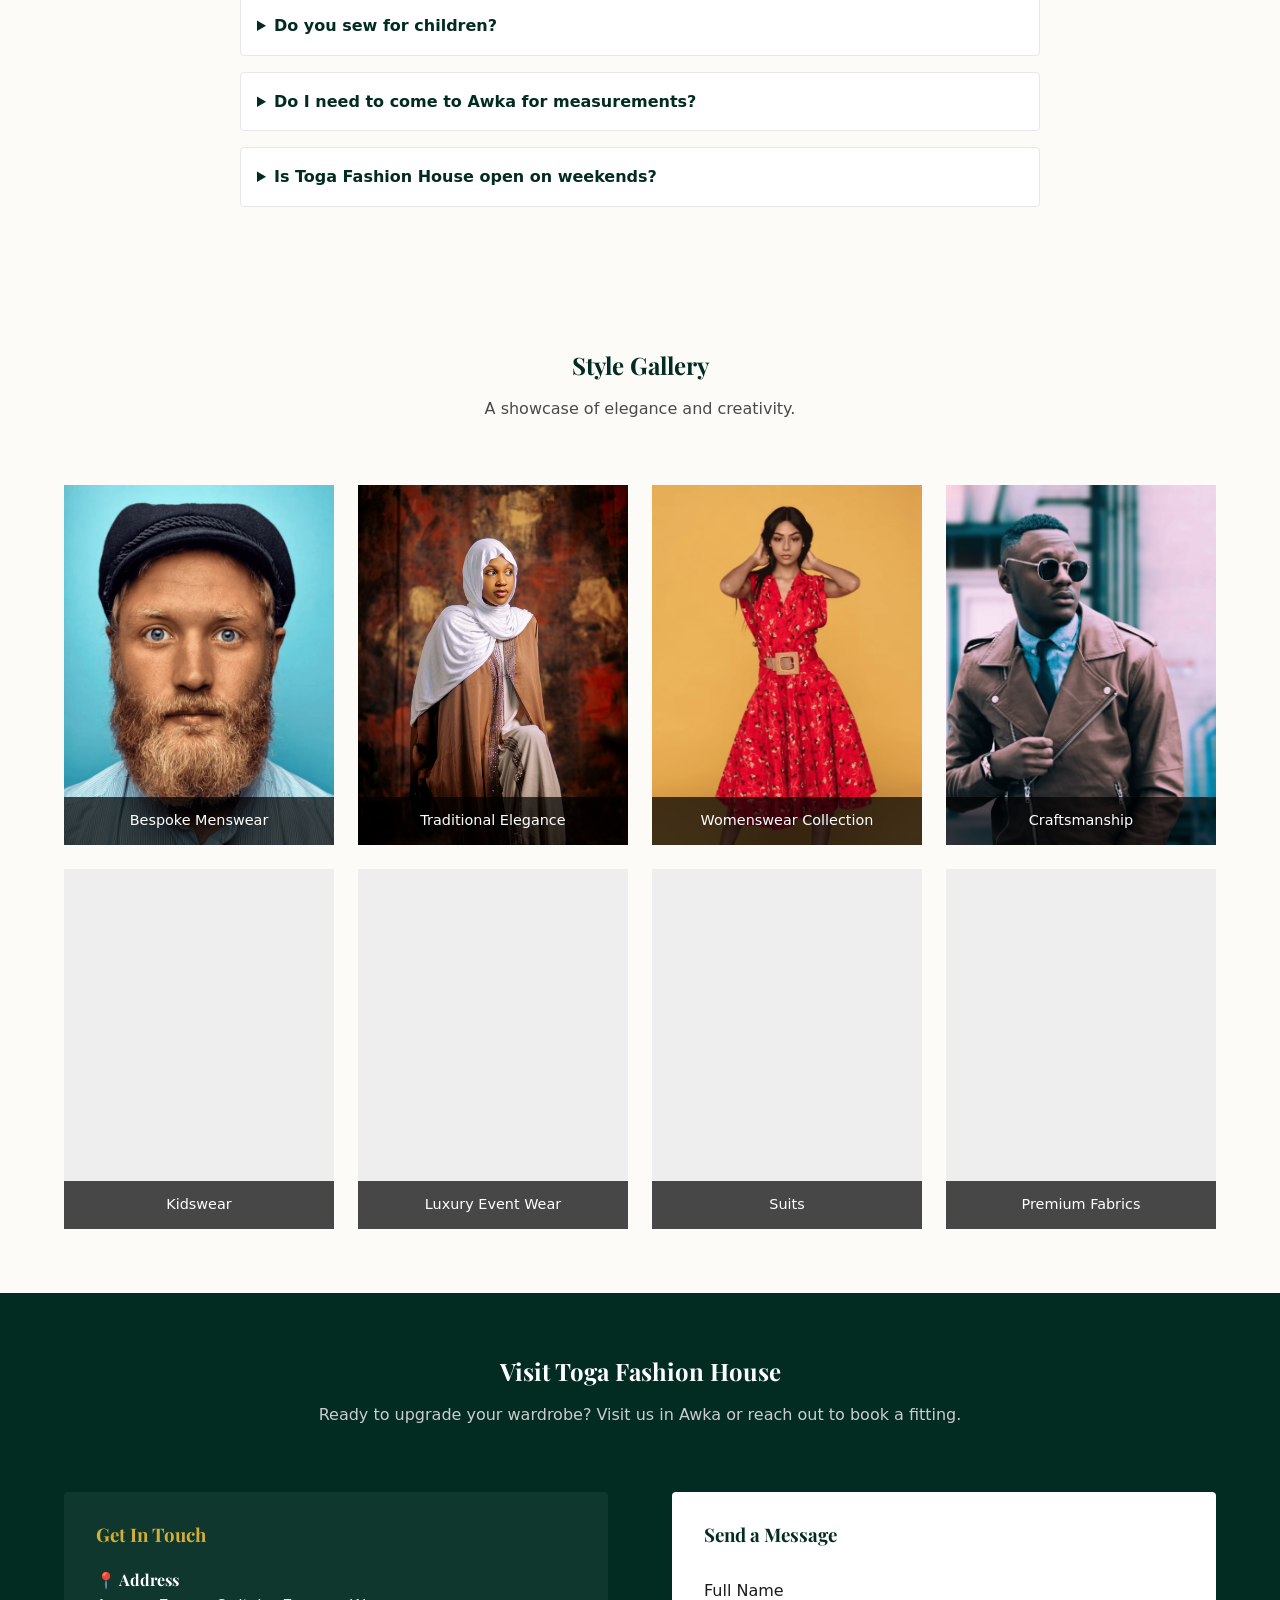
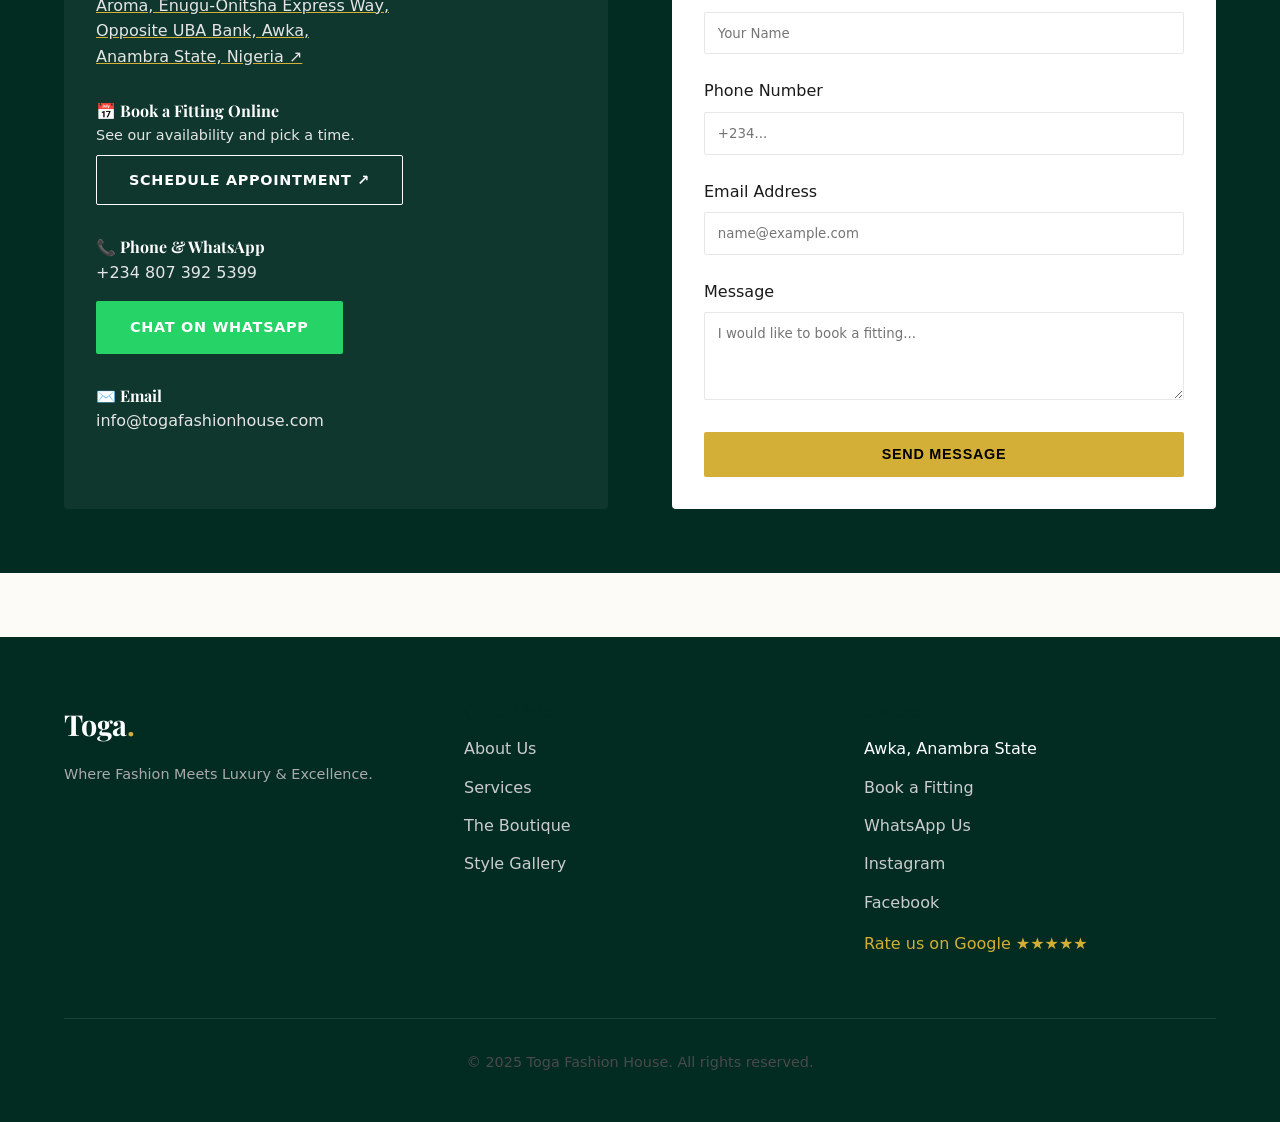
==== commit c1765e9a: "added files" ====
--- a/index.html
+++ b/index.html
@@ -1,23 +1,88 @@
 <!DOCTYPE html>
 <html lang="en">
 <head>
+    <!-- Google Analytics (Placeholder) -->
+    <script async src="https://www.googletagmanager.com/gtag/js?id=G-84QRVYH3ND"></script>
+    <script>
+      window.dataLayer = window.dataLayer || [];
+      function gtag(){dataLayer.push(arguments);}
+      gtag('js', new Date());
+
+      gtag('config', 'G-84QRVYH3ND');
+    </script>
+
     <meta charset="UTF-8">
     <meta name="viewport" content="width=device-width, initial-scale=1.0">
     <title>Toga Fashion House | Luxury Fashion in Awka</title>
     <meta name="description" content="Toga Fashion House: Where fashion meets luxury. Bespoke tailoring, ready-to-wear boutique, and a stylish bar in Awka, Anambra State.">
+    
+    <!-- Social Media Sharing (Open Graph) -->
+    <meta property="og:title" content="Toga Fashion House | Luxury Fashion in Awka">
+    <meta property="og:description" content="Where fashion meets luxury. Bespoke tailoring, ready-to-wear boutique, and bar in Awka. 72-hour delivery available.">
+    <meta property="og:image" content="https://images.unsplash.com/photo-1531384441138-2736e62e0919?auto=format&fit=crop&w=1200&q=80">
+    <meta property="og:url" content="https://togafashionhouse.com">
+    <meta property="og:type" content="website">
+    
+    <!-- Favicon Placeholder -->
+    <link rel="icon" href="favicon.png" type="image/x-icon">
     <!-- Google Fonts -->
     <link rel="preconnect" href="https://fonts.googleapis.com">
     <link rel="preconnect" href="https://fonts.gstatic.com" crossorigin>
     <link href="https://fonts.googleapis.com/css2?family=Playfair+Display:wght@400;700&family=Poppins:wght@300;400;500;600&display=swap" rel="stylesheet">
     <!-- Custom Styles -->
     <link rel="stylesheet" href="styles.css">
+
+    <!-- SEO Schema Markup (Digital ID Card) -->
+    <script type="application/ld+json">
+    {
+      "@context": "https://schema.org",
+      "@type": "FashionShop",
+      "name": "Toga Fashion House",
+      "image": "https://images.unsplash.com/photo-1531384441138-2736e62e0919?auto=format&fit=crop&w=1200&q=80",
+      "description": "Premium bespoke tailoring, ready-to-wear boutique, and bar in Awka, Anambra State. 72-hour delivery available.",
+      "address": {
+        "@type": "PostalAddress",
+        "streetAddress": "Aroma, Enugu-Onitsha Express Way, Opposite UBA Bank",
+        "addressLocality": "Awka",
+        "addressRegion": "Anambra",
+        "postalCode": "420102",
+        "addressCountry": "NG"
+      },
+      "url": "https://togafashionhouse.com",
+      "telephone": "+2348073925399",
+      "priceRange": "₦₦",
+      "openingHoursSpecification": [
+        {
+          "@type": "OpeningHoursSpecification",
+          "dayOfWeek": [
+            "Monday",
+            "Tuesday",
+            "Wednesday",
+            "Thursday",
+            "Friday",
+            "Saturday"
+          ],
+          "opens": "09:00",
+          "closes": "19:00"
+        }
+      ],
+      "sameAs": [
+        "https://instagram.com/togafashionhouse", 
+        "https://wa.me/2348073925399"
+      ]
+    }
+    </script>
 </head>
 <body>
 
     <!-- Header -->
     <header>
         <div class="nav-container">
-            <a href="#home" class="logo">Toga<span>.</span></a>
+            <div style="display: flex; align-items: center; gap: 10px;">
+                <a href="#home" class="logo">Toga<span>.</span></a>
+                <!-- 1. OPEN/CLOSED BADGE -->
+                <div id="shop-status" class="status-badge">Checking...</div>
+            </div>
             
             <!-- Mobile Toggle (Checkbox Hack) -->
             <input type="checkbox" id="nav-toggle">
@@ -101,6 +166,8 @@
                     <span class="icon-placeholder">✂️</span>
                     <h3>Bespoke Tailoring</h3>
                     <p>Custom outfits with precise measurements and clean finishing. Ready in as little as 72 hours.</p>
+                    <!-- 2. MEASUREMENT GUIDE LINK -->
+                    <a href="#" class="text-link-accent" target="_blank" style="display: inline-block; margin-top: 0.5rem; font-size: 0.9rem; font-weight: 600; color: var(--color-accent);">Not in Awka? View Measurement Guide &rarr;</a>
                 </div>
                 <div class="card">
                     <span class="icon-placeholder">👗</span>
@@ -131,7 +198,7 @@
         </div>
     </section>
 
-    <!-- Products Section -->
+    <!-- Featured Collections Section (Products) -->
     <section id="products" class="section">
         <div class="container">
             <div class="text-center mb-4">
@@ -144,7 +211,7 @@
                 <!-- Product 1 -->
                 <div class="product-card">
                     <div class="product-image">
-                        <img src="men.jpg" alt="Men's Senator Suit" loading="lazy">
+                        <img src="./Images/men.jpg" alt="Men's Senator Suit" loading="lazy">
                     </div>
                     <div class="product-info">
                         <h3>Men's Senator Suit</h3>
@@ -156,7 +223,7 @@
                 <!-- Product 2 -->
                 <div class="product-card">
                     <div class="product-image">
-                        <img src="lady.png" alt="Ladies' Bespoke Gown" loading="lazy">
+                        <img src="./Images/lady.png" alt="Ladies' Bespoke Gown" loading="lazy">
                     </div>
                     <div class="product-info">
                         <h3>Ladies' Bespoke Gown</h3>
@@ -168,7 +235,7 @@
                 <!-- Product 3 -->
                 <div class="product-card">
                     <div class="product-image">
-                        <img src="premium.png" alt="Premium Agbada" loading="lazy">
+                        <img src="./Images/premium.png" alt="Premium Agbada" loading="lazy">
                     </div>
                     <div class="product-info">
                         <h3>Premium Agbada</h3>
@@ -180,7 +247,7 @@
                 <!-- Product 4 -->
                 <div class="product-card">
                     <div class="product-image">
-                        <img src="casual.jpg" alt="Casual Two-Piece" loading="lazy">
+                        <img src="./Images/casual.jpg" alt="Casual Two-Piece" loading="lazy">
                     </div>
                     <div class="product-info">
                         <h3>Casual Two-Piece</h3>
@@ -192,7 +259,7 @@
                 <!-- Product 5 -->
                 <div class="product-card">
                     <div class="product-image">
-                        <img src="kid collection.png" alt="Kids' Collection" loading="lazy">
+                        <img src="./Images/kid collection.png" alt="Kids' Collection" loading="lazy">
                     </div>
                     <div class="product-info">
                         <h3>Kids' Collection</h3>
@@ -204,7 +271,7 @@
                 <!-- Product 6 -->
                 <div class="product-card">
                     <div class="product-image">
-                        <img src="perfume.jpg" alt="Perfumes & Accessories" loading="lazy">
+                        <img src="./Images/premium.png" alt="Perfumes & Accessories" loading="lazy">
                     </div>
                     <div class="product-info">
                         <h3>Perfumes & Accessories</h3>
@@ -239,10 +306,10 @@
 
                 <!-- Image Grid -->
                 <div class="boutique-images">
-                    <img src="boutique.png" alt="Boutique Interior" loading="lazy">
-                    <img src="cloth rack.jpg" alt="Clothing Racks" loading="lazy">
-                    <img src="grape.png" alt="Bar Setting" loading="lazy">
-                    <img src="foot.png" alt="Footwear" loading="lazy">
+                    <img src="./Images/boutique.png" alt="Boutique Interior" loading="lazy">
+                    <img src="./Images/cloth rack.jpg" alt="Clothing Racks" loading="lazy">
+                    <img src="./Images/grape.png" alt="Bar Setting" loading="lazy">
+                    <img src="./Images/shoe (1).png" alt="Footwear" loading="lazy">
                 </div>
 
             </div>
@@ -290,8 +357,38 @@
         </div>
     </section>
 
+    <!-- 3. NEW FAQ SECTION -->
+    <section class="section" style="background-color: var(--color-light);">
+        <div class="container">
+            <div class="text-center mb-4">
+                <h2>Frequently Asked Questions</h2>
+            </div>
+            <div class="faq-container" style="max-width: 800px; margin: 0 auto;">
+                <details style="margin-bottom: 1rem; padding: 1rem; background: white; border: 1px solid var(--color-border); border-radius: 4px; cursor: pointer;">
+                    <summary style="font-weight: 600; color: var(--color-primary);">What is your turnaround time for bespoke sewing?</summary>
+                    <p style="margin-top: 0.5rem; color: var(--color-gray);">Our standard delivery is about 2 weeks. However, we offer an Express Service where your outfit can be ready within 72 hours (subject to design complexity and workload).</p>
+                </details>
+                
+                <details style="margin-bottom: 1rem; padding: 1rem; background: white; border: 1px solid var(--color-border); border-radius: 4px; cursor: pointer;">
+                    <summary style="font-weight: 600; color: var(--color-primary);">Do you sew for children?</summary>
+                    <p style="margin-top: 0.5rem; color: var(--color-gray);">Yes! We have a dedicated kidswear line and also offer bespoke tailoring for boys and girls of all ages.</p>
+                </details>
+
+                <details style="margin-bottom: 1rem; padding: 1rem; background: white; border: 1px solid var(--color-border); border-radius: 4px; cursor: pointer;">
+                    <summary style="font-weight: 600; color: var(--color-primary);">Do I need to come to Awka for measurements?</summary>
+                    <p style="margin-top: 0.5rem; color: var(--color-gray);">It is best if you do, but it's not mandatory. We have a measurement guide you can follow to send us your measurements remotely. We have many clients in Canada and the UK who order this way.</p>
+                </details>
+
+                <details style="margin-bottom: 1rem; padding: 1rem; background: white; border: 1px solid var(--color-border); border-radius: 4px; cursor: pointer;">
+                    <summary style="font-weight: 600; color: var(--color-primary);">Is Toga Fashion House open on weekends?</summary>
+                    <p style="margin-top: 0.5rem; color: var(--color-gray);">Yes, we are open on Saturdays. Please check the 'Open Now' badge at the top of the page for our current status.</p>
+                </details>
+            </div>
+        </div>
+    </section>
+
     <!-- Gallery Section -->
-    <section id="gallery" class="section" style="background-color: var(--color-light);">
+    <section id="gallery" class="section">
         <div class="container">
             <div class="text-center mb-4">
                 <h2>Style Gallery</h2>
@@ -299,28 +396,36 @@
             </div>
             <div class="gallery-grid">
                 <div class="gallery-item">
-                    <img src="Menswear.png" alt="Bespoke Menswear" loading="lazy">
+                    <img src="./Images/Menswear.png" alt="Bespoke Menswear" loading="lazy">
                     <div class="gallery-caption">Bespoke Menswear</div>
                 </div>
                 <div class="gallery-item">
-                    <img src="elegance.jpg" alt="Traditional Elegance" loading="lazy">
+                    <img src="./Images/elegance.jpg" alt="Traditional Elegance" loading="lazy">
                     <div class="gallery-caption">Traditional Elegance</div>
                 </div>
                 <div class="gallery-item">
-                    <img src="women.png" alt="Womenswear Collection" loading="lazy">
+                    <img src="./Images/women.png" alt="Womenswear Collection" loading="lazy">
                     <div class="gallery-caption">Womenswear Collection</div>
                 </div>
                 <div class="gallery-item">
-                    <img src="Craftsmanship.png" alt="Fashion Detail" loading="lazy">
+                    <img src="./Images/Craftsmanship.png" alt="Fashion Detail" loading="lazy">
                     <div class="gallery-caption">Craftsmanship</div>
                 </div>
                 <div class="gallery-item">
-                    <img src="kids cloth.jpg" alt="Kidswear" loading="lazy">
+                    <img src="./Images/kids cloth.jpg" alt="Kidswear" loading="lazy">
                     <div class="gallery-caption">Kidswear</div>
                 </div>
                 <div class="gallery-item">
-                    <img src="Event Wear.png" alt="Luxury Event Wear" loading="lazy">
+                    <img src="./Images/Event Wear.png" alt="Luxury Event Wear" loading="lazy">
                     <div class="gallery-caption">Luxury Event Wear</div>
+                </div>
+                <div class="gallery-item">
+                    <img src="https://images.unsplash.com/photo-1560243563-062bfc001d68?ixlib=rb-1.2.1&auto=format&fit=crop&w=600&q=80" alt="Suits" loading="lazy">
+                    <div class="gallery-caption">Suits</div>
+                </div>
+                <div class="gallery-item">
+                    <img src="https://images.unsplash.com/photo-1479064555552-3ef4979f8908?ixlib=rb-1.2.1&auto=format&fit=crop&w=600&q=80" alt="Fabrics" loading="lazy">
+                    <div class="gallery-caption">Premium Fabrics</div>
                 </div>
             </div>
         </div>
@@ -342,7 +447,23 @@
                     
                     <div class="info-item mb-2">
                         <h4 style="color: white; margin-bottom: 0.2rem; font-size: 1rem;">📍 Address</h4>
-                        <p style="color: #e5e5e5; margin-bottom: 1rem;">No. 24 Zik Avenue, Awka<br>Anambra State, Nigeria</p>
+                        <!-- 4. SMART MAP LINK -->
+                        <p style="margin-bottom: 1rem;">
+                            <a href="https://www.google.com/maps/dir/?api=1&destination=Enugu+Onitsha+Express+Way+Opposite+UBA+Bank+Awka+Anambra" target="_blank" style="color: #e5e5e5; text-decoration: underline; text-decoration-color: var(--color-accent);">
+                                Aroma, Enugu-Onitsha Express Way,<br>Opposite UBA Bank, Awka,<br>Anambra State, Nigeria ↗
+                            </a>
+                        </p>
+                    </div>
+
+                    <div class="info-item mb-2">
+                        <h4 style="color: white; margin-bottom: 0.2rem; font-size: 1rem;">📅 Book a Fitting Online</h4>
+                        <p style="color: #e5e5e5; font-size: 0.9rem; margin-bottom: 0.5rem;">See our availability and pick a time.</p>
+                        <div style="margin-top: 0.5rem; margin-bottom: 1.5rem;">
+                            <!-- CALENDLY BUTTON -->
+                            <a href="https://calendly.com/" target="_blank" rel="noopener" class="btn btn-secondary" style="border: 1px solid white; color: white;">
+                                Schedule Appointment ↗
+                            </a>
+                        </div>
                     </div>
 
                     <div class="info-item mb-2">
@@ -365,7 +486,8 @@
                 <!-- Contact Form -->
                 <div class="contact-form" style="background: white; padding: 2rem; border-radius: 4px; color: var(--color-dark);">
                     <h3 class="mb-2">Send a Message</h3>
-                    <form action="#" method="post">
+                    <!-- Formspree Placeholder: Replace 'https://formspree.io/f/YOUR_ID' -->
+                    <form action="https://formspree.io/f/xeeolvoy" method="post">
                         <div class="form-group">
                             <label for="name">Full Name</label>
                             <input type="text" id="name" name="name" class="form-control" placeholder="Your Name" required>
@@ -375,6 +497,10 @@
                             <input type="tel" id="phone" name="phone" class="form-control" placeholder="+234..." required>
                         </div>
                         <div class="form-group">
+                            <label for="email">Email Address</label>
+                            <input type="email" id="email" name="email" class="form-control" placeholder="name@example.com" required>
+                        </div>
+                        <div class="form-group">
                             <label for="message">Message</label>
                             <textarea id="message" name="message" rows="4" class="form-control" placeholder="I would like to book a fitting..." required></textarea>
                         </div>
@@ -408,6 +534,10 @@
                         <li>Awka, Anambra State</li>
                         <li><a href="#contact">Book a Fitting</a></li>
                         <li><a href="https://wa.me/2348073925399" target="_blank" rel="noopener">WhatsApp Us</a></li>
+                        <li><a href="https://instagram.com" target="_blank" rel="noopener">Instagram</a></li>
+                        <li><a href="https://facebook.com" target="_blank" rel="noopener">Facebook</a></li>
+                        <!-- 5. RATE US LINK -->
+                        <li style="margin-top: 1rem;"><a href="https://www.google.com/maps/search/?api=1&query=Toga+Fashion+House+Awka" target="_blank" style="color: var(--color-accent);">Rate us on Google ★★★★★</a></li>
                     </ul>
                 </div>
             </div>
@@ -417,8 +547,15 @@
         </div>
     </footer>
 
+    <!-- Floating WhatsApp Button -->
+    <a href="https://wa.me/2348073925399" class="whatsapp-float" target="_blank" rel="noopener">
+        <!-- SVG Icon for WhatsApp -->
+        <svg xmlns="http://www.w3.org/2000/svg" viewBox="0 0 448 512"><!--! Font Awesome Pro 6.4.0 by @fontawesome - https://fontawesome.com License - https://fontawesome.com/license (Commercial License) Copyright 2023 Fonticons, Inc. --><path d="M380.9 97.1C339 55.1 283.2 32 223.9 32c-122.4 0-222 99.6-222 222 0 39.1 10.2 77.3 29.6 111L0 480l117.7-30.9c32.4 17.7 68.9 27 106.1 27h.1c122.3 0 224.1-99.6 224.1-222 0-59.3-25.2-115-67.1-157zm-157 341.6c-33.2 0-65.7-8.9-94-25.7l-6.7-4-69.8 18.3L72 359.2l-4.4-7c-18.5-29.4-28.2-63.3-28.2-98.2 0-101.7 82.8-184.5 184.6-184.5 49.3 0 95.6 19.2 130.4 54.1 34.8 34.9 56.2 81.2 56.1 130.5 0 101.8-84.9 184.6-186.6 184.6zm101.2-138.2c-5.5-2.8-32.8-16.2-37.9-18-5.1-1.9-8.8-2.8-12.5 2.8-3.7 5.6-14.3 18-17.6 21.8-3.2 3.7-6.5 4.2-12 1.4-32.6-16.3-54-29.1-75.5-66-5.7-9.8 5.7-9.1 16.3-30.3 1.8-3.7 .9-6.9-.5-9.7-1.4-2.8-12.5-30.1-17.1-41.2-4.5-10.8-9.1-9.3-12.5-9.5-3.2-.2-6.9-.2-10.6-.2-3.7 0-9.7 1.4-14.8 6.9-5.1 5.6-19.4 19-19.4 46.3 0 27.3 19.9 53.7 22.6 57.4 2.8 3.7 39.1 59.7 94.8 83.8 35.2 15.2 49 16.5 66.6 13.9 10.7-1.6 32.8-13.4 37.4-26.4 4.6-13 4.6-24.1 3.2-26.4-1.3-2.5-5-3.9-10.5-6.6z"/></svg>
+    </a>
+
+<!-- Javascript for Mobile Toggle and Shop Status -->
 <script>
-    // Mobile Menu Auto-Close Logic
+    // 1. Mobile Menu Auto-Close Logic
     const navLinks = document.querySelectorAll('nav a');
     const navCheckbox = document.getElementById('nav-toggle');
 
@@ -428,6 +565,46 @@
             navCheckbox.checked = false;
         });
     });
+
+    // 2. Open/Closed Status Logic
+    function updateShopStatus() {
+        const statusElement = document.getElementById('shop-status');
+        const now = new Date();
+        
+        // Convert current time to West Africa Time (WAT) - UTC+1
+        const utc = now.getTime() + (now.getTimezoneOffset() * 60000);
+        const watOffset = 1 * 60 * 60 * 1000;
+        const watTime = new Date(utc + watOffset);
+
+        const day = watTime.getDay(); // 0 is Sunday, 1 is Monday...
+        const hour = watTime.getHours();
+
+        // Logic: Open Mon-Sat (1-6) from 9 AM to 7 PM (19:00)
+        // Closed on Sunday (0)
+        let isOpen = false;
+
+        if (day >= 1 && day <= 6) { // Mon-Sat
+            if (hour >= 9 && hour < 19) {
+                isOpen = true;
+            }
+        }
+
+        if (isOpen) {
+            statusElement.innerText = "● Open Now";
+            statusElement.style.color = "#25D366"; // Green
+            statusElement.style.borderColor = "#25D366";
+            statusElement.style.backgroundColor = "rgba(37, 211, 102, 0.1)";
+        } else {
+            statusElement.innerText = "● Closed";
+            statusElement.style.color = "#ff4d4d"; // Red
+            statusElement.style.borderColor = "#ff4d4d";
+            statusElement.style.backgroundColor = "rgba(255, 77, 77, 0.1)";
+        }
+    }
+
+    // Run immediately and then every minute
+    updateShopStatus();
+    setInterval(updateShopStatus, 60000);
 </script>
 </body>
-</html>
+</html>
--- a/styles.css
+++ b/styles.css
@@ -286,7 +286,7 @@
   /* Fallback color */
   background-color: var(--color-primary);
   /* Gradient overlay + Image placeholder */
-  background: linear-gradient(rgba(0,0,0,0.6), rgba(0,0,0,0.6)), url('https://images.unsplash.com/photo-1531384441138-2736e62e0919?auto=format&fit=crop&w=1200&q=80');
+  background: linear-gradient(rgba(0,0,0,0.6), rgba(0,0,0,0.6)), url('./Images/hero\ b.png');
   background-size: cover;
   background-position: center;
   color: white;
@@ -452,4 +452,48 @@
 @media (max-width: 768px) {
   .hero h1 { font-size: 2rem; }
   .section { padding: 3rem 0; }
+}
+
+/* --- Floating WhatsApp Button --- */
+.whatsapp-float {
+  position: fixed;
+  bottom: 30px;
+  right: 30px;
+  width: 60px;
+  height: 60px;
+  background-color: #25D366;
+  color: #FFF;
+  border-radius: 50px;
+  text-align: center;
+  font-size: 30px;
+  box-shadow: 2px 2px 10px rgba(0,0,0,0.3);
+  z-index: 10000;
+  display: flex;
+  align-items: center;
+  justify-content: center;
+  transition: transform 0.3s ease;
+  text-decoration: none; /* overrides default link underline */
+}
+
+.whatsapp-float:hover {
+  transform: scale(1.1);
+  background-color: #128C7E;
+  color: #FFF; /* ensure icon stays white */
+}
+
+.whatsapp-float svg {
+  width: 35px;
+  height: 35px;
+  fill: white;
+}
+
+/* Add a little pulse animation to draw attention */
+@keyframes pulse-green {
+  0% { transform: scale(1); box-shadow: 0 0 0 0 rgba(37, 211, 102, 0.7); }
+  70% { transform: scale(1.05); box-shadow: 0 0 0 10px rgba(37, 211, 102, 0); }
+  100% { transform: scale(1); box-shadow: 0 0 0 0 rgba(37, 211, 102, 0); }
+}
+
+.whatsapp-float {
+  animation: pulse-green 2s infinite;
 }
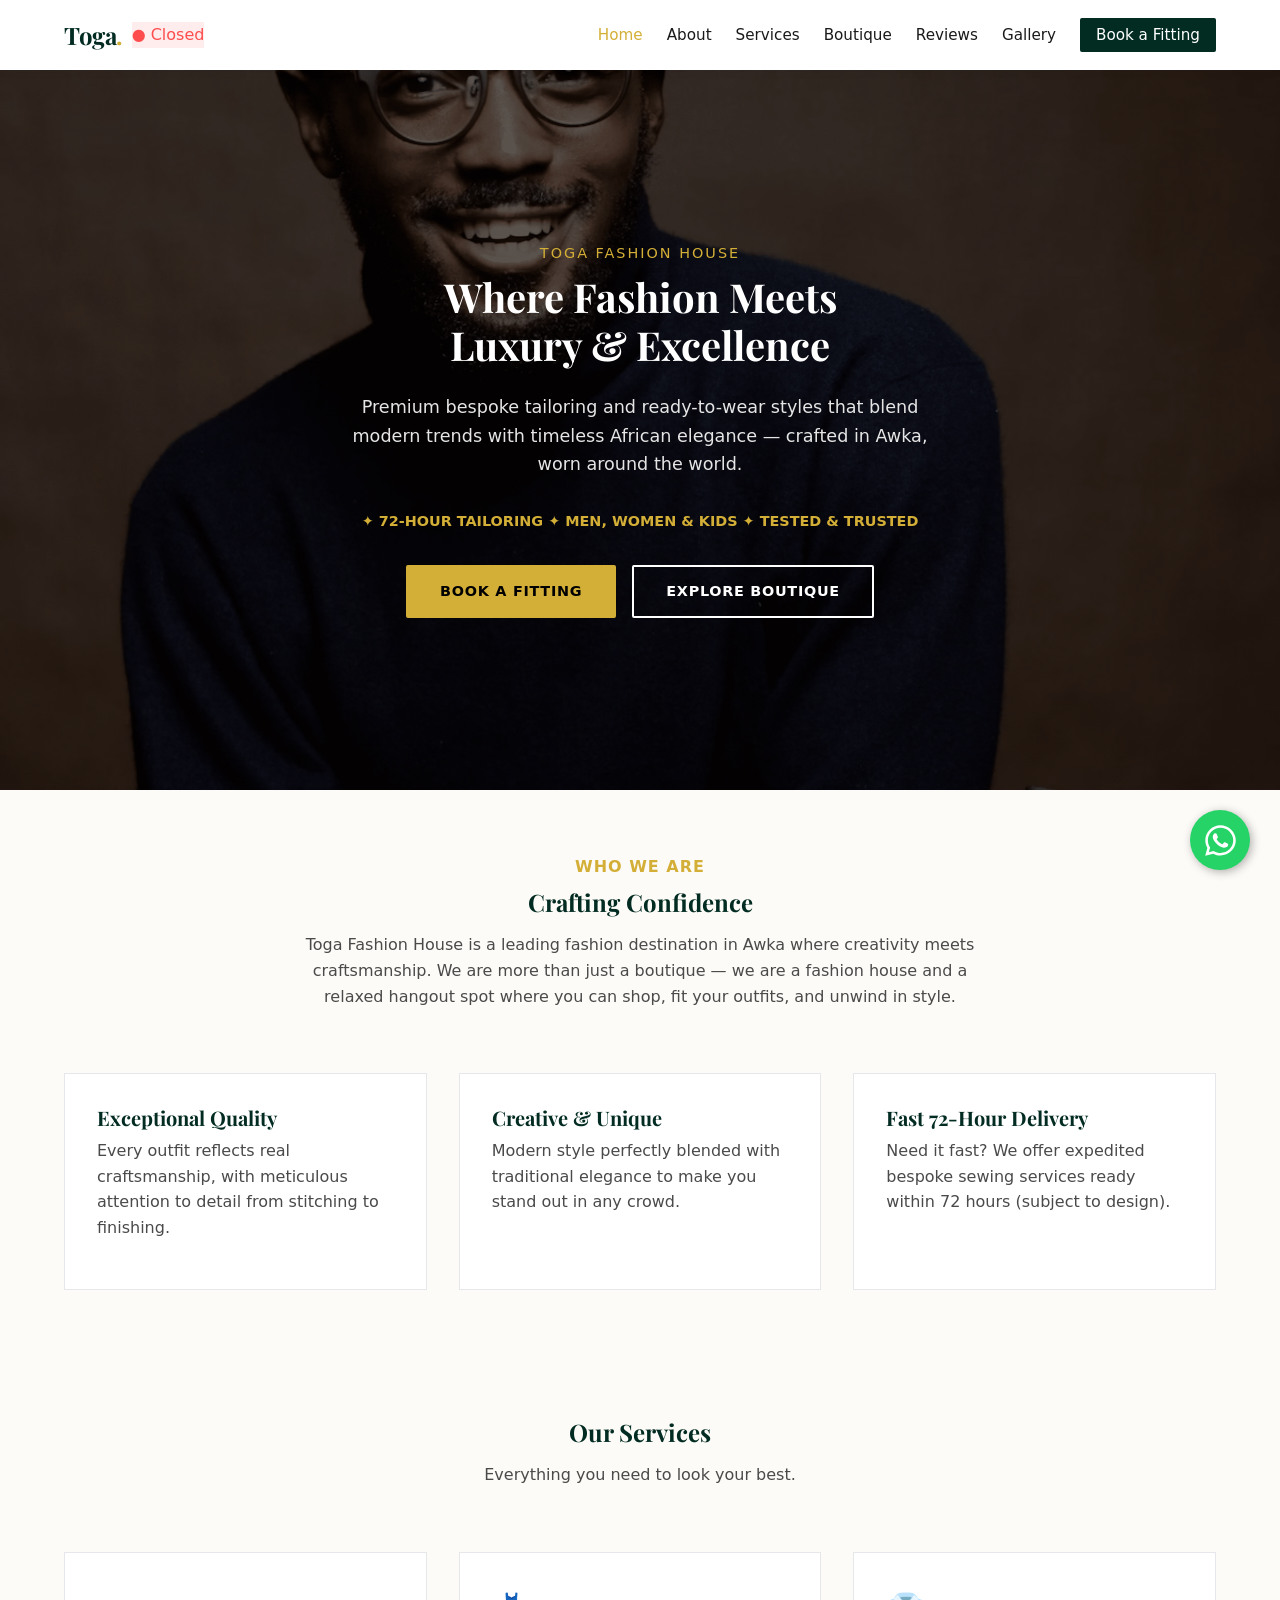
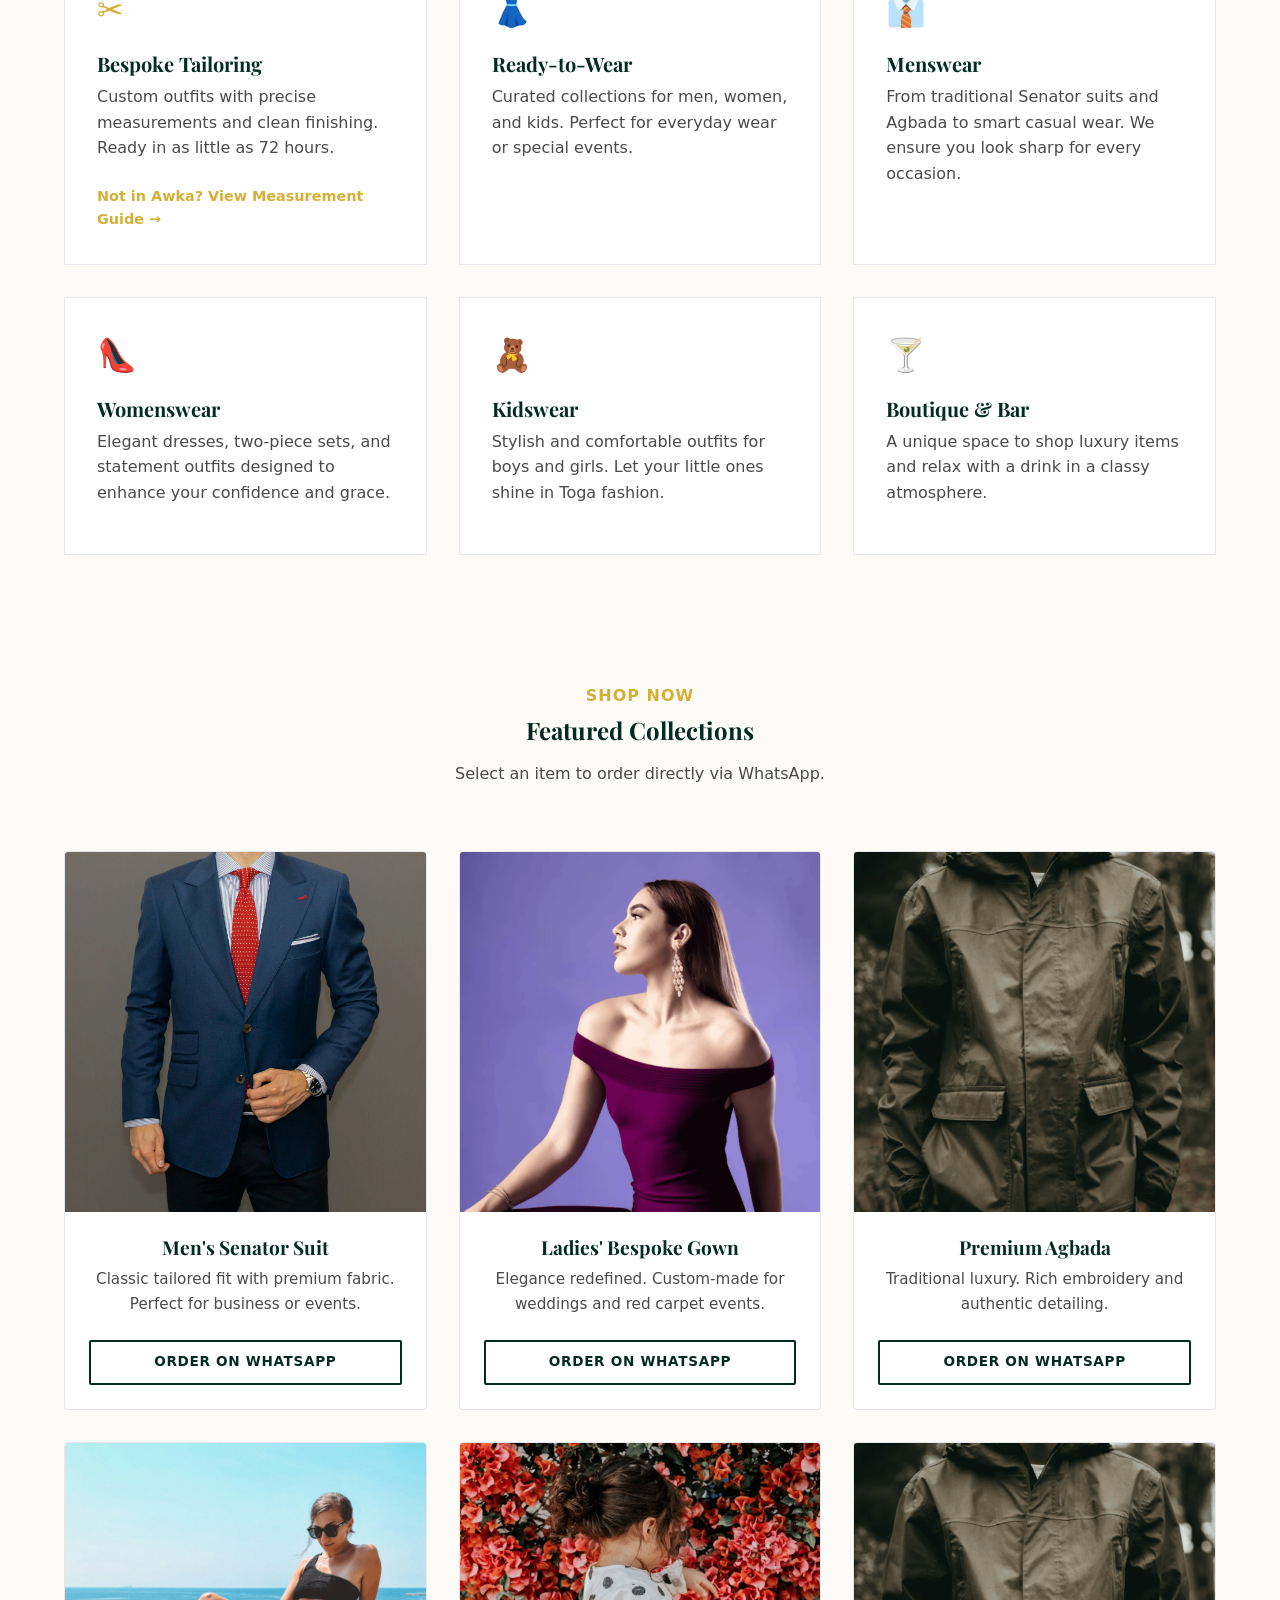
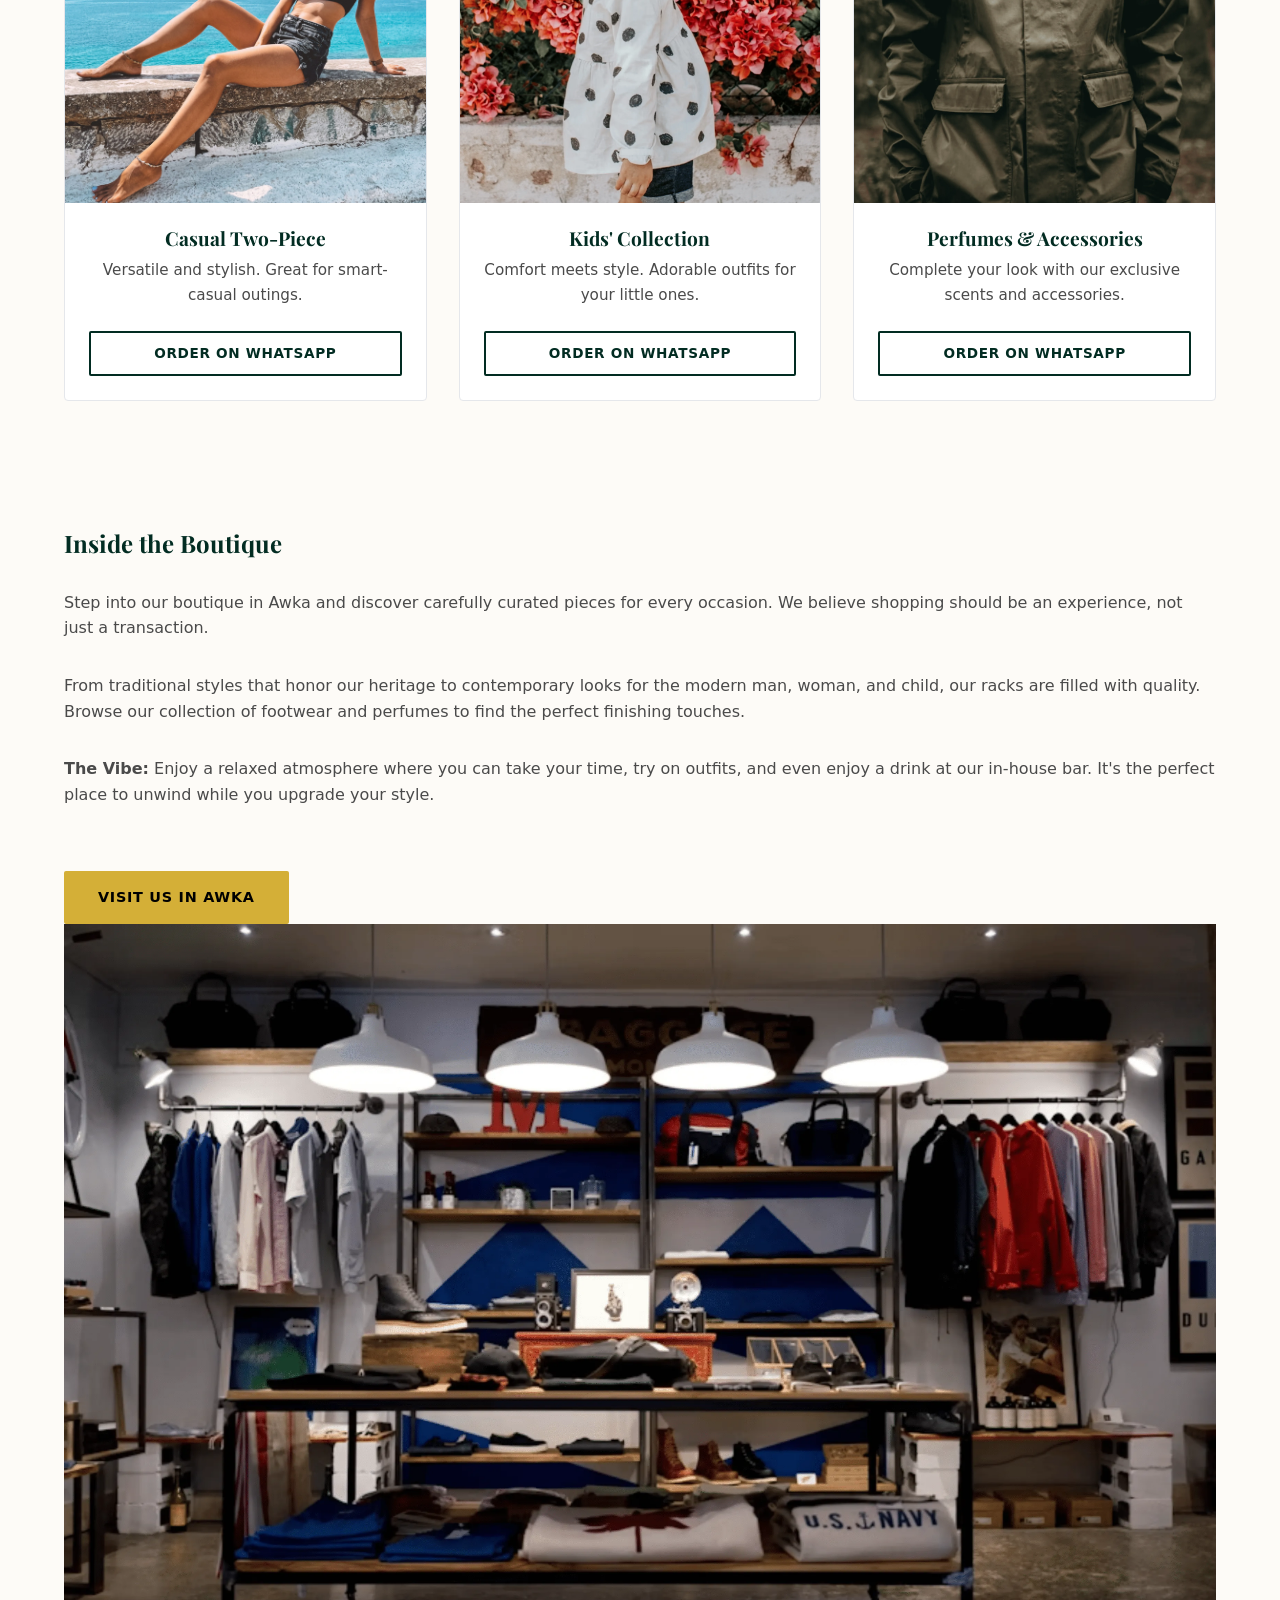
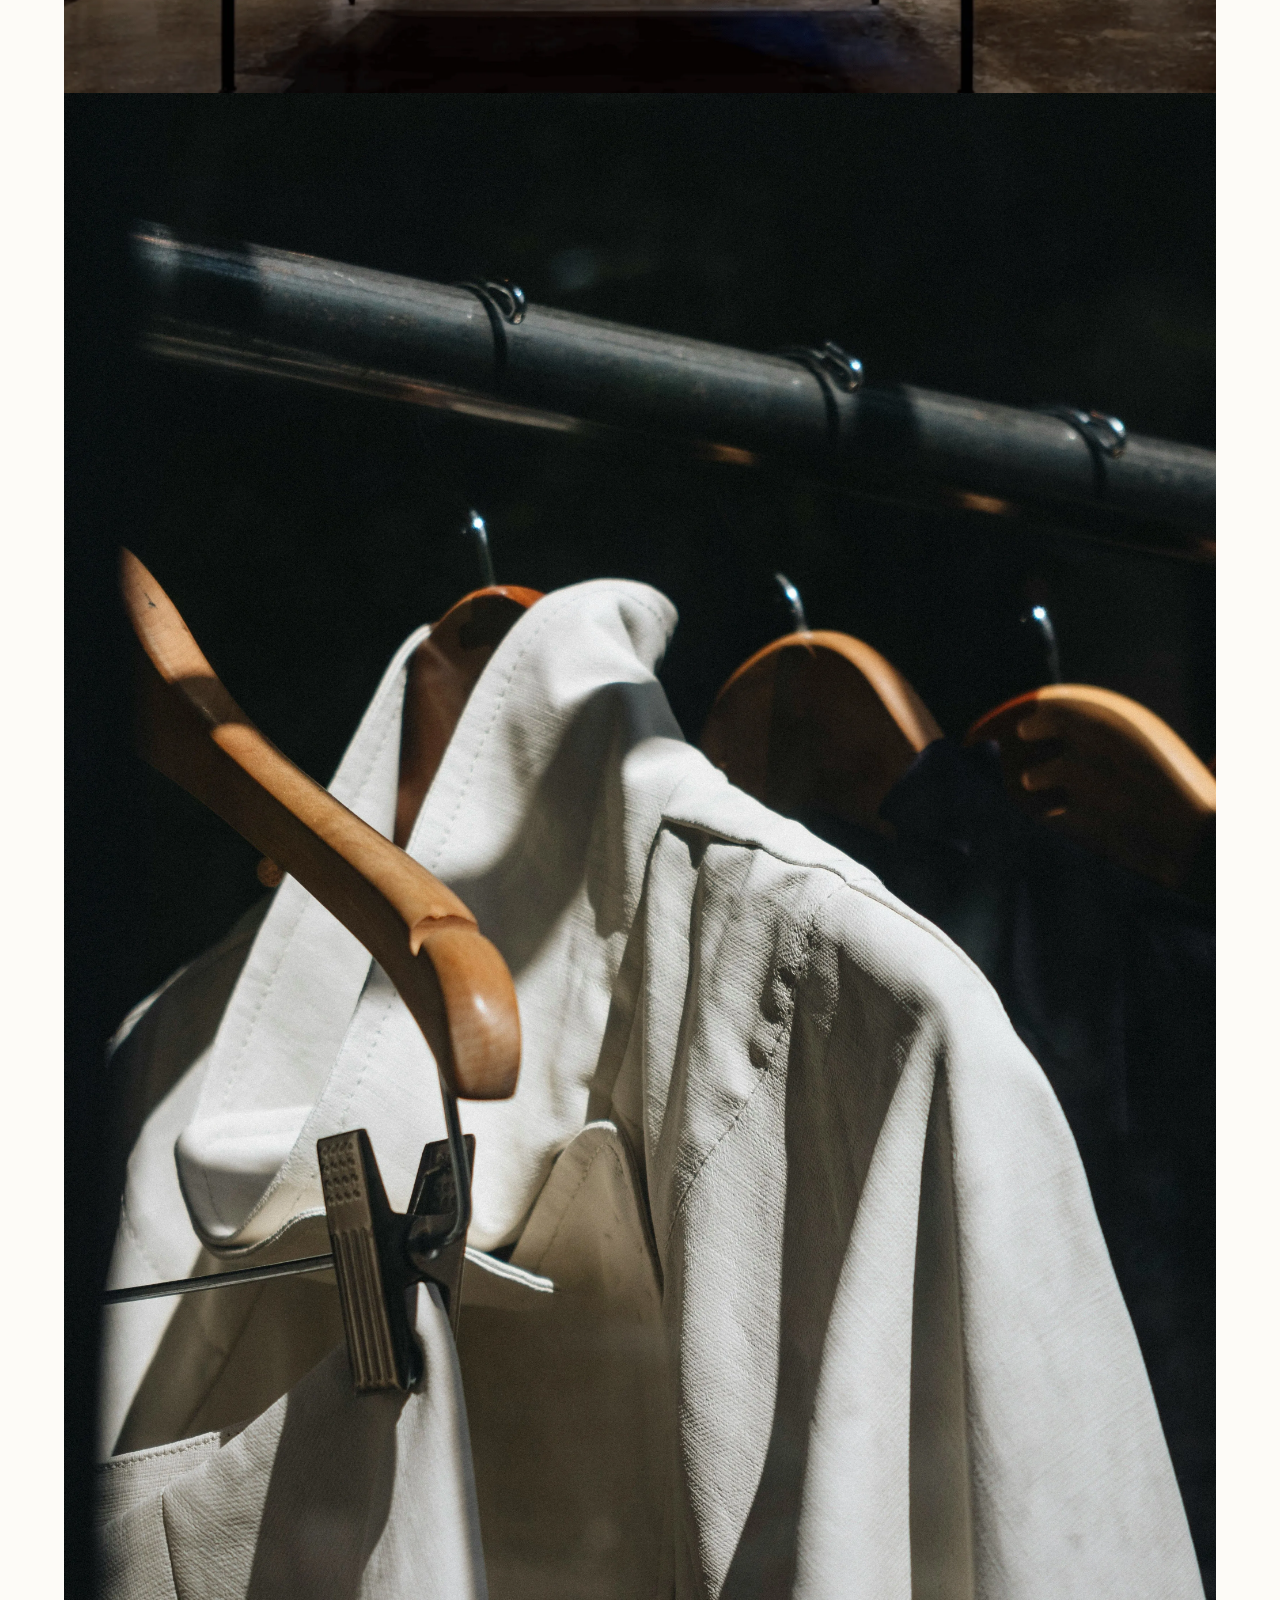
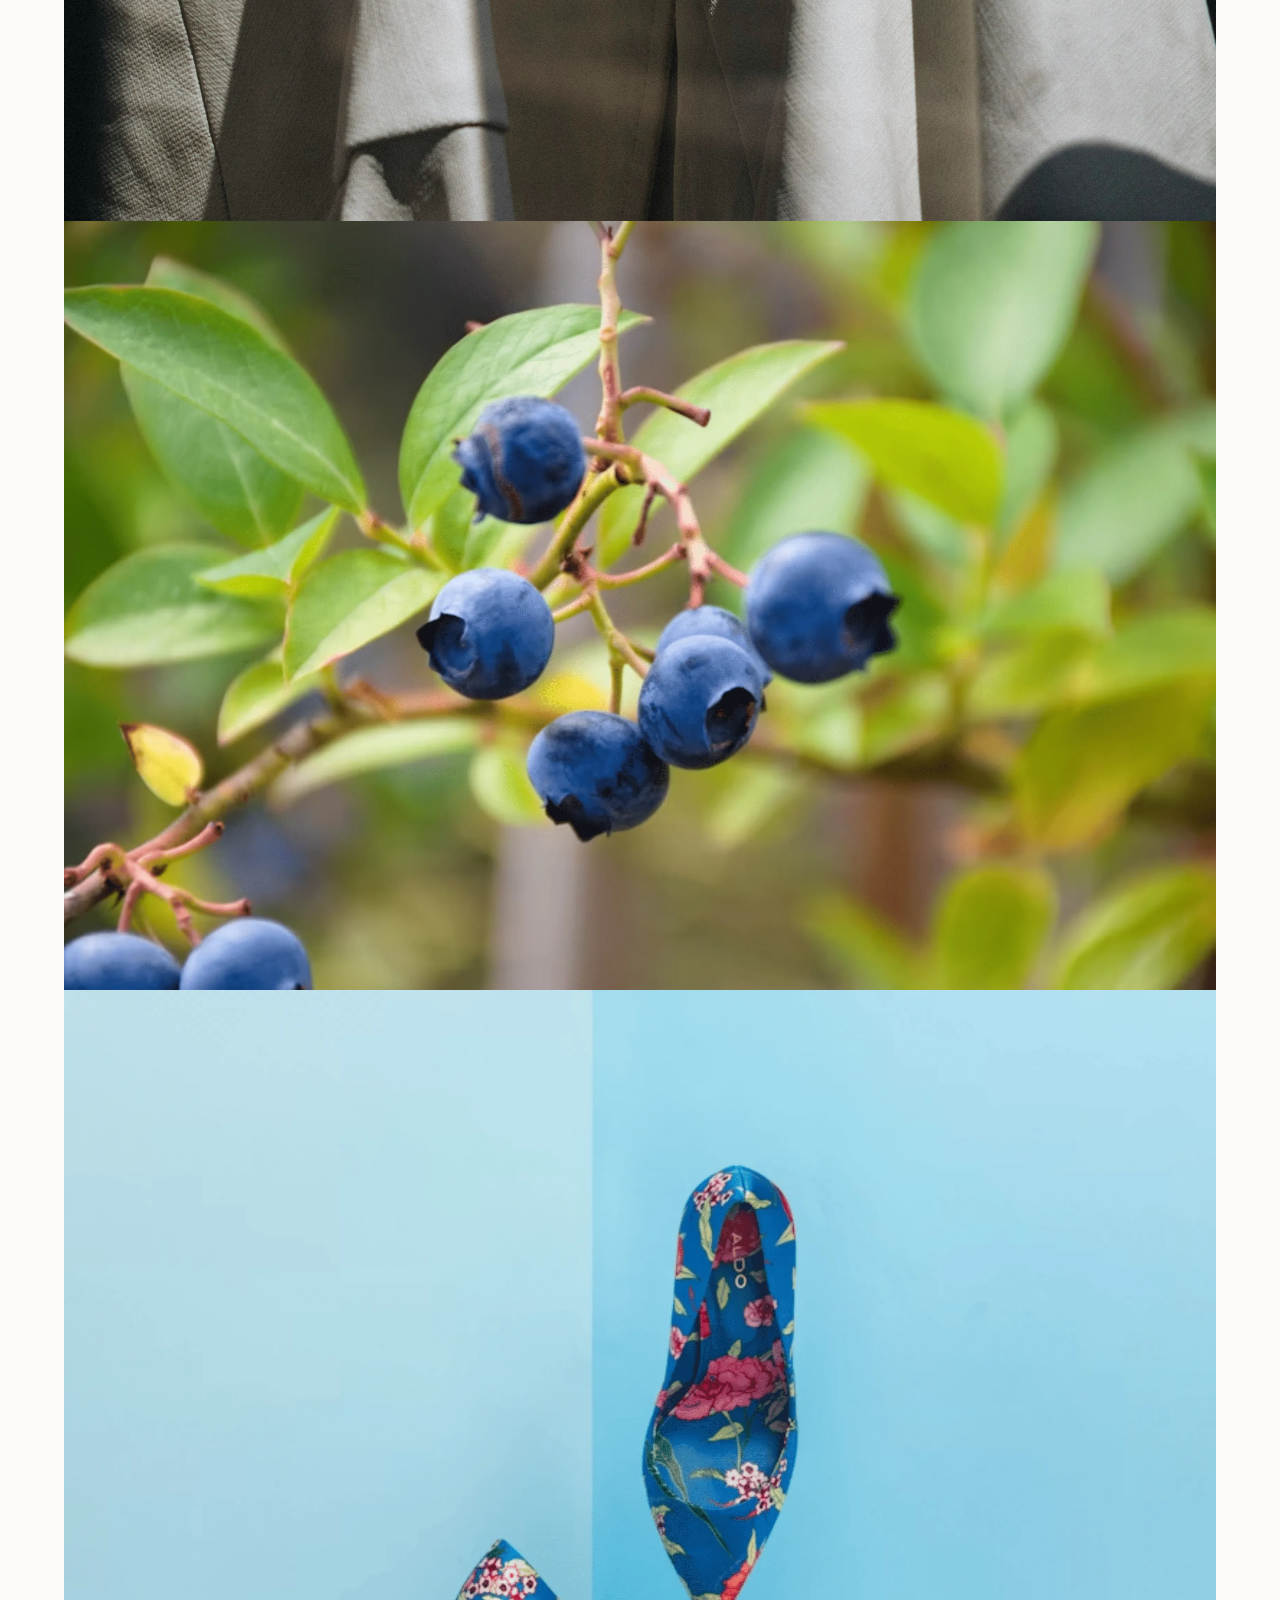
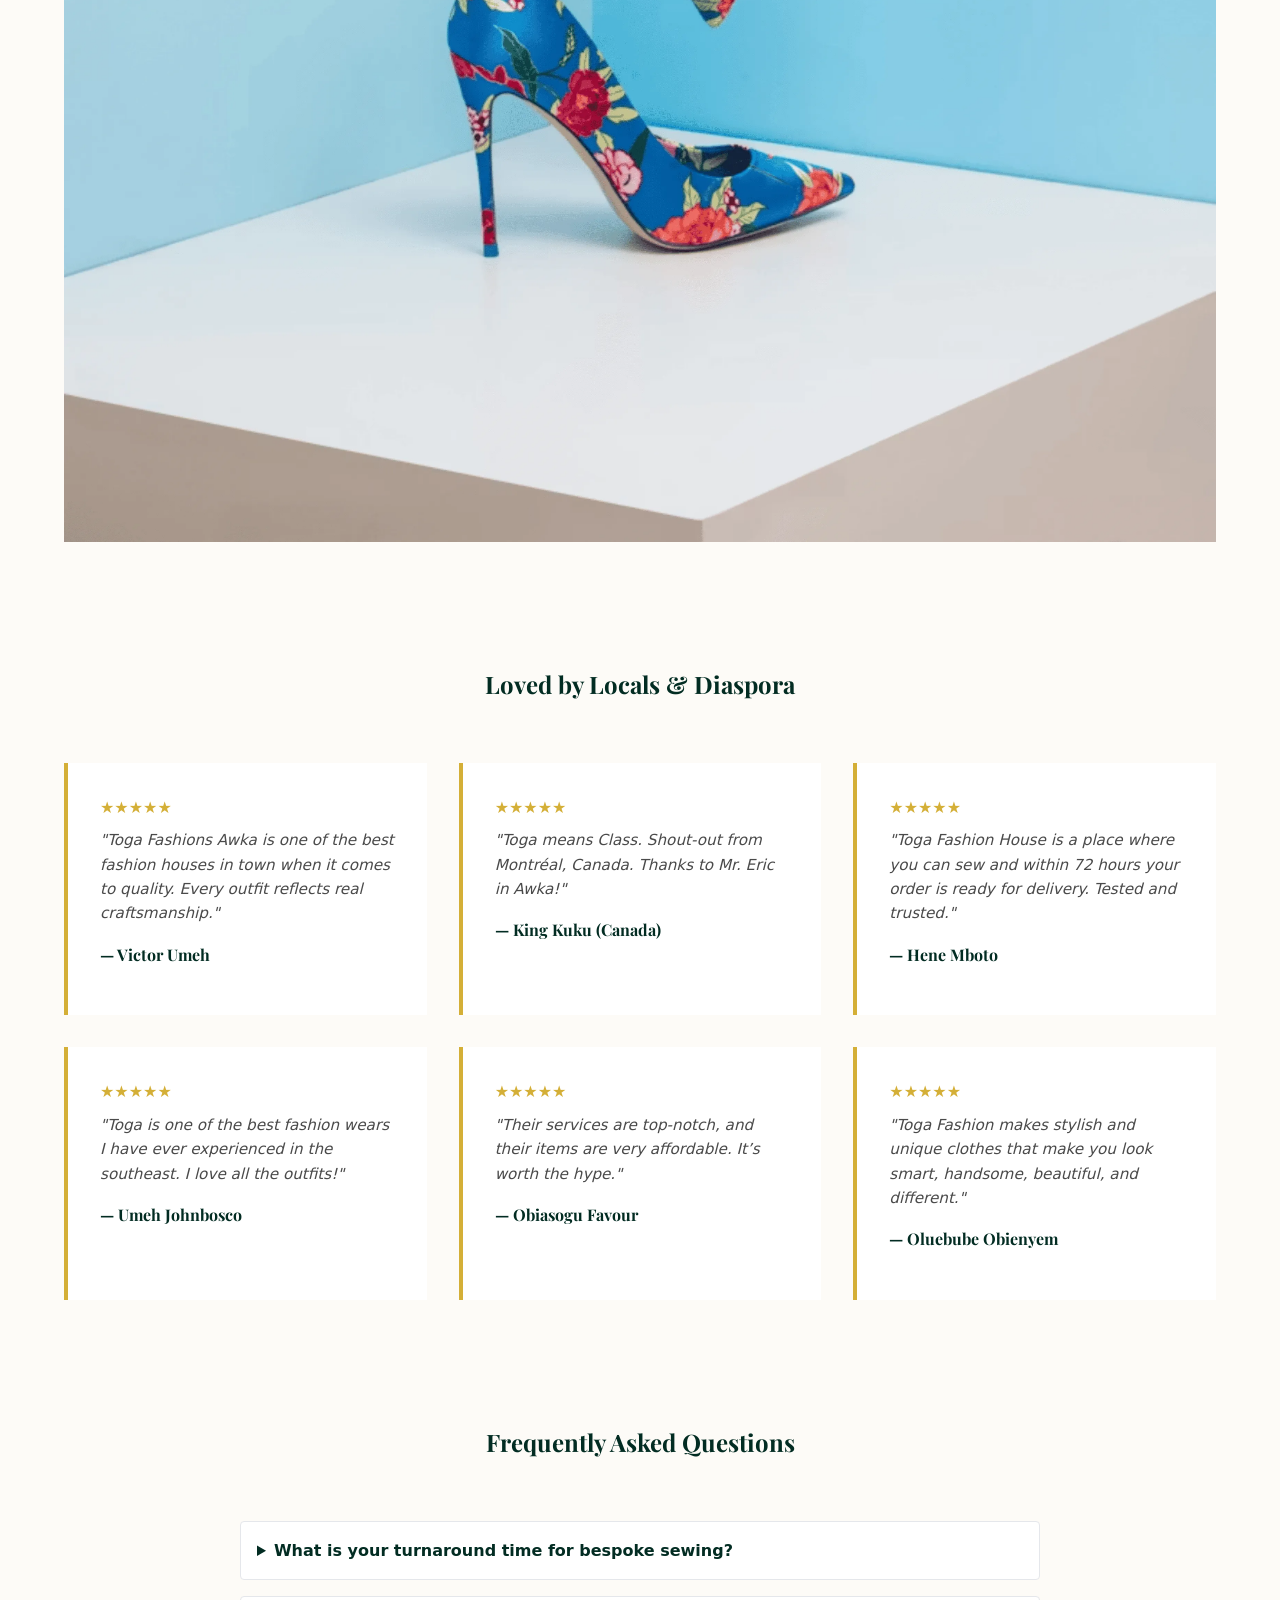
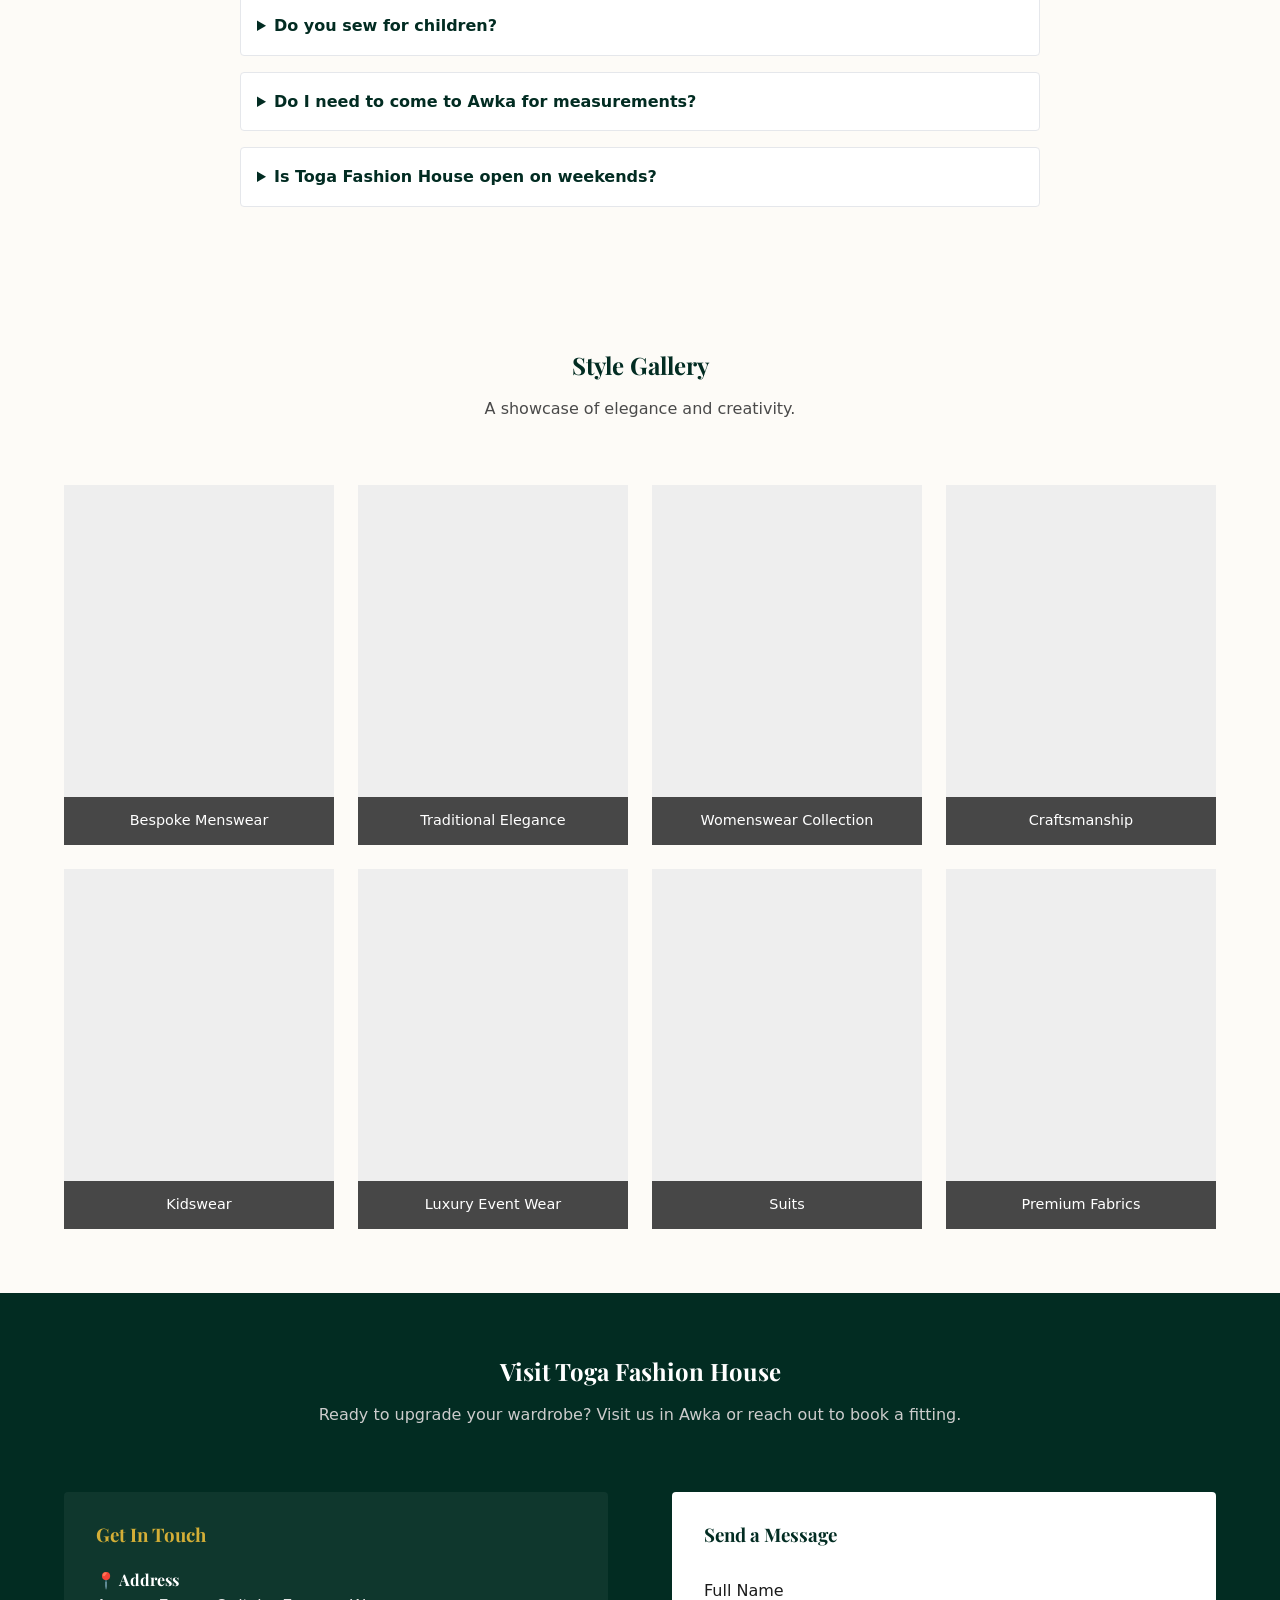
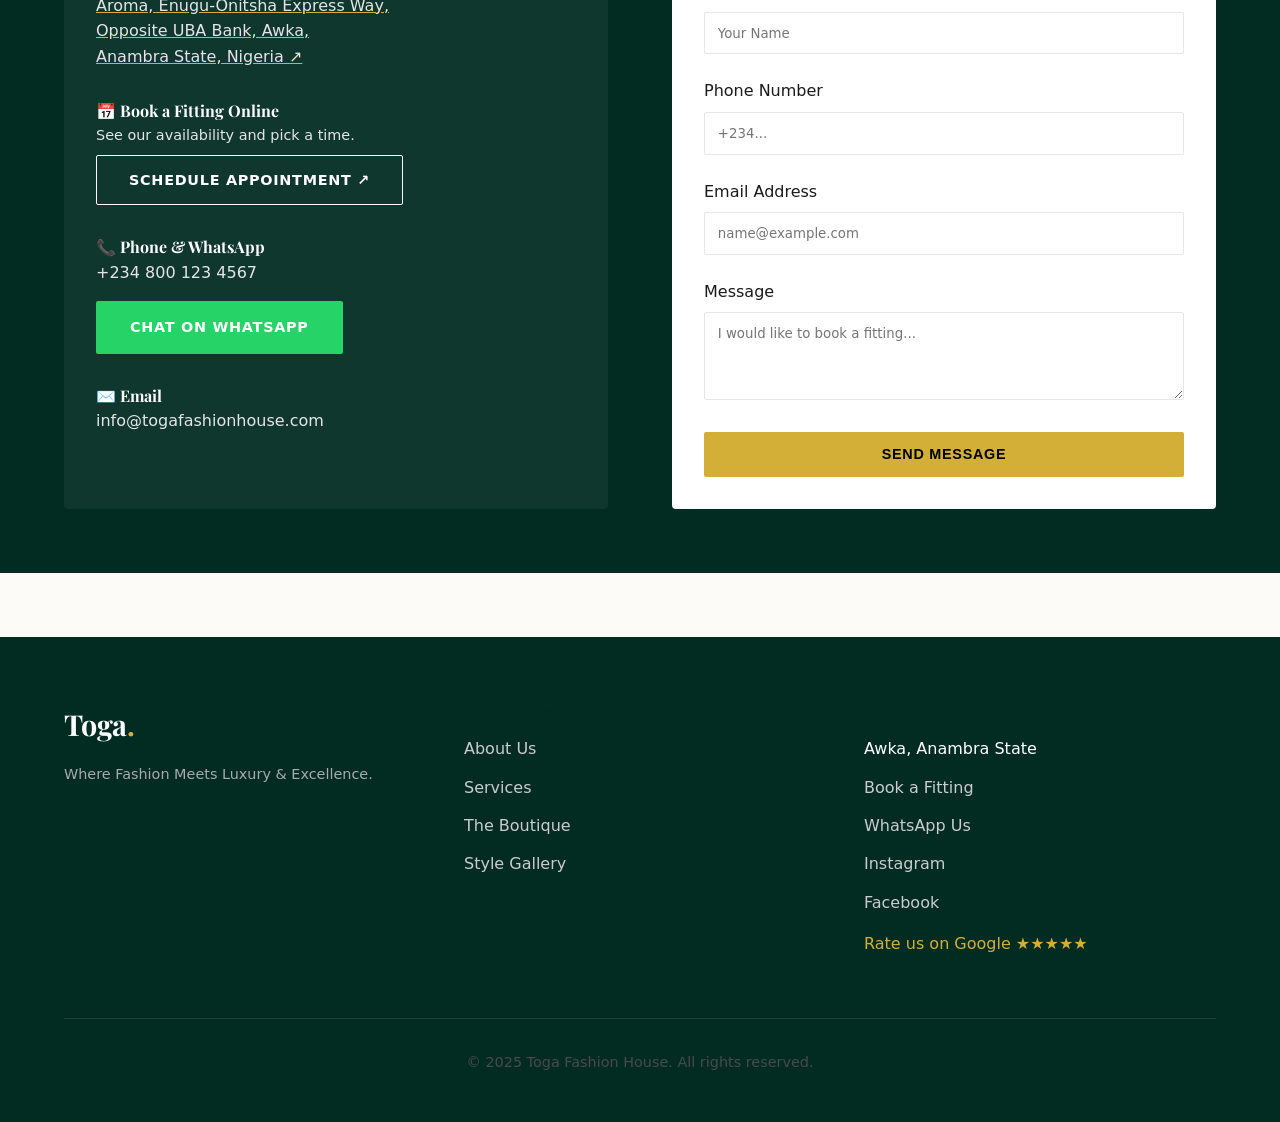
==== commit 51f1011a: "updated files" ====
--- a/index.html
+++ b/index.html
@@ -2,13 +2,13 @@
 <html lang="en">
 <head>
     <!-- Google Analytics (Placeholder) -->
-    <script async src="https://www.googletagmanager.com/gtag/js?id=G-84QRVYH3ND"></script>
+    <script async src="https://www.googletagmanager.com/gtag/js?id=G-XXXXXXXXXX"></script>
     <script>
       window.dataLayer = window.dataLayer || [];
       function gtag(){dataLayer.push(arguments);}
       gtag('js', new Date());
 
-      gtag('config', 'G-84QRVYH3ND');
+      gtag('config', 'G-XXXXXXXXXX');
     </script>
 
     <meta charset="UTF-8">
@@ -49,7 +49,7 @@
         "addressCountry": "NG"
       },
       "url": "https://togafashionhouse.com",
-      "telephone": "+2348073925399",
+      "telephone": "+2348001234567",
       "priceRange": "₦₦",
       "openingHoursSpecification": [
         {
@@ -68,7 +68,7 @@
       ],
       "sameAs": [
         "https://instagram.com/togafashionhouse", 
-        "https://wa.me/2348073925399"
+        "https://wa.me/2348001234567"
       ]
     }
     </script>
@@ -211,72 +211,72 @@
                 <!-- Product 1 -->
                 <div class="product-card">
                     <div class="product-image">
-                        <img src="./Images/men.jpg" alt="Men's Senator Suit" loading="lazy">
+                        <img src="./Images/men.webp" alt="Men's Senator Suit" loading="lazy">
                     </div>
                     <div class="product-info">
                         <h3>Men's Senator Suit</h3>
                         <p>Classic tailored fit with premium fabric. Perfect for business or events.</p>
-                        <a href="https://wa.me/2348073925399?text=Hello, I am interested in the Men's Senator Suit." target="_blank" rel="noopener" class="btn btn-outline">Order on WhatsApp</a>
+                        <a href="https://wa.me/2348001234567?text=Hello, I am interested in the Men's Senator Suit." target="_blank" rel="noopener" class="btn btn-outline">Order on WhatsApp</a>
                     </div>
                 </div>
 
                 <!-- Product 2 -->
                 <div class="product-card">
                     <div class="product-image">
-                        <img src="./Images/lady.png" alt="Ladies' Bespoke Gown" loading="lazy">
+                        <img src="./Images/lady.webp" alt="Ladies' Bespoke Gown" loading="lazy">
                     </div>
                     <div class="product-info">
                         <h3>Ladies' Bespoke Gown</h3>
                         <p>Elegance redefined. Custom-made for weddings and red carpet events.</p>
-                        <a href="https://wa.me/2348073925399?text=Hello, I am interested in the Ladies' Bespoke Gown." target="_blank" rel="noopener" class="btn btn-outline">Order on WhatsApp</a>
+                        <a href="https://wa.me/2348001234567?text=Hello, I am interested in the Ladies' Bespoke Gown." target="_blank" rel="noopener" class="btn btn-outline">Order on WhatsApp</a>
                     </div>
                 </div>
 
                 <!-- Product 3 -->
                 <div class="product-card">
                     <div class="product-image">
-                        <img src="./Images/premium.png" alt="Premium Agbada" loading="lazy">
+                        <img src="./Images/premium.webp" alt="Premium Agbada" loading="lazy">
                     </div>
                     <div class="product-info">
                         <h3>Premium Agbada</h3>
                         <p>Traditional luxury. Rich embroidery and authentic detailing.</p>
-                        <a href="https://wa.me/2348073925399?text=Hello, I am interested in the Premium Agbada." target="_blank" rel="noopener" class="btn btn-outline">Order on WhatsApp</a>
+                        <a href="https://wa.me/2348001234567?text=Hello, I am interested in the Premium Agbada." target="_blank" rel="noopener" class="btn btn-outline">Order on WhatsApp</a>
                     </div>
                 </div>
 
                 <!-- Product 4 -->
                 <div class="product-card">
                     <div class="product-image">
-                        <img src="./Images/casual.jpg" alt="Casual Two-Piece" loading="lazy">
+                        <img src="./Images/casual.webp" alt="Casual Two-Piece" loading="lazy">
                     </div>
                     <div class="product-info">
                         <h3>Casual Two-Piece</h3>
                         <p>Versatile and stylish. Great for smart-casual outings.</p>
-                        <a href="https://wa.me/2348073925399?text=Hello, I am interested in the Casual Two-Piece." target="_blank" rel="noopener" class="btn btn-outline">Order on WhatsApp</a>
+                        <a href="https://wa.me/2348001234567?text=Hello, I am interested in the Casual Two-Piece." target="_blank" rel="noopener" class="btn btn-outline">Order on WhatsApp</a>
                     </div>
                 </div>
 
                 <!-- Product 5 -->
                 <div class="product-card">
                     <div class="product-image">
-                        <img src="./Images/kid collection.png" alt="Kids' Collection" loading="lazy">
+                        <img src="./Images/kid collection.webp" alt="Kids' Collection" loading="lazy">
                     </div>
                     <div class="product-info">
                         <h3>Kids' Collection</h3>
                         <p>Comfort meets style. Adorable outfits for your little ones.</p>
-                        <a href="https://wa.me/2348073925399?text=Hello, I am interested in the Kids' Collection." target="_blank" rel="noopener" class="btn btn-outline">Order on WhatsApp</a>
+                        <a href="https://wa.me/2348001234567?text=Hello, I am interested in the Kids' Collection." target="_blank" rel="noopener" class="btn btn-outline">Order on WhatsApp</a>
                     </div>
                 </div>
 
                 <!-- Product 6 -->
                 <div class="product-card">
                     <div class="product-image">
-                        <img src="./Images/premium.png" alt="Perfumes & Accessories" loading="lazy">
+                        <img src="./Images/premium.webp" alt="Perfumes & Accessories" loading="lazy">
                     </div>
                     <div class="product-info">
                         <h3>Perfumes & Accessories</h3>
                         <p>Complete your look with our exclusive scents and accessories.</p>
-                        <a href="https://wa.me/2348073925399?text=Hello, I am interested in Perfumes & Accessories." target="_blank" rel="noopener" class="btn btn-outline">Order on WhatsApp</a>
+                        <a href="https://wa.me/2348001234567?text=Hello, I am interested in Perfumes & Accessories." target="_blank" rel="noopener" class="btn btn-outline">Order on WhatsApp</a>
                     </div>
                 </div>
 
@@ -306,10 +306,10 @@
 
                 <!-- Image Grid -->
                 <div class="boutique-images">
-                    <img src="./Images/boutique.png" alt="Boutique Interior" loading="lazy">
-                    <img src="./Images/cloth rack.jpg" alt="Clothing Racks" loading="lazy">
-                    <img src="./Images/grape.png" alt="Bar Setting" loading="lazy">
-                    <img src="./Images/shoe (1).png" alt="Footwear" loading="lazy">
+                    <img src="./Images/boutique.webp" alt="Boutique Interior" loading="lazy">
+                    <img src="./Images/cloth rack.webp" alt="Clothing Racks" loading="lazy">
+                    <img src="./Images/grape.webp" alt="Bar Setting" loading="lazy">
+                    <img src="./Images/shoe (1).webp" alt="Footwear" loading="lazy">
                 </div>
 
             </div>
@@ -396,27 +396,27 @@
             </div>
             <div class="gallery-grid">
                 <div class="gallery-item">
-                    <img src="./Images/Menswear.png" alt="Bespoke Menswear" loading="lazy">
+                    <img src="./Images/Menswear.webp" alt="Bespoke Menswear" loading="lazy">
                     <div class="gallery-caption">Bespoke Menswear</div>
                 </div>
                 <div class="gallery-item">
-                    <img src="./Images/elegance.jpg" alt="Traditional Elegance" loading="lazy">
+                    <img src="./Images/elegance.webp" alt="Traditional Elegance" loading="lazy">
                     <div class="gallery-caption">Traditional Elegance</div>
                 </div>
                 <div class="gallery-item">
-                    <img src="./Images/women.png" alt="Womenswear Collection" loading="lazy">
+                    <img src="./Images/women.webp" alt="Womenswear Collection" loading="lazy">
                     <div class="gallery-caption">Womenswear Collection</div>
                 </div>
                 <div class="gallery-item">
-                    <img src="./Images/Craftsmanship.png" alt="Fashion Detail" loading="lazy">
+                    <img src="./Images/Craftsmanship.webp" alt="Fashion Detail" loading="lazy">
                     <div class="gallery-caption">Craftsmanship</div>
                 </div>
                 <div class="gallery-item">
-                    <img src="./Images/kids cloth.jpg" alt="Kidswear" loading="lazy">
+                    <img src="./Images/kids cloth.webp" alt="Kidswear" loading="lazy">
                     <div class="gallery-caption">Kidswear</div>
                 </div>
                 <div class="gallery-item">
-                    <img src="./Images/Event Wear.png" alt="Luxury Event Wear" loading="lazy">
+                    <img src="./Images/Event Wear.webp" alt="Luxury Event Wear" loading="lazy">
                     <div class="gallery-caption">Luxury Event Wear</div>
                 </div>
                 <div class="gallery-item">
@@ -468,10 +468,10 @@
 
                     <div class="info-item mb-2">
                         <h4 style="color: white; margin-bottom: 0.2rem; font-size: 1rem;">📞 Phone & WhatsApp</h4>
-                        <p style="color: #e5e5e5;">+234 807 392 5399</p>
+                        <p style="color: #e5e5e5;">+234 800 123 4567</p>
                         <div style="margin-top: 1rem;">
                             <!-- WHATSAPP BUTTON -->
-                            <a href="https://wa.me/2348073925399" target="_blank" rel="noopener" class="btn btn-whatsapp">
+                            <a href="https://wa.me/2348001234567" target="_blank" rel="noopener" class="btn btn-whatsapp">
                                 Chat on WhatsApp
                             </a>
                         </div>
@@ -487,7 +487,7 @@
                 <div class="contact-form" style="background: white; padding: 2rem; border-radius: 4px; color: var(--color-dark);">
                     <h3 class="mb-2">Send a Message</h3>
                     <!-- Formspree Placeholder: Replace 'https://formspree.io/f/YOUR_ID' -->
-                    <form action="https://formspree.io/f/xeeolvoy" method="post">
+                    <form action="#" method="post">
                         <div class="form-group">
                             <label for="name">Full Name</label>
                             <input type="text" id="name" name="name" class="form-control" placeholder="Your Name" required>
@@ -533,7 +533,7 @@
                     <ul class="footer-links">
                         <li>Awka, Anambra State</li>
                         <li><a href="#contact">Book a Fitting</a></li>
-                        <li><a href="https://wa.me/2348073925399" target="_blank" rel="noopener">WhatsApp Us</a></li>
+                        <li><a href="https://wa.me/2348001234567" target="_blank" rel="noopener">WhatsApp Us</a></li>
                         <li><a href="https://instagram.com" target="_blank" rel="noopener">Instagram</a></li>
                         <li><a href="https://facebook.com" target="_blank" rel="noopener">Facebook</a></li>
                         <!-- 5. RATE US LINK -->
@@ -548,7 +548,7 @@
     </footer>
 
     <!-- Floating WhatsApp Button -->
-    <a href="https://wa.me/2348073925399" class="whatsapp-float" target="_blank" rel="noopener">
+    <a href="https://wa.me/2348001234567" class="whatsapp-float" target="_blank" rel="noopener">
         <!-- SVG Icon for WhatsApp -->
         <svg xmlns="http://www.w3.org/2000/svg" viewBox="0 0 448 512"><!--! Font Awesome Pro 6.4.0 by @fontawesome - https://fontawesome.com License - https://fontawesome.com/license (Commercial License) Copyright 2023 Fonticons, Inc. --><path d="M380.9 97.1C339 55.1 283.2 32 223.9 32c-122.4 0-222 99.6-222 222 0 39.1 10.2 77.3 29.6 111L0 480l117.7-30.9c32.4 17.7 68.9 27 106.1 27h.1c122.3 0 224.1-99.6 224.1-222 0-59.3-25.2-115-67.1-157zm-157 341.6c-33.2 0-65.7-8.9-94-25.7l-6.7-4-69.8 18.3L72 359.2l-4.4-7c-18.5-29.4-28.2-63.3-28.2-98.2 0-101.7 82.8-184.5 184.6-184.5 49.3 0 95.6 19.2 130.4 54.1 34.8 34.9 56.2 81.2 56.1 130.5 0 101.8-84.9 184.6-186.6 184.6zm101.2-138.2c-5.5-2.8-32.8-16.2-37.9-18-5.1-1.9-8.8-2.8-12.5 2.8-3.7 5.6-14.3 18-17.6 21.8-3.2 3.7-6.5 4.2-12 1.4-32.6-16.3-54-29.1-75.5-66-5.7-9.8 5.7-9.1 16.3-30.3 1.8-3.7 .9-6.9-.5-9.7-1.4-2.8-12.5-30.1-17.1-41.2-4.5-10.8-9.1-9.3-12.5-9.5-3.2-.2-6.9-.2-10.6-.2-3.7 0-9.7 1.4-14.8 6.9-5.1 5.6-19.4 19-19.4 46.3 0 27.3 19.9 53.7 22.6 57.4 2.8 3.7 39.1 59.7 94.8 83.8 35.2 15.2 49 16.5 66.6 13.9 10.7-1.6 32.8-13.4 37.4-26.4 4.6-13 4.6-24.1 3.2-26.4-1.3-2.5-5-3.9-10.5-6.6z"/></svg>
     </a>
--- a/styles.css
+++ b/styles.css
@@ -286,7 +286,7 @@
   /* Fallback color */
   background-color: var(--color-primary);
   /* Gradient overlay + Image placeholder */
-  background: linear-gradient(rgba(0,0,0,0.6), rgba(0,0,0,0.6)), url('./Images/hero\ b.png');
+  background: linear-gradient(rgba(0,0,0,0.6), rgba(0,0,0,0.6)), url('./Images/hero\ b.webp');
   background-size: cover;
   background-position: center;
   color: white;
